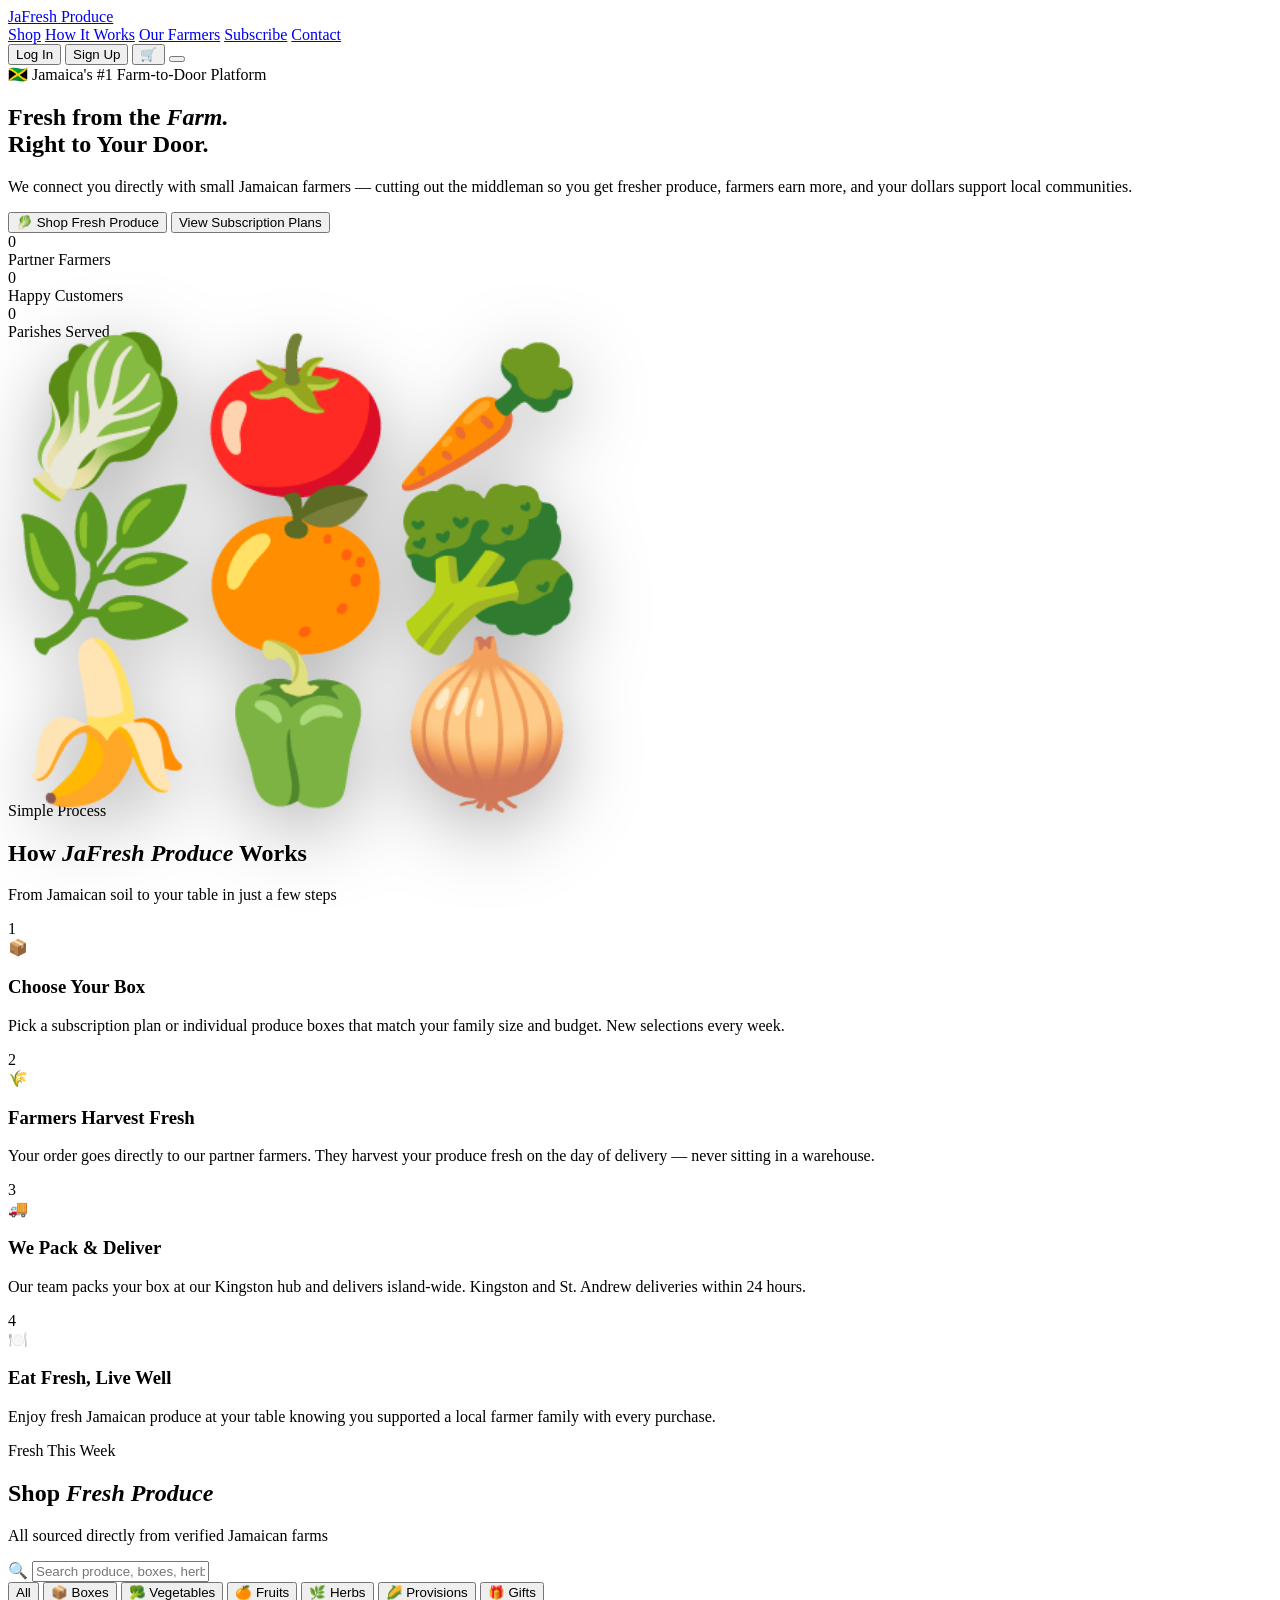
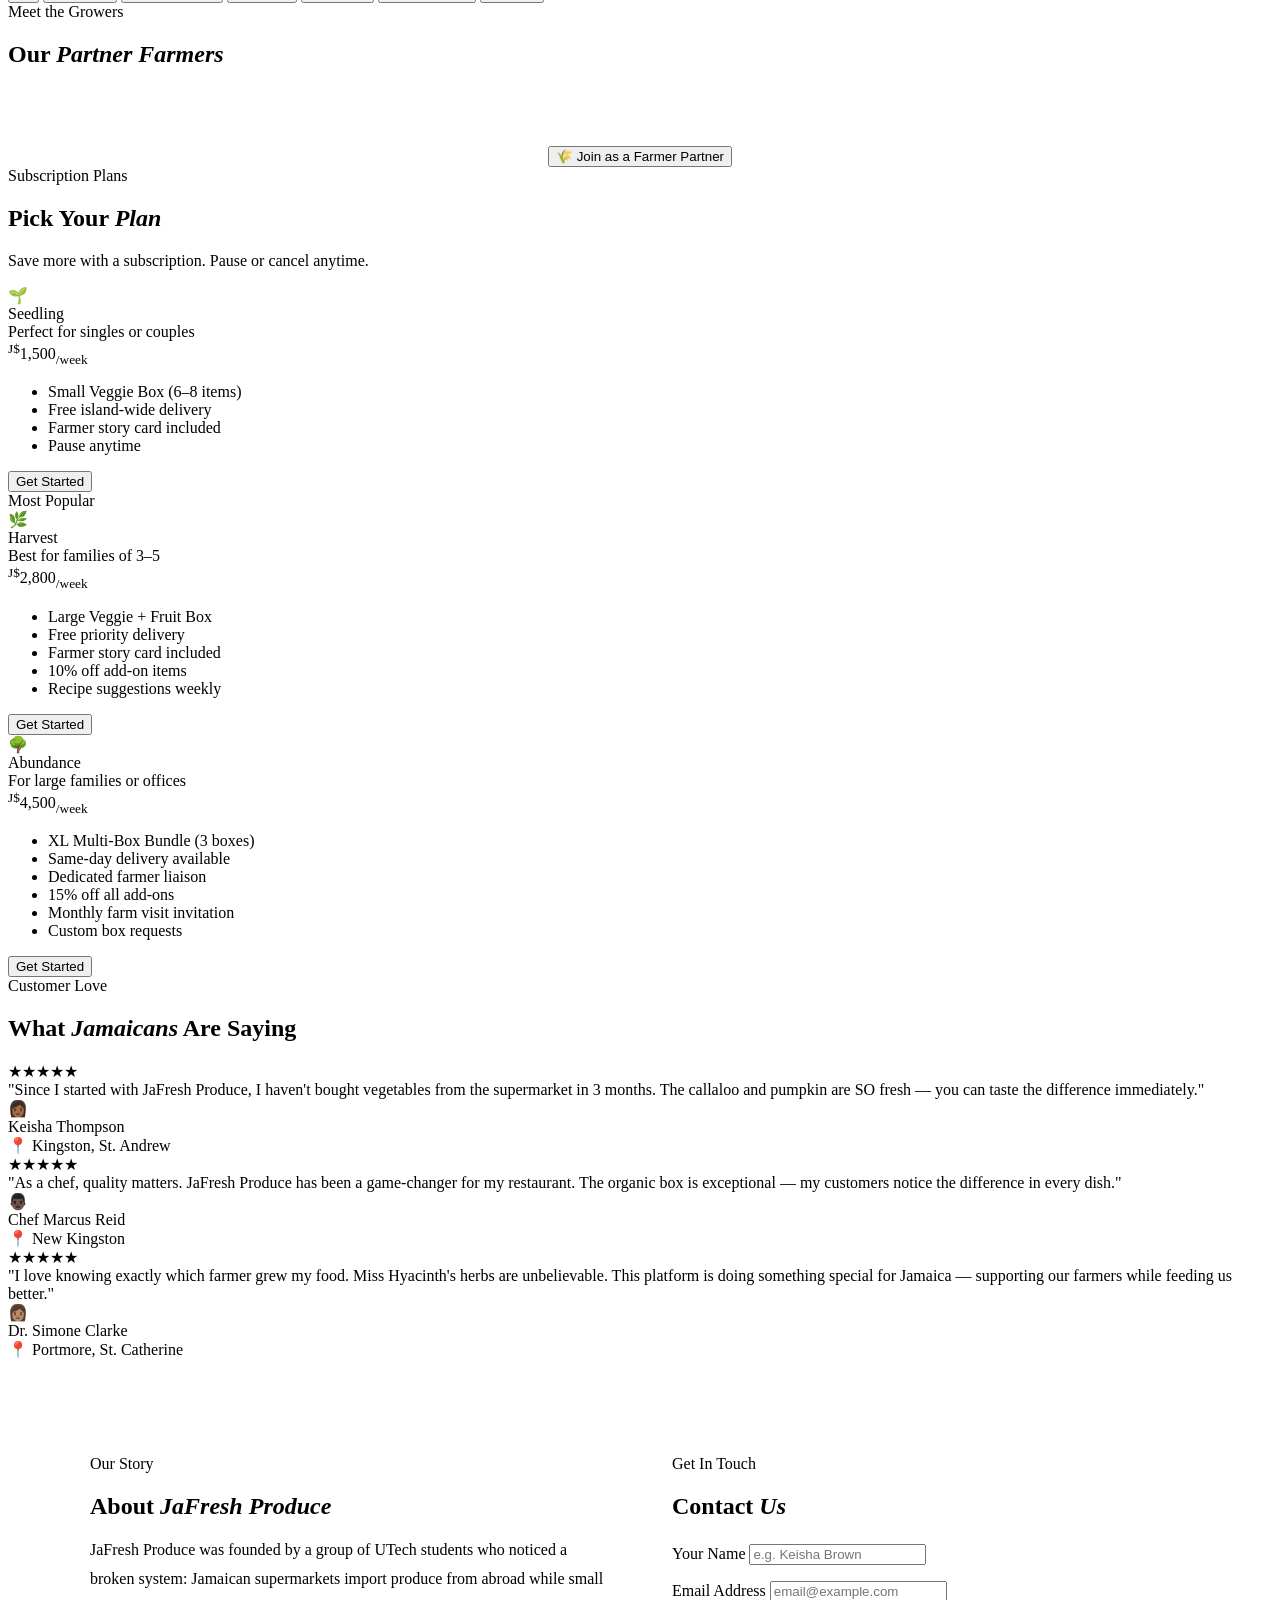
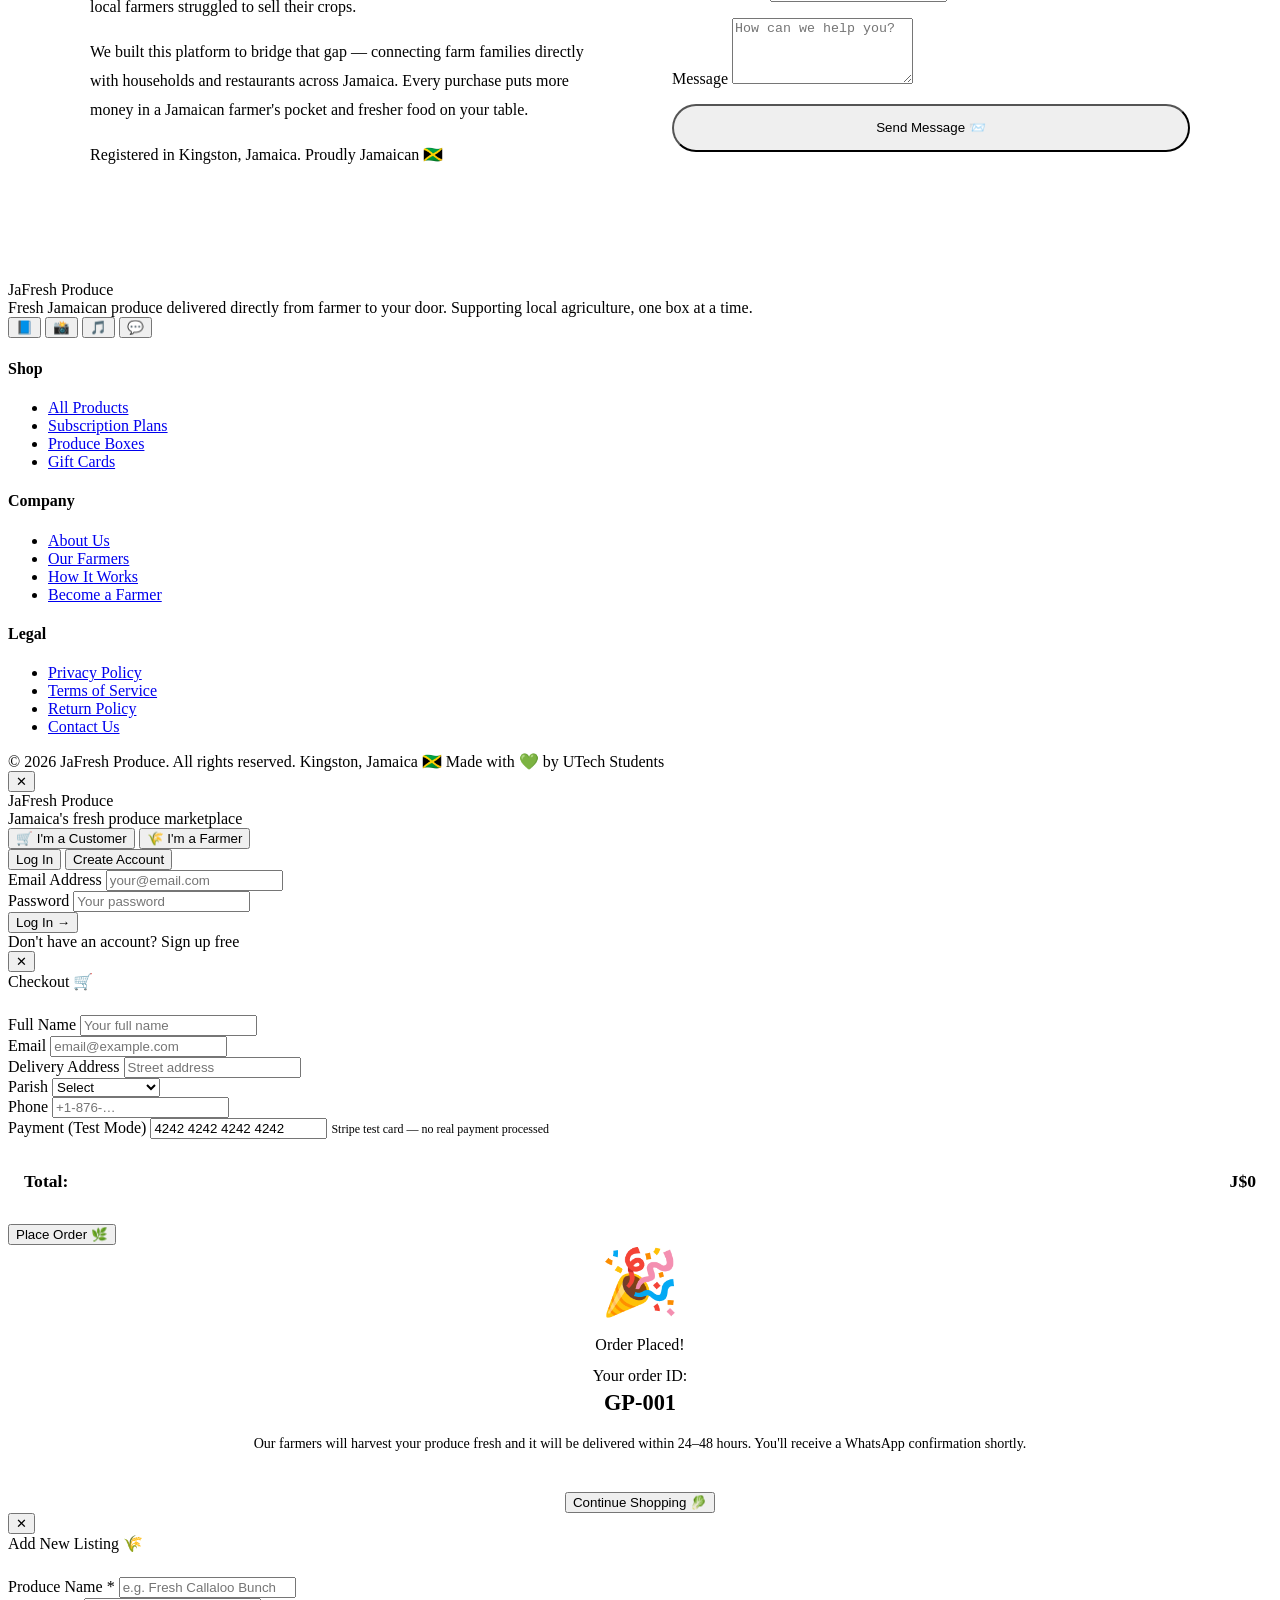
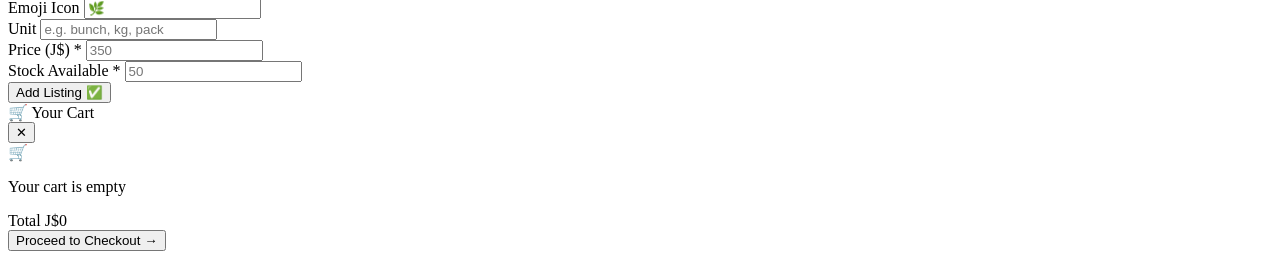
==== index.html @ 32be2655 "Add files via upload" ====
<!DOCTYPE html>
<html lang="en">
<head>
  <meta charset="UTF-8" />
  <meta name="viewport" content="width=device-width, initial-scale=1.0" />
  <title>JaFresh Produce — Fresh from the Farm. Right to Your Door.</title>
  <meta name="description" content="JaFresh Produce connects you directly to Jamaican farmers. Subscribe to fresh weekly produce boxes delivered to your door. Supporting local agriculture, one box at a time." />
  <meta name="keywords" content="Jamaica fresh produce, farm to door Jamaica, organic vegetables Jamaica, Jamaican farmers market, weekly produce box" />
  <!-- Open Graph -->
  <meta property="og:title" content="JaFresh Produce" />
  <meta property="og:description" content="Fresh from the Farm. Right to Your Door." />
  <meta property="og:type" content="website" />
  <!-- Favicon -->
  <link rel="icon" href="data:image/svg+xml,<svg xmlns=%22http://www.w3.org/2000/svg%22 viewBox=%220 0 100 100%22><text y=%22.9em%22 font-size=%2290%22>🌿</text></svg>" />
  <link rel="stylesheet" href="css/styles.css" />
  <!-- Google Analytics placeholder -->
  <script>window.dataLayer = window.dataLayer || [];</script>
</head>
<body>

<!-- ══ MAIN SITE ══════════════════════════════════ -->
<div id="main-site" class="main-site">

  <!-- NAVBAR -->
  <nav class="navbar">
    <a href="#" class="navbar-logo" onclick="App.hideDashboard()">JaFresh <span>Produce</span></a>
    <div class="navbar-links">
      <a href="#products">Shop</a>
      <a href="#how-it-works">How It Works</a>
      <a href="#farmers">Our Farmers</a>
      <a href="#subscriptions">Subscribe</a>
      <a href="#contact">Contact</a>
    </div>
    <div class="navbar-actions">
      <button class="btn-nav-outline" id="btn-login">Log In</button>
      <button class="btn-nav-solid" id="btn-register">Sign Up</button>
      <button class="btn-nav-outline" id="btn-dashboard" style="display:none">Dashboard</button>
      <button class="cart-icon" id="cart-btn" aria-label="Shopping Cart">
        🛒 <span class="cart-count" id="cart-count" style="display:none">0</span>
      </button>
      <button class="hamburger" id="hamburger" onclick="document.querySelector('.navbar-links').style.display = document.querySelector('.navbar-links').style.display === 'flex' ? 'none' : 'flex'">
        <span></span><span></span><span></span>
      </button>
    </div>
  </nav>

  <!-- HERO -->
  <section class="hero">
    <div class="hero-content">
      <div class="hero-badge">🇯🇲 Jamaica's #1 Farm-to-Door Platform</div>
      <h1>Fresh from the <em>Farm.</em><br>Right to Your Door.</h1>
      <p>We connect you directly with small Jamaican farmers — cutting out the middleman so you get fresher produce, farmers earn more, and your dollars support local communities.</p>
      <div class="hero-btns">
        <button class="btn-primary" onclick="document.getElementById('products').scrollIntoView({behavior:'smooth'})">
          🥬 Shop Fresh Produce
        </button>
        <button class="btn-secondary" onclick="document.getElementById('subscriptions').scrollIntoView({behavior:'smooth'})">
          View Subscription Plans
        </button>
      </div>
      <div class="hero-stats">
        <div class="stat-item">
          <div class="stat-num" id="stat-farmers">0</div>
          <div class="stat-label">Partner Farmers</div>
        </div>
        <div class="stat-item">
          <div class="stat-num" id="stat-customers">0</div>
          <div class="stat-label">Happy Customers</div>
        </div>
        <div class="stat-item">
          <div class="stat-num" id="stat-parishes">0</div>
          <div class="stat-label">Parishes Served</div>
        </div>
      </div>
    </div>
    <!-- decorative produce illustration -->
    <div class="hero-image" aria-hidden="true" style="font-size:clamp(6rem,12vw,10rem);filter:drop-shadow(0 20px 40px rgba(0,0,0,0.3));line-height:1">
      🥬🍅🥕<br>🌿🍊🥦<br>🍌🫑🧅
    </div>
  </section>

  <!-- HOW IT WORKS -->
  <section class="how-it-works" id="how-it-works">
    <div class="section-header">
      <div class="section-label">Simple Process</div>
      <h2 class="section-title">How <em>JaFresh Produce</em> Works</h2>
      <p class="section-sub">From Jamaican soil to your table in just a few steps</p>
    </div>
    <div class="steps-grid">
      <div class="step-card">
        <div class="step-num">1</div>
        <div class="step-icon">📦</div>
        <h3>Choose Your Box</h3>
        <p>Pick a subscription plan or individual produce boxes that match your family size and budget. New selections every week.</p>
      </div>
      <div class="step-card">
        <div class="step-num">2</div>
        <div class="step-icon">🌾</div>
        <h3>Farmers Harvest Fresh</h3>
        <p>Your order goes directly to our partner farmers. They harvest your produce fresh on the day of delivery — never sitting in a warehouse.</p>
      </div>
      <div class="step-card">
        <div class="step-num">3</div>
        <div class="step-icon">🚚</div>
        <h3>We Pack & Deliver</h3>
        <p>Our team packs your box at our Kingston hub and delivers island-wide. Kingston and St. Andrew deliveries within 24 hours.</p>
      </div>
      <div class="step-card">
        <div class="step-num">4</div>
        <div class="step-icon">🍽️</div>
        <h3>Eat Fresh, Live Well</h3>
        <p>Enjoy fresh Jamaican produce at your table knowing you supported a local farmer family with every purchase.</p>
      </div>
    </div>
  </section>

  <!-- SEARCH & PRODUCTS -->
  <section class="products-section" id="products">
    <div class="section-header">
      <div class="section-label">Fresh This Week</div>
      <h2 class="section-title">Shop <em>Fresh Produce</em></h2>
      <p class="section-sub">All sourced directly from verified Jamaican farms</p>
    </div>
    <div class="search-bar-wrap">
      <span class="search-icon">🔍</span>
      <input type="text" class="search-bar" id="search-input" placeholder="Search produce, boxes, herbs…" />
    </div>
    <div class="filter-tabs">
      <button class="filter-tab active" onclick="App.filterProducts('all', this)">All</button>
      <button class="filter-tab" onclick="App.filterProducts('boxes', this)">📦 Boxes</button>
      <button class="filter-tab" onclick="App.filterProducts('vegetables', this)">🥦 Vegetables</button>
      <button class="filter-tab" onclick="App.filterProducts('fruits', this)">🍊 Fruits</button>
      <button class="filter-tab" onclick="App.filterProducts('herbs', this)">🌿 Herbs</button>
      <button class="filter-tab" onclick="App.filterProducts('provisions', this)">🌽 Provisions</button>
      <button class="filter-tab" onclick="App.filterProducts('gifts', this)">🎁 Gifts</button>
    </div>
    <div class="products-grid" id="products-grid"></div>
  </section>

  <!-- OUR FARMERS -->
  <section class="farmers-section" id="farmers">
    <div class="section-header">
      <div class="section-label" style="color:var(--gold-light)">Meet the Growers</div>
      <h2 class="section-title">Our <em>Partner Farmers</em></h2>
      <p class="section-sub" style="color:rgba(255,255,255,0.6)">Real Jamaican farmers growing real food with love and care</p>
    </div>
    <div class="farmers-grid" id="farmers-grid"></div>
    <div style="text-align:center;margin-top:2.5rem">
      <button class="btn-secondary" onclick="App.openModal('register');App.switchRole('farmer')">
        🌾 Join as a Farmer Partner
      </button>
    </div>
  </section>

  <!-- SUBSCRIPTION PLANS -->
  <section class="subscription-section" id="subscriptions">
    <div class="section-header">
      <div class="section-label">Subscription Plans</div>
      <h2 class="section-title">Pick Your <em>Plan</em></h2>
      <p class="section-sub">Save more with a subscription. Pause or cancel anytime.</p>
    </div>
    <div class="plans-grid">
      <div class="plan-card">
        <div class="plan-icon">🌱</div>
        <div class="plan-name">Seedling</div>
        <div class="plan-desc">Perfect for singles or couples</div>
        <div class="plan-price"><sup>J$</sup>1,500<sub>/week</sub></div>
        <ul class="plan-features">
          <li>Small Veggie Box (6–8 items)</li>
          <li>Free island-wide delivery</li>
          <li>Farmer story card included</li>
          <li>Pause anytime</li>
        </ul>
        <button class="btn-plan" onclick="App.subscribePlan('Seedling Plan')">Get Started</button>
      </div>
      <div class="plan-card popular">
        <div class="plan-badge">Most Popular</div>
        <div class="plan-icon">🌿</div>
        <div class="plan-name">Harvest</div>
        <div class="plan-desc">Best for families of 3–5</div>
        <div class="plan-price"><sup>J$</sup>2,800<sub>/week</sub></div>
        <ul class="plan-features">
          <li>Large Veggie + Fruit Box</li>
          <li>Free priority delivery</li>
          <li>Farmer story card included</li>
          <li>10% off add-on items</li>
          <li>Recipe suggestions weekly</li>
        </ul>
        <button class="btn-plan" onclick="App.subscribePlan('Harvest Plan')">Get Started</button>
      </div>
      <div class="plan-card">
        <div class="plan-icon">🌳</div>
        <div class="plan-name">Abundance</div>
        <div class="plan-desc">For large families or offices</div>
        <div class="plan-price"><sup>J$</sup>4,500<sub>/week</sub></div>
        <ul class="plan-features">
          <li>XL Multi-Box Bundle (3 boxes)</li>
          <li>Same-day delivery available</li>
          <li>Dedicated farmer liaison</li>
          <li>15% off all add-ons</li>
          <li>Monthly farm visit invitation</li>
          <li>Custom box requests</li>
        </ul>
        <button class="btn-plan" onclick="App.subscribePlan('Abundance Plan')">Get Started</button>
      </div>
    </div>
  </section>

  <!-- TESTIMONIALS -->
  <section class="testimonials-section" id="testimonials">
    <div class="section-header">
      <div class="section-label">Customer Love</div>
      <h2 class="section-title">What <em>Jamaicans</em> Are Saying</h2>
    </div>
    <div class="testimonials-grid">
      <div class="testimonial-card">
        <div class="testimonial-stars">★★★★★</div>
        <div class="testimonial-text">"Since I started with JaFresh Produce, I haven't bought vegetables from the supermarket in 3 months. The callaloo and pumpkin are SO fresh — you can taste the difference immediately."</div>
        <div class="testimonial-author">
          <div class="author-avatar">👩🏾</div>
          <div>
            <div class="author-name">Keisha Thompson</div>
            <div class="author-loc">📍 Kingston, St. Andrew</div>
          </div>
        </div>
      </div>
      <div class="testimonial-card">
        <div class="testimonial-stars">★★★★★</div>
        <div class="testimonial-text">"As a chef, quality matters. JaFresh Produce has been a game-changer for my restaurant. The organic box is exceptional — my customers notice the difference in every dish."</div>
        <div class="testimonial-author">
          <div class="author-avatar">👨🏿</div>
          <div>
            <div class="author-name">Chef Marcus Reid</div>
            <div class="author-loc">📍 New Kingston</div>
          </div>
        </div>
      </div>
      <div class="testimonial-card">
        <div class="testimonial-stars">★★★★★</div>
        <div class="testimonial-text">"I love knowing exactly which farmer grew my food. Miss Hyacinth's herbs are unbelievable. This platform is doing something special for Jamaica — supporting our farmers while feeding us better."</div>
        <div class="testimonial-author">
          <div class="author-avatar">👩🏽</div>
          <div>
            <div class="author-name">Dr. Simone Clarke</div>
            <div class="author-loc">📍 Portmore, St. Catherine</div>
          </div>
        </div>
      </div>
    </div>
  </section>

  <!-- ABOUT / CONTACT -->
  <section id="contact" style="padding:6rem 5%;background:white;">
    <div style="display:grid;grid-template-columns:1fr 1fr;gap:4rem;max-width:1100px;margin:0 auto;align-items:start">
      <div>
        <div class="section-label">Our Story</div>
        <h2 class="section-title" style="margin-bottom:1rem">About <em>JaFresh Produce</em></h2>
        <p style="color:var(--text-mid);line-height:1.8;margin-bottom:1rem">JaFresh Produce was founded by a group of UTech students who noticed a broken system: Jamaican supermarkets import produce from abroad while small local farmers struggled to sell their crops.</p>
        <p style="color:var(--text-mid);line-height:1.8;margin-bottom:1rem">We built this platform to bridge that gap — connecting farm families directly with households and restaurants across Jamaica. Every purchase puts more money in a Jamaican farmer's pocket and fresher food on your table.</p>
        <p style="color:var(--text-mid);line-height:1.8">Registered in Kingston, Jamaica. Proudly Jamaican 🇯🇲</p>
      </div>
      <div>
        <div class="section-label">Get In Touch</div>
        <h2 class="section-title" style="margin-bottom:1.5rem">Contact <em>Us</em></h2>
        <form onsubmit="event.preventDefault();App.showToast('✅ Message sent! We\'ll reply within 24 hours.');" style="display:flex;flex-direction:column;gap:1rem">
          <div class="form-group">
            <label class="form-label">Your Name</label>
            <input type="text" class="form-input" placeholder="e.g. Keisha Brown" required />
          </div>
          <div class="form-group">
            <label class="form-label">Email Address</label>
            <input type="email" class="form-input" placeholder="email@example.com" required />
          </div>
          <div class="form-group">
            <label class="form-label">Message</label>
            <textarea class="form-input" rows="4" placeholder="How can we help you?" required style="resize:vertical"></textarea>
          </div>
          <button type="submit" class="btn-submit" style="width:auto;padding:0.9rem 2rem;border-radius:50px">Send Message 📨</button>
        </form>
      </div>
    </div>
  </section>

  <!-- FOOTER -->
  <footer>
    <div class="footer-grid">
      <div>
        <div class="footer-logo">JaFresh <span>Produce</span></div>
        <div class="footer-desc">Fresh Jamaican produce delivered directly from farmer to your door. Supporting local agriculture, one box at a time.</div>
        <div class="footer-social">
          <button class="social-btn" onclick="App.showToast('Follow us @JaFreshJA')">📘</button>
          <button class="social-btn" onclick="App.showToast('Follow us @JaFreshJA')">📸</button>
          <button class="social-btn" onclick="App.showToast('Follow us @JaFreshJA')">🎵</button>
          <button class="social-btn" onclick="App.showToast('WhatsApp: +1-876-555-0000')">💬</button>
        </div>
      </div>
      <div class="footer-col">
        <h4>Shop</h4>
        <ul>
          <li><a href="#products">All Products</a></li>
          <li><a href="#subscriptions">Subscription Plans</a></li>
          <li><a href="#" onclick="App.filterProducts('boxes',document.querySelector('.filter-tab'));return false">Produce Boxes</a></li>
          <li><a href="#" onclick="App.showToast('Gift cards coming soon!')">Gift Cards</a></li>
        </ul>
      </div>
      <div class="footer-col">
        <h4>Company</h4>
        <ul>
          <li><a href="#contact">About Us</a></li>
          <li><a href="#farmers">Our Farmers</a></li>
          <li><a href="#how-it-works">How It Works</a></li>
          <li><a href="#" onclick="App.openModal('register');App.switchRole('farmer');return false">Become a Farmer</a></li>
        </ul>
      </div>
      <div class="footer-col">
        <h4>Legal</h4>
        <ul>
          <li><a href="pages/privacy.html">Privacy Policy</a></li>
          <li><a href="pages/terms.html">Terms of Service</a></li>
          <li><a href="pages/returns.html">Return Policy</a></li>
          <li><a href="#contact">Contact Us</a></li>
        </ul>
      </div>
    </div>
    <div class="footer-bottom">
      <span>© 2026 JaFresh Produce. All rights reserved. Kingston, Jamaica 🇯🇲</span>
      <span>Made with 💚 by UTech Students</span>
    </div>
  </footer>

</div><!-- end main-site -->

<!-- ══ CUSTOMER DASHBOARD ══════════════════════════ -->
<div id="dashboard-customer" style="display:none">
  <div class="dashboard-header">
    <div>
      <h1>🛒 My Dashboard</h1>
      <p id="cust-email">customer@email.com</p>
    </div>
    <div style="display:flex;gap:1rem;align-items:center">
      <span style="color:white;font-weight:600" id="cust-name">Customer Name</span>
      <button class="btn-logout" onclick="App.handleLogout()">Log Out</button>
      <button class="btn-logout" onclick="App.hideDashboard()" style="background:rgba(201,168,76,0.2);border-color:var(--gold);color:var(--gold)">← Back to Shop</button>
    </div>
  </div>
  <div class="dashboard-body">
    <div class="dashboard-grid">
      <div class="dash-card">
        <div class="dash-card-icon">📦</div>
        <div class="dash-card-label">Total Orders</div>
        <div class="dash-card-value" id="cust-orders-count">0</div>
      </div>
      <div class="dash-card">
        <div class="dash-card-icon">💰</div>
        <div class="dash-card-label">Total Spent</div>
        <div class="dash-card-value" id="cust-total-spent">J$0</div>
      </div>
      <div class="dash-card">
        <div class="dash-card-icon">🌿</div>
        <div class="dash-card-label">Active Subscription</div>
        <div class="dash-card-value" style="font-size:1.1rem">Harvest Plan</div>
      </div>
      <div class="dash-card">
        <div class="dash-card-icon">🚚</div>
        <div class="dash-card-label">Next Delivery</div>
        <div class="dash-card-value" style="font-size:1.1rem">This Friday</div>
      </div>
    </div>
    <div class="dash-section-title">Order History</div>
    <table class="dash-table">
      <thead>
        <tr>
          <th>Order ID</th><th>Date</th><th>Items</th><th>Total</th><th>Status</th>
        </tr>
      </thead>
      <tbody id="orders-tbody"></tbody>
    </table>
    <div style="margin-top:2rem">
      <div class="dash-section-title">My Profile</div>
      <div class="dash-card" style="max-width:500px">
        <div class="form-group"><label class="form-label">Delivery Address</label><input class="form-input" placeholder="Enter your address" /></div>
        <div class="form-group"><label class="form-label">Parish</label>
          <select class="form-input">
            <option>Kingston</option><option>St. Andrew</option><option>St. Catherine</option>
            <option>St. James</option><option>Manchester</option><option>Clarendon</option>
            <option>St. Elizabeth</option><option>Westmoreland</option><option>Hanover</option>
            <option>St. Ann</option><option>St. Mary</option><option>Portland</option>
            <option>St. Thomas</option><option>Trelawny</option>
          </select>
        </div>
        <button class="btn-submit" style="width:auto;padding:0.7rem 1.5rem;border-radius:50px;margin-top:0.5rem" onclick="App.showToast('✅ Profile updated!')">Save Changes</button>
      </div>
    </div>
  </div>
</div>

<!-- ══ FARMER DASHBOARD ════════════════════════════ -->
<div id="dashboard-farmer" style="display:none">
  <div class="dashboard-header">
    <div>
      <h1>🌾 Farmer Dashboard</h1>
      <p id="farmer-parish">St. Elizabeth</p>
    </div>
    <div style="display:flex;gap:1rem;align-items:center">
      <span style="color:white;font-weight:600" id="farmer-name">Farmer Name</span>
      <button class="btn-logout" onclick="App.handleLogout()">Log Out</button>
      <button class="btn-logout" onclick="App.hideDashboard()" style="background:rgba(201,168,76,0.2);border-color:var(--gold);color:var(--gold)">← Back to Site</button>
    </div>
  </div>
  <div class="dashboard-body">
    <div class="dashboard-grid">
      <div class="dash-card">
        <div class="dash-card-icon">🌱</div>
        <div class="dash-card-label">Active Listings</div>
        <div class="dash-card-value" id="farmer-listings-count">0</div>
      </div>
      <div class="dash-card">
        <div class="dash-card-icon">💵</div>
        <div class="dash-card-label">This Month's Earnings</div>
        <div class="dash-card-value" id="farmer-earnings">J$0</div>
      </div>
      <div class="dash-card">
        <div class="dash-card-icon">📦</div>
        <div class="dash-card-label">Orders This Week</div>
        <div class="dash-card-value">12</div>
      </div>
      <div class="dash-card">
        <div class="dash-card-icon">⭐</div>
        <div class="dash-card-label">Rating</div>
        <div class="dash-card-value">4.9</div>
      </div>
    </div>
    <div style="display:flex;justify-content:space-between;align-items:center;margin-bottom:1rem">
      <div class="dash-section-title">My Produce Listings</div>
      <button class="btn-primary" style="padding:0.6rem 1.2rem;font-size:0.9rem" onclick="App.showAddListingModal()">+ Add New Listing</button>
    </div>
    <div id="farmer-listings"></div>

    <div style="margin-top:2.5rem">
      <div class="dash-section-title">Incoming Orders</div>
      <table class="dash-table">
        <thead><tr><th>Order ID</th><th>Customer</th><th>Items</th><th>Amount</th><th>Status</th></tr></thead>
        <tbody>
          <tr><td><strong>GP-2026-441</strong></td><td>Keisha T.</td><td>Herb Bundle x2</td><td>J$1,600</td><td><span class="status-badge status-processing">Processing</span></td></tr>
          <tr><td><strong>GP-2026-438</strong></td><td>Marcus R.</td><td>Weekly Veggie Box</td><td>J$1,500</td><td><span class="status-badge status-delivered">Delivered</span></td></tr>
          <tr><td><strong>GP-2026-435</strong></td><td>Simone C.</td><td>Callaloo Bundle</td><td>J$700</td><td><span class="status-badge status-delivered">Delivered</span></td></tr>
        </tbody>
      </table>
    </div>
  </div>
</div>

<!-- ══ MODALS ═══════════════════════════════════════ -->

<!-- AUTH MODAL -->
<div class="modal-overlay" id="auth-modal">
  <div class="modal">
    <button class="modal-close" onclick="App.closeModal('auth-modal')">✕</button>
    <div class="modal-logo">JaFresh <span>Produce</span></div>
    <div class="modal-subtitle">Jamaica's fresh produce marketplace</div>

    <!-- Role Selector -->
    <div class="role-tabs">
      <button class="role-tab active" data-role="customer">
        <span>🛒</span> I'm a Customer
      </button>
      <button class="role-tab" data-role="farmer">
        <span>🌾</span> I'm a Farmer
      </button>
    </div>

    <!-- Login / Register tabs -->
    <div class="auth-tabs">
      <button class="auth-tab active" data-tab="login">Log In</button>
      <button class="auth-tab" data-tab="register">Create Account</button>
    </div>

    <!-- LOGIN FORM -->
    <form id="login-form">
      <div class="form-group">
        <label class="form-label">Email Address</label>
        <input type="email" class="form-input" id="login-email" placeholder="your@email.com" required />
      </div>
      <div class="form-group">
        <label class="form-label">Password</label>
        <input type="password" class="form-input" id="login-password" placeholder="Your password" required />
      </div>
      <button type="submit" class="btn-submit">Log In →</button>
      <div class="form-footer">
        Don't have an account? <a class="form-link" onclick="App.switchAuthTab('register')">Sign up free</a>
      </div>
    </form>

    <!-- REGISTER FORM -->
    <form id="register-form" style="display:none">
      <div class="form-row">
        <div class="form-group">
          <label class="form-label">First Name *</label>
          <input type="text" class="form-input" id="reg-firstname" placeholder="Keisha" required />
        </div>
        <div class="form-group">
          <label class="form-label">Last Name *</label>
          <input type="text" class="form-input" id="reg-lastname" placeholder="Brown" required />
        </div>
      </div>
      <div class="form-group">
        <label class="form-label">Email Address *</label>
        <input type="email" class="form-input" id="reg-email" placeholder="your@email.com" required />
      </div>
      <div class="form-group">
        <label class="form-label">Phone Number</label>
        <input type="tel" class="form-input" id="reg-phone" placeholder="+1-876-555-0000" />
      </div>
      <div class="form-group">
        <label class="form-label">Password *</label>
        <input type="password" class="form-input" id="reg-password" placeholder="Create a password" required />
      </div>
      <!-- Farmer-only fields -->
      <div id="farmer-extra-fields" style="display:none">
        <div class="form-group">
          <label class="form-label">Parish (where your farm is located)</label>
          <select class="form-input" id="reg-parish">
            <option value="">Select Parish</option>
            <option>Kingston</option><option>St. Andrew</option><option>St. Catherine</option>
            <option>St. James</option><option>Manchester</option><option>Clarendon</option>
            <option>St. Elizabeth</option><option>Westmoreland</option><option>Hanover</option>
            <option>St. Ann</option><option>St. Mary</option><option>Portland</option>
            <option>St. Thomas</option><option>Trelawny</option>
          </select>
        </div>
        <div class="form-group">
          <label class="form-label">Tell us about your farm</label>
          <textarea class="form-input" id="reg-bio" rows="2" placeholder="What do you grow? How long have you been farming?"></textarea>
        </div>
      </div>
      <button type="submit" class="btn-submit">Create Account 🌿</button>
      <div class="form-footer">
        Already have an account? <a class="form-link" onclick="App.switchAuthTab('login')">Log in</a>
      </div>
    </form>
  </div>
</div>

<!-- CHECKOUT MODAL -->
<div class="modal-overlay" id="checkout-modal">
  <div class="modal">
    <button class="modal-close" onclick="App.closeModal('checkout-modal')">✕</button>
    <div class="modal-logo" style="margin-bottom:1.5rem">Checkout 🛒</div>
    <div class="form-group">
      <label class="form-label">Full Name</label>
      <input type="text" class="form-input" id="checkout-name" placeholder="Your full name" />
    </div>
    <div class="form-group">
      <label class="form-label">Email</label>
      <input type="email" class="form-input" id="checkout-email" placeholder="email@example.com" />
    </div>
    <div class="form-group">
      <label class="form-label">Delivery Address</label>
      <input type="text" class="form-input" id="checkout-address" placeholder="Street address" />
    </div>
    <div class="form-row">
      <div class="form-group">
        <label class="form-label">Parish</label>
        <select class="form-input" id="checkout-parish">
          <option value="">Select</option>
          <option>Kingston</option><option>St. Andrew</option><option>St. Catherine</option>
          <option>St. James</option><option>Manchester</option><option>Clarendon</option>
          <option>St. Elizabeth</option><option>Westmoreland</option><option>Hanover</option>
          <option>St. Ann</option><option>St. Mary</option><option>Portland</option>
          <option>St. Thomas</option><option>Trelawny</option>
        </select>
      </div>
      <div class="form-group">
        <label class="form-label">Phone</label>
        <input type="tel" class="form-input" id="checkout-phone" placeholder="+1-876-…" />
      </div>
    </div>
    <div class="form-group">
      <label class="form-label">Payment (Test Mode)</label>
      <input class="form-input" value="4242 4242 4242 4242" readonly style="color:var(--text-light)" />
      <small style="color:var(--text-light);font-size:0.75rem">Stripe test card — no real payment processed</small>
    </div>
    <div style="display:flex;justify-content:space-between;font-weight:700;font-size:1.1rem;margin:1rem 0;padding:1rem;background:var(--green-pale);border-radius:var(--radius-sm)">
      <span>Total:</span><span id="checkout-total" style="color:var(--green-mid)">J$0</span>
    </div>
    <button class="btn-submit" id="btn-place-order">Place Order 🌿</button>
  </div>
</div>

<!-- ORDER SUCCESS MODAL -->
<div class="modal-overlay" id="order-success-modal">
  <div class="modal" style="text-align:center">
    <div style="font-size:4rem;margin-bottom:1rem">🎉</div>
    <div class="modal-logo">Order Placed!</div>
    <p style="color:var(--text-mid);margin:0.8rem 0 0.3rem">Your order ID:</p>
    <div style="font-size:1.4rem;font-weight:800;color:var(--green-mid);margin-bottom:1rem" id="order-id-display">GP-001</div>
    <p style="color:var(--text-mid);font-size:0.88rem;line-height:1.6">Our farmers will harvest your produce fresh and it will be delivered within 24–48 hours. You'll receive a WhatsApp confirmation shortly.</p>
    <button class="btn-submit" id="btn-order-done" style="margin-top:1.5rem">Continue Shopping 🥬</button>
  </div>
</div>

<!-- ADD LISTING MODAL (Farmer) -->
<div class="modal-overlay" id="add-listing-modal">
  <div class="modal">
    <button class="modal-close" onclick="App.closeModal('add-listing-modal')">✕</button>
    <div class="modal-logo" style="margin-bottom:1.5rem">Add New Listing 🌾</div>
    <form id="add-listing-form">
      <div class="form-group">
        <label class="form-label">Produce Name *</label>
        <input type="text" class="form-input" id="listing-name" placeholder="e.g. Fresh Callaloo Bunch" required />
      </div>
      <div class="form-row">
        <div class="form-group">
          <label class="form-label">Emoji Icon</label>
          <input type="text" class="form-input" id="listing-emoji" placeholder="🌿" maxlength="2" />
        </div>
        <div class="form-group">
          <label class="form-label">Unit</label>
          <input type="text" class="form-input" id="listing-unit" placeholder="e.g. bunch, kg, pack" required />
        </div>
      </div>
      <div class="form-row">
        <div class="form-group">
          <label class="form-label">Price (J$) *</label>
          <input type="number" class="form-input" id="listing-price" placeholder="350" required />
        </div>
        <div class="form-group">
          <label class="form-label">Stock Available *</label>
          <input type="number" class="form-input" id="listing-stock" placeholder="50" required />
        </div>
      </div>
      <button type="submit" class="btn-submit">Add Listing ✅</button>
    </form>
  </div>
</div>

<!-- CART SIDEBAR -->
<div class="cart-overlay" id="cart-overlay"></div>
<div class="cart-sidebar" id="cart-sidebar">
  <div class="cart-header">
    <div class="cart-title">🛒 Your Cart</div>
    <button class="cart-close" onclick="App.closeCart()">✕</button>
  </div>
  <div class="cart-items" id="cart-items">
    <div class="cart-empty">
      <div class="cart-empty-icon">🛒</div>
      <p>Your cart is empty</p>
    </div>
  </div>
  <div class="cart-footer">
    <div class="cart-total">
      <span>Total</span>
      <span id="cart-total-amount">J$0</span>
    </div>
    <button class="btn-checkout" id="btn-checkout">Proceed to Checkout →</button>
  </div>
</div>

<!-- TOAST -->
<div class="toast" id="toast"></div>

<!-- SCRIPTS -->
<script src="js/db.js"></script>
<script src="js/app.js"></script>
</body>
</html>
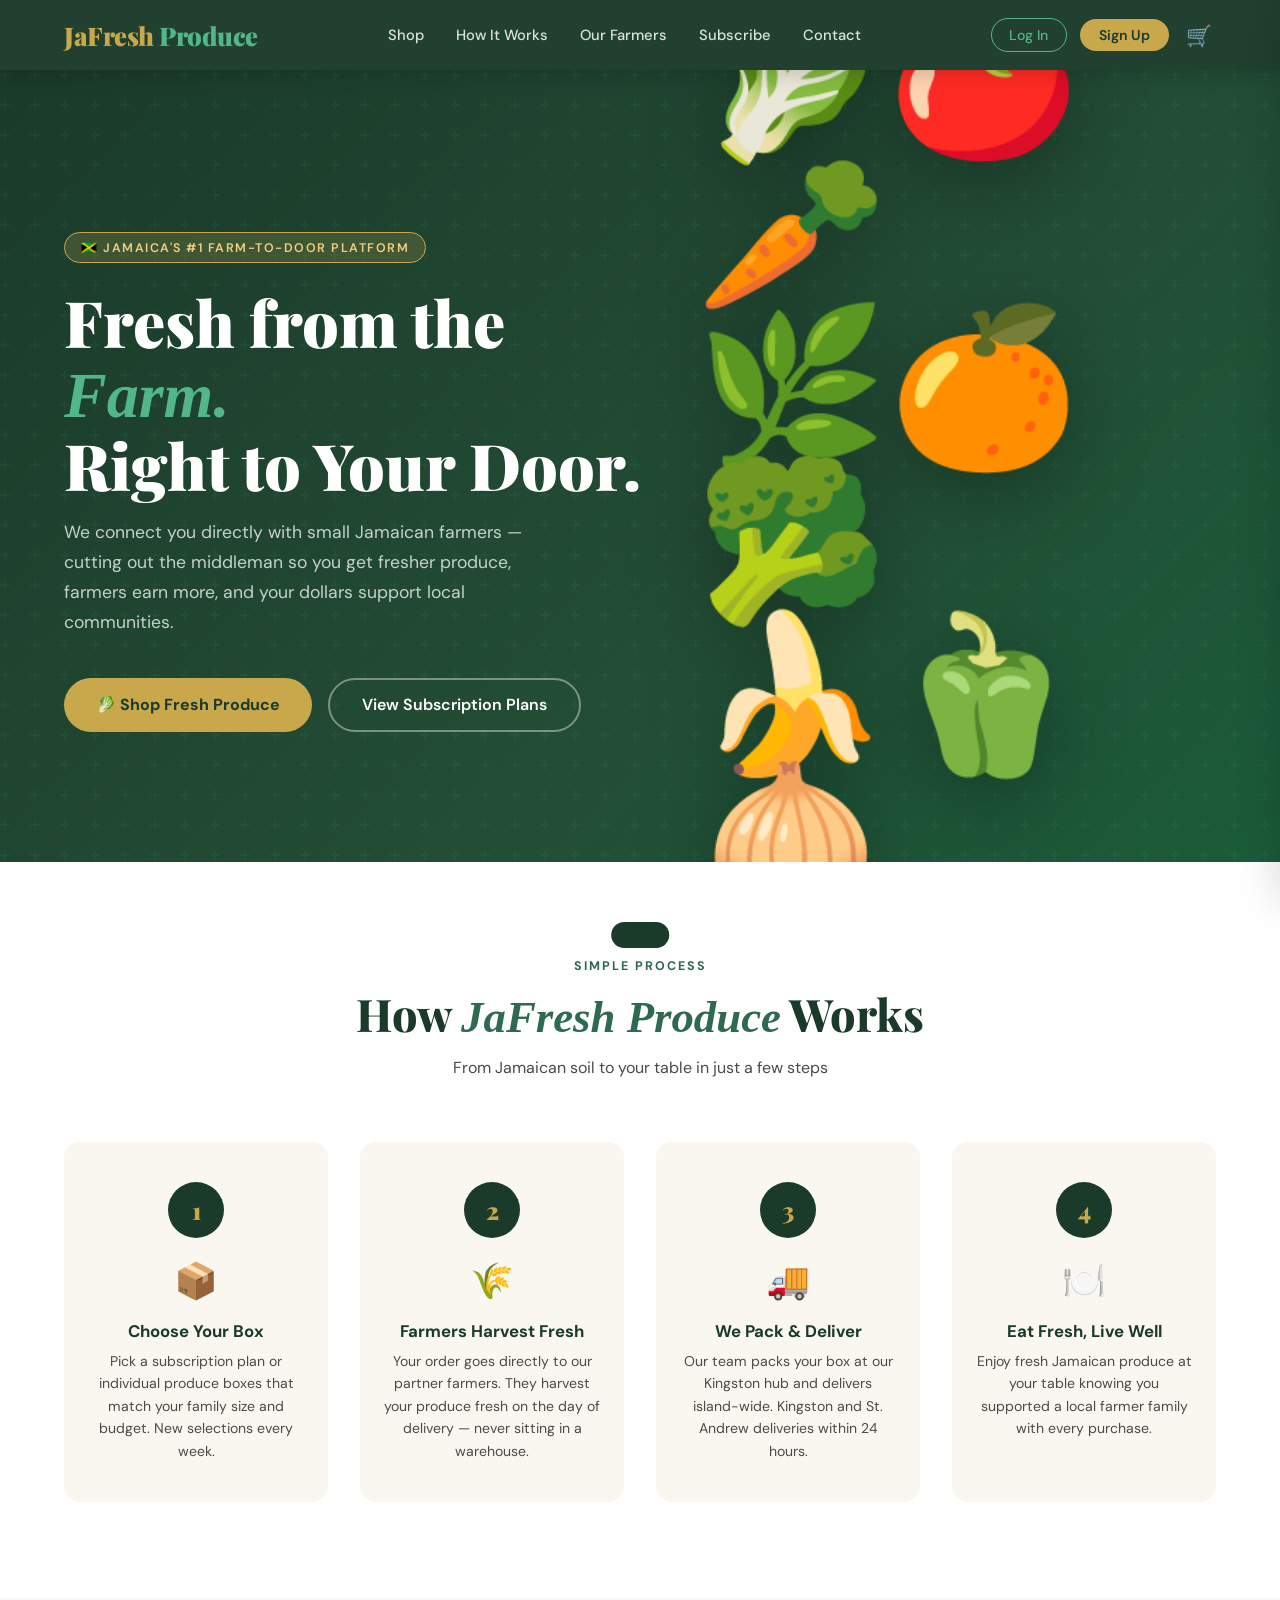
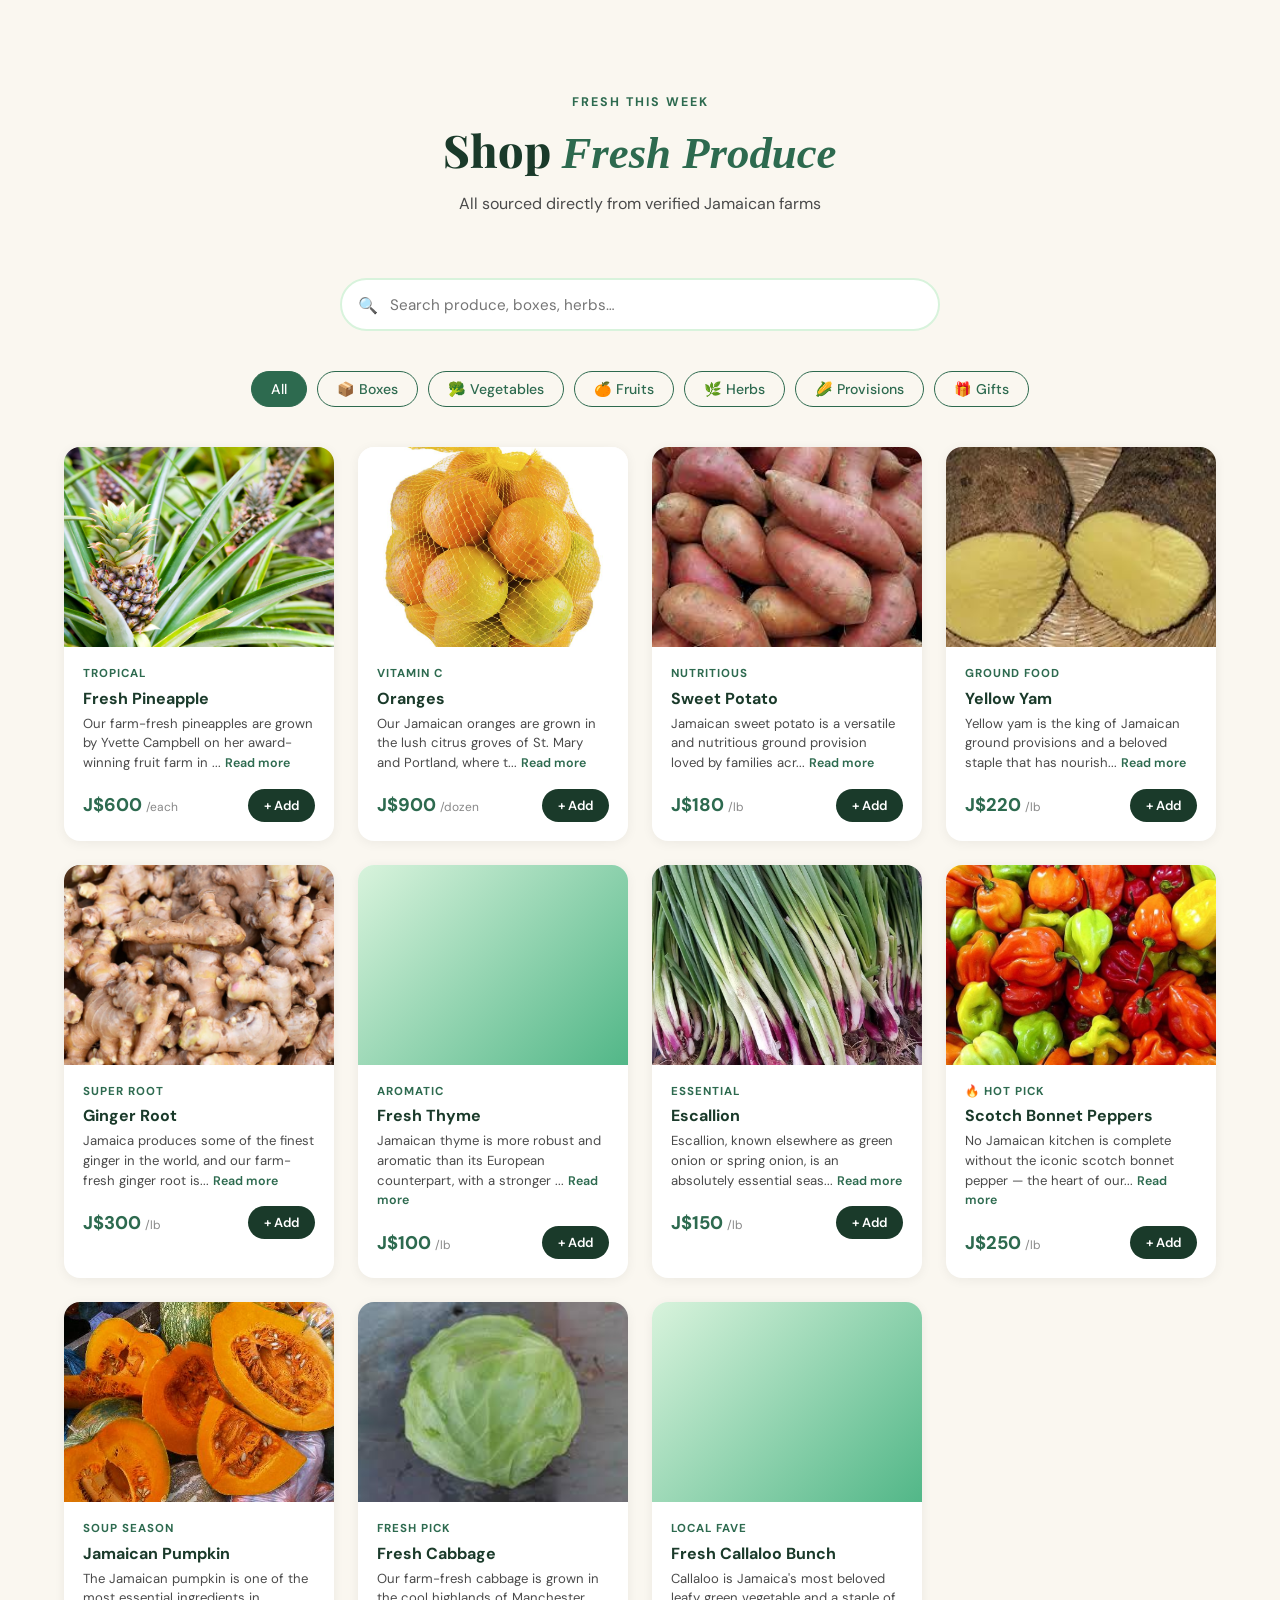
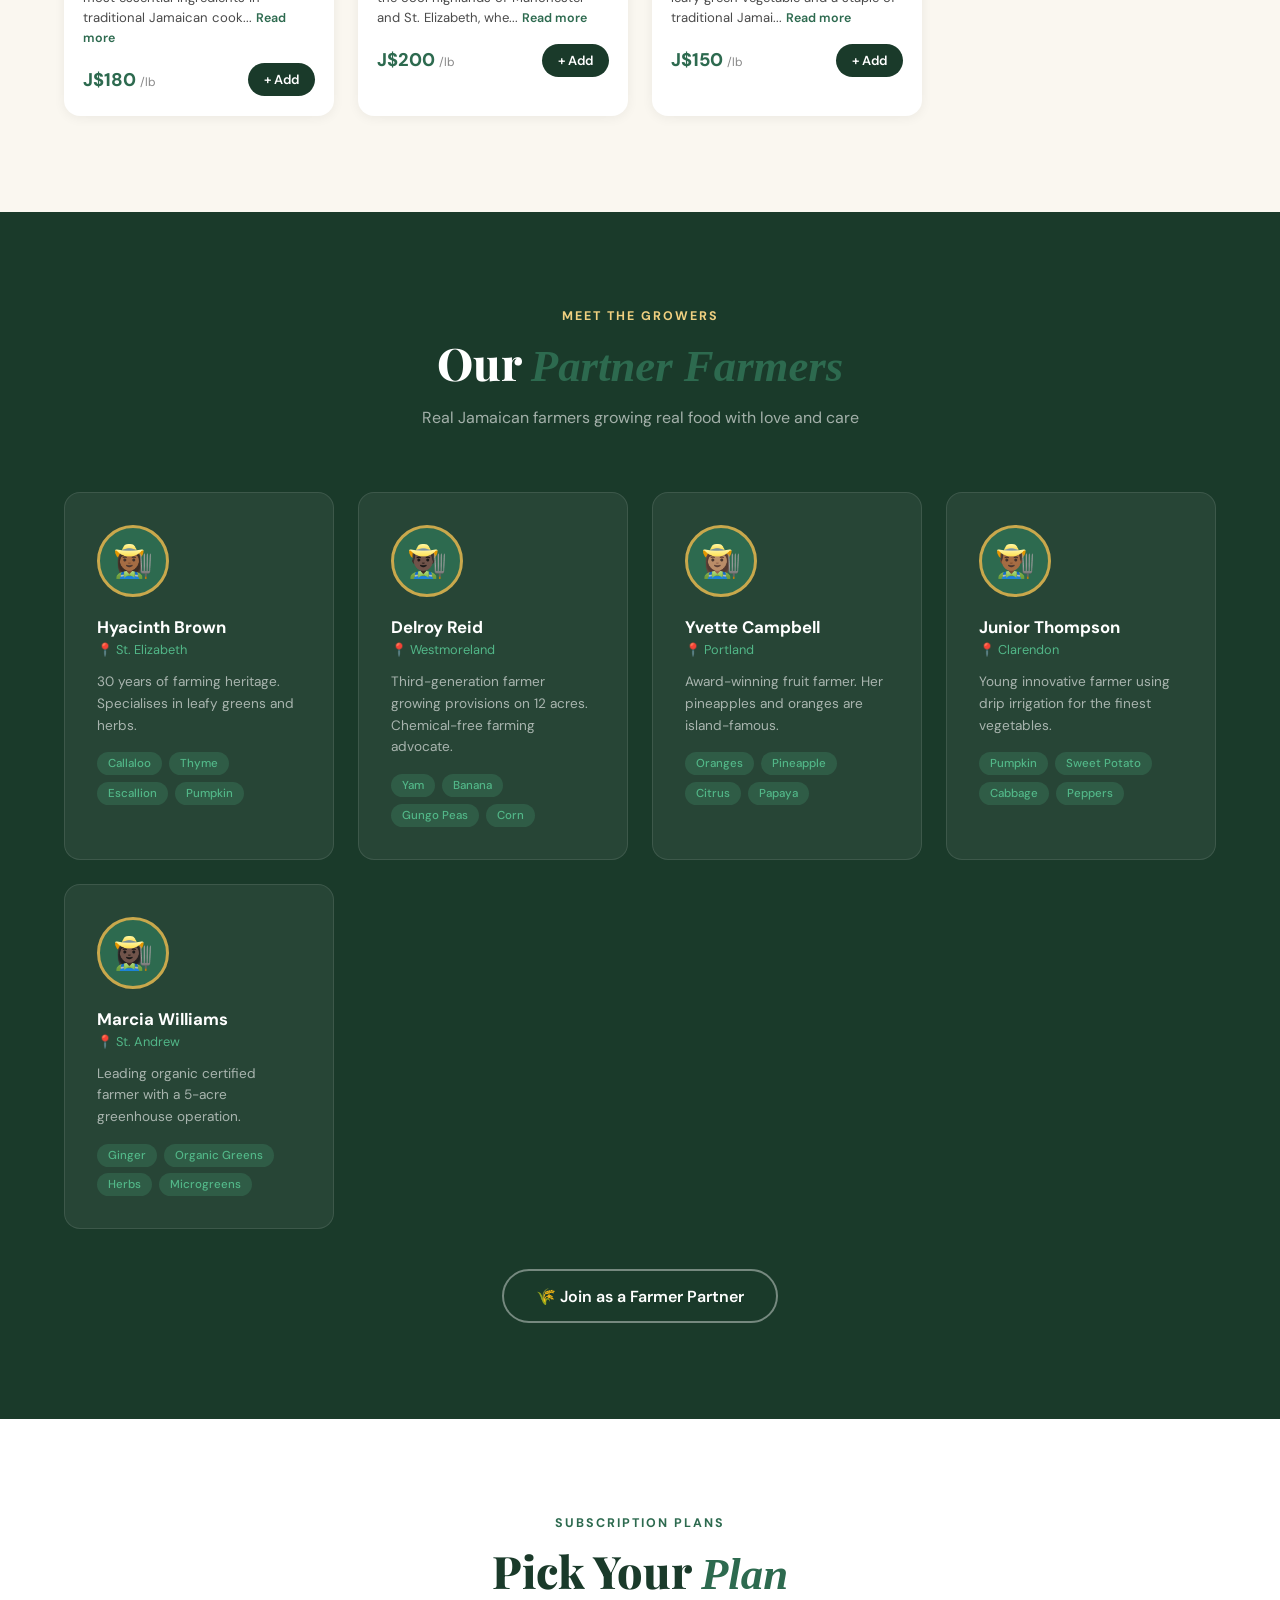
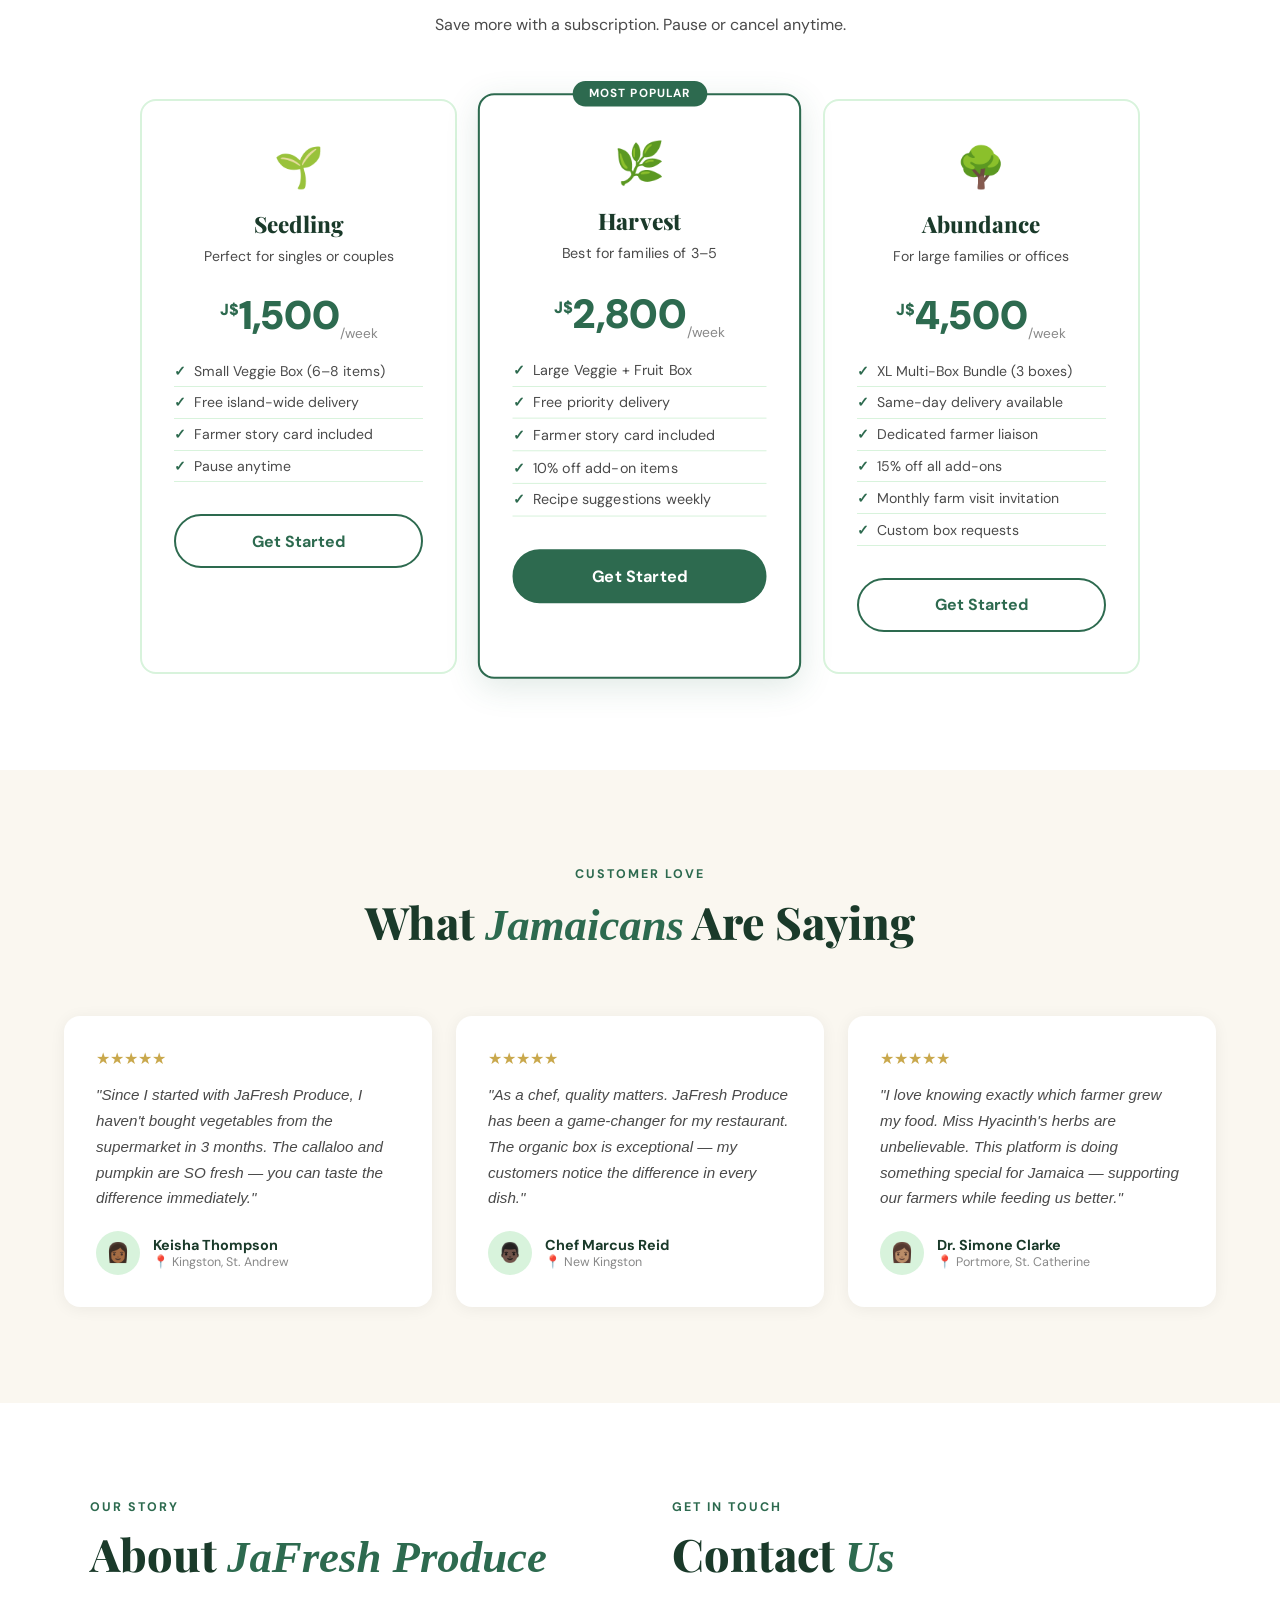
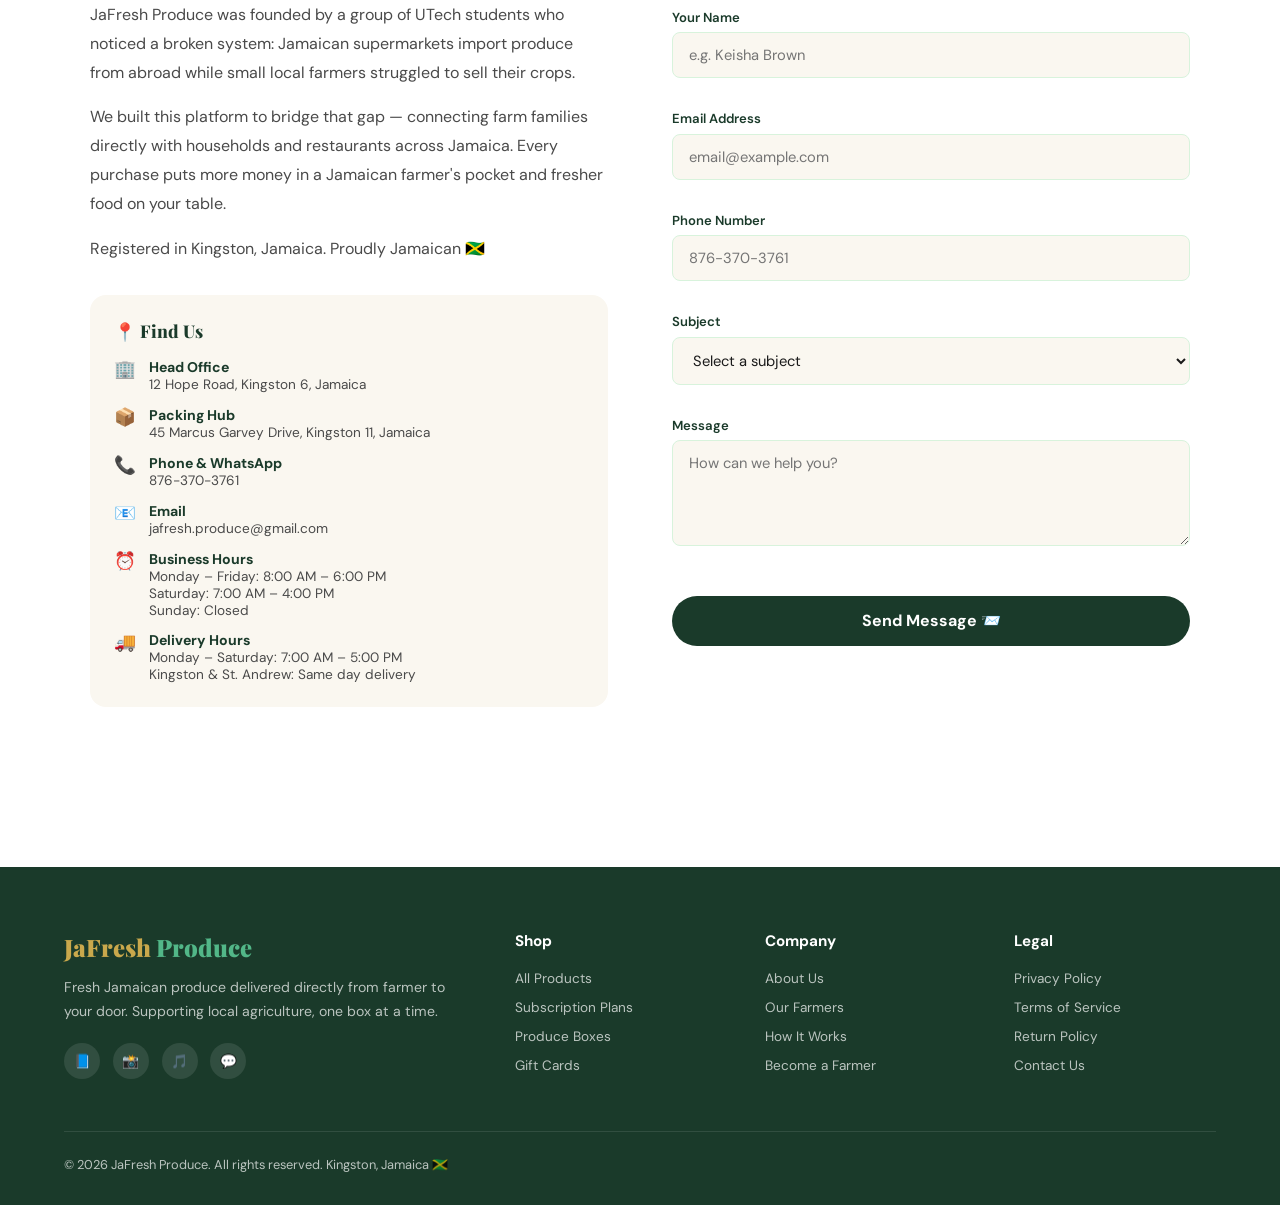
==== commit 80cc9bfb: "Final version" ====
--- a/index.html
+++ b/index.html
@@ -6,6 +6,10 @@
   <title>JaFresh Produce — Fresh from the Farm. Right to Your Door.</title>
   <meta name="description" content="JaFresh Produce connects you directly to Jamaican farmers. Subscribe to fresh weekly produce boxes delivered to your door. Supporting local agriculture, one box at a time." />
   <meta name="keywords" content="Jamaica fresh produce, farm to door Jamaica, organic vegetables Jamaica, Jamaican farmers market, weekly produce box" />
+  <meta name="author" content="JaFresh Produce" />
+  <meta name="robots" content="index, follow" />
+  <meta name="theme-color" content="#1a3a2a" />
+  <link rel="canonical" href="https://jafresh-produce.netlify.app/" />
   <!-- Open Graph -->
   <meta property="og:title" content="JaFresh Produce" />
   <meta property="og:description" content="Fresh from the Farm. Right to Your Door." />
@@ -32,9 +36,9 @@
       <a href="#contact">Contact</a>
     </div>
     <div class="navbar-actions">
-      <button class="btn-nav-outline" id="btn-login">Log In</button>
-      <button class="btn-nav-solid" id="btn-register">Sign Up</button>
-      <button class="btn-nav-outline" id="btn-dashboard" style="display:none">Dashboard</button>
+      <a href="login-customer.html" class="btn-nav-outline" id="btn-login">Log In</a>
+      <a href="login-customer.html" class="btn-nav-solid" id="btn-register">Sign Up</a>
+      <button class="btn-nav-outline" id="btn-dashboard" style="display:none" onclick="window.location.href = DB.getCurrentUser()?.role === 'farmer' ? 'dashboard-farmer.html' : 'dashboard-customer.html'">My Dashboard</button>
       <button class="cart-icon" id="cart-btn" aria-label="Shopping Cart">
         🛒 <span class="cart-count" id="cart-count" style="display:none">0</span>
       </button>
@@ -57,20 +61,6 @@
         <button class="btn-secondary" onclick="document.getElementById('subscriptions').scrollIntoView({behavior:'smooth'})">
           View Subscription Plans
         </button>
-      </div>
-      <div class="hero-stats">
-        <div class="stat-item">
-          <div class="stat-num" id="stat-farmers">0</div>
-          <div class="stat-label">Partner Farmers</div>
-        </div>
-        <div class="stat-item">
-          <div class="stat-num" id="stat-customers">0</div>
-          <div class="stat-label">Happy Customers</div>
-        </div>
-        <div class="stat-item">
-          <div class="stat-num" id="stat-parishes">0</div>
-          <div class="stat-label">Parishes Served</div>
-        </div>
       </div>
     </div>
     <!-- decorative produce illustration -->
@@ -251,33 +241,107 @@
 
   <!-- ABOUT / CONTACT -->
   <section id="contact" style="padding:6rem 5%;background:white;">
-    <div style="display:grid;grid-template-columns:1fr 1fr;gap:4rem;max-width:1100px;margin:0 auto;align-items:start">
-      <div>
-        <div class="section-label">Our Story</div>
-        <h2 class="section-title" style="margin-bottom:1rem">About <em>JaFresh Produce</em></h2>
-        <p style="color:var(--text-mid);line-height:1.8;margin-bottom:1rem">JaFresh Produce was founded by a group of UTech students who noticed a broken system: Jamaican supermarkets import produce from abroad while small local farmers struggled to sell their crops.</p>
-        <p style="color:var(--text-mid);line-height:1.8;margin-bottom:1rem">We built this platform to bridge that gap — connecting farm families directly with households and restaurants across Jamaica. Every purchase puts more money in a Jamaican farmer's pocket and fresher food on your table.</p>
-        <p style="color:var(--text-mid);line-height:1.8">Registered in Kingston, Jamaica. Proudly Jamaican 🇯🇲</p>
-      </div>
-      <div>
-        <div class="section-label">Get In Touch</div>
-        <h2 class="section-title" style="margin-bottom:1.5rem">Contact <em>Us</em></h2>
-        <form onsubmit="event.preventDefault();App.showToast('✅ Message sent! We\'ll reply within 24 hours.');" style="display:flex;flex-direction:column;gap:1rem">
-          <div class="form-group">
-            <label class="form-label">Your Name</label>
-            <input type="text" class="form-input" placeholder="e.g. Keisha Brown" required />
+    <div style="max-width:1100px;margin:0 auto">
+
+      <!-- About + Location row -->
+      <div style="display:grid;grid-template-columns:1fr 1fr;gap:4rem;margin-bottom:4rem;align-items:start">
+        <div>
+          <div class="section-label">Our Story</div>
+          <h2 class="section-title" style="margin-bottom:1rem">About <em>JaFresh Produce</em></h2>
+          <p style="color:var(--text-mid);line-height:1.8;margin-bottom:1rem">JaFresh Produce was founded by a group of UTech students who noticed a broken system: Jamaican supermarkets import produce from abroad while small local farmers struggled to sell their crops.</p>
+          <p style="color:var(--text-mid);line-height:1.8;margin-bottom:1rem">We built this platform to bridge that gap — connecting farm families directly with households and restaurants across Jamaica. Every purchase puts more money in a Jamaican farmer's pocket and fresher food on your table.</p>
+          <p style="color:var(--text-mid);line-height:1.8;margin-bottom:2rem">Registered in Kingston, Jamaica. Proudly Jamaican 🇯🇲</p>
+
+          <!-- Location & Hours -->
+          <div style="background:var(--cream);border-radius:var(--radius);padding:1.5rem">
+            <div style="font-family:'Playfair Display',serif;font-size:1.1rem;font-weight:800;color:var(--green-dark);margin-bottom:1rem">📍 Find Us</div>
+            <div style="display:flex;flex-direction:column;gap:0.8rem">
+              <div style="display:flex;gap:0.8rem;align-items:flex-start">
+                <span style="font-size:1.1rem;flex-shrink:0">🏢</span>
+                <div>
+                  <div style="font-weight:700;font-size:0.88rem;color:var(--green-dark)">Head Office</div>
+                  <div style="font-size:0.85rem;color:var(--text-mid)">12 Hope Road, Kingston 6, Jamaica</div>
+                </div>
+              </div>
+              <div style="display:flex;gap:0.8rem;align-items:flex-start">
+                <span style="font-size:1.1rem;flex-shrink:0">📦</span>
+                <div>
+                  <div style="font-weight:700;font-size:0.88rem;color:var(--green-dark)">Packing Hub</div>
+                  <div style="font-size:0.85rem;color:var(--text-mid)">45 Marcus Garvey Drive, Kingston 11, Jamaica</div>
+                </div>
+              </div>
+              <div style="display:flex;gap:0.8rem;align-items:flex-start">
+                <span style="font-size:1.1rem;flex-shrink:0">📞</span>
+                <div>
+                  <div style="font-weight:700;font-size:0.88rem;color:var(--green-dark)">Phone & WhatsApp</div>
+                  <div style="font-size:0.85rem;color:var(--text-mid)">876-370-3761</div>
+                </div>
+              </div>
+              <div style="display:flex;gap:0.8rem;align-items:flex-start">
+                <span style="font-size:1.1rem;flex-shrink:0">📧</span>
+                <div>
+                  <div style="font-weight:700;font-size:0.88rem;color:var(--green-dark)">Email</div>
+                  <div style="font-size:0.85rem;color:var(--text-mid)">jafresh.produce@gmail.com</div>
+                </div>
+              </div>
+              <div style="display:flex;gap:0.8rem;align-items:flex-start">
+                <span style="font-size:1.1rem;flex-shrink:0">⏰</span>
+                <div>
+                  <div style="font-weight:700;font-size:0.88rem;color:var(--green-dark)">Business Hours</div>
+                  <div style="font-size:0.85rem;color:var(--text-mid)">Monday – Friday: 8:00 AM – 6:00 PM</div>
+                  <div style="font-size:0.85rem;color:var(--text-mid)">Saturday: 7:00 AM – 4:00 PM</div>
+                  <div style="font-size:0.85rem;color:var(--text-mid)">Sunday: Closed</div>
+                </div>
+              </div>
+              <div style="display:flex;gap:0.8rem;align-items:flex-start">
+                <span style="font-size:1.1rem;flex-shrink:0">🚚</span>
+                <div>
+                  <div style="font-weight:700;font-size:0.88rem;color:var(--green-dark)">Delivery Hours</div>
+                  <div style="font-size:0.85rem;color:var(--text-mid)">Monday – Saturday: 7:00 AM – 5:00 PM</div>
+                  <div style="font-size:0.85rem;color:var(--text-mid)">Kingston & St. Andrew: Same day delivery</div>
+                </div>
+              </div>
+            </div>
           </div>
-          <div class="form-group">
-            <label class="form-label">Email Address</label>
-            <input type="email" class="form-input" placeholder="email@example.com" required />
-          </div>
-          <div class="form-group">
-            <label class="form-label">Message</label>
-            <textarea class="form-input" rows="4" placeholder="How can we help you?" required style="resize:vertical"></textarea>
-          </div>
-          <button type="submit" class="btn-submit" style="width:auto;padding:0.9rem 2rem;border-radius:50px">Send Message 📨</button>
-        </form>
-      </div>
+        </div>
+
+        <!-- Contact Form -->
+        <div>
+          <div class="section-label">Get In Touch</div>
+          <h2 class="section-title" style="margin-bottom:1.5rem">Contact <em>Us</em></h2>
+          <form onsubmit="event.preventDefault();App.showToast('✅ Message sent! We\'ll reply within 24 hours.');" style="display:flex;flex-direction:column;gap:1rem">
+            <div class="form-group">
+              <label class="form-label">Your Name</label>
+              <input type="text" class="form-input" placeholder="e.g. Keisha Brown" autocomplete="name" required />
+            </div>
+            <div class="form-group">
+              <label class="form-label">Email Address</label>
+              <input type="email" class="form-input" placeholder="email@example.com" autocomplete="email" required />
+            </div>
+            <div class="form-group">
+              <label class="form-label">Phone Number</label>
+              <input type="tel" class="form-input" placeholder="876-370-3761" autocomplete="tel" />
+            </div>
+            <div class="form-group">
+              <label class="form-label">Subject</label>
+              <select class="form-input">
+                <option value="">Select a subject</option>
+                <option>Order Enquiry</option>
+                <option>Subscription Question</option>
+                <option>Become a Farmer Partner</option>
+                <option>Delivery Question</option>
+                <option>General Enquiry</option>
+              </select>
+            </div>
+            <div class="form-group">
+              <label class="form-label">Message</label>
+              <textarea class="form-input" rows="4" placeholder="How can we help you?" required style="resize:vertical"></textarea>
+            </div>
+            <button type="submit" class="btn-submit" style="width:auto;padding:0.9rem 2rem;border-radius:50px">Send Message 📨</button>
+          </form>
+        </div>
+      </div>
+
     </div>
   </section>
 
@@ -291,7 +355,7 @@
           <button class="social-btn" onclick="App.showToast('Follow us @JaFreshJA')">📘</button>
           <button class="social-btn" onclick="App.showToast('Follow us @JaFreshJA')">📸</button>
           <button class="social-btn" onclick="App.showToast('Follow us @JaFreshJA')">🎵</button>
-          <button class="social-btn" onclick="App.showToast('WhatsApp: +1-876-555-0000')">💬</button>
+          <button class="social-btn" onclick="App.showToast('WhatsApp: 876-370-3761')">💬</button>
         </div>
       </div>
       <div class="footer-col">
@@ -324,7 +388,6 @@
     </div>
     <div class="footer-bottom">
       <span>© 2026 JaFresh Produce. All rights reserved. Kingston, Jamaica 🇯🇲</span>
-      <span>Made with 💚 by UTech Students</span>
     </div>
   </footer>
 
@@ -335,7 +398,7 @@
   <div class="dashboard-header">
     <div>
       <h1>🛒 My Dashboard</h1>
-      <p id="cust-email">customer@email.com</p>
+      <p id="cust-email"><a href="/cdn-cgi/l/email-protection" class="__cf_email__" data-cfemail="ed8e989e998280889fad88808c8481c38e8280">[email&#160;protected]</a></p>
     </div>
     <div style="display:flex;gap:1rem;align-items:center">
       <span style="color:white;font-weight:600" id="cust-name">Customer Name</span>
@@ -369,9 +432,9 @@
     <div class="dash-section-title">Order History</div>
     <table class="dash-table">
       <thead>
-        <tr>
-          <th>Order ID</th><th>Date</th><th>Items</th><th>Total</th><th>Status</th>
-        </tr>
+      <tr>
+        <th>Order ID</th><th>Date</th><th>Items</th><th>Total</th><th>Status</th>
+      </tr>
       </thead>
       <tbody id="orders-tbody"></tbody>
     </table>
@@ -441,9 +504,9 @@
       <table class="dash-table">
         <thead><tr><th>Order ID</th><th>Customer</th><th>Items</th><th>Amount</th><th>Status</th></tr></thead>
         <tbody>
-          <tr><td><strong>GP-2026-441</strong></td><td>Keisha T.</td><td>Herb Bundle x2</td><td>J$1,600</td><td><span class="status-badge status-processing">Processing</span></td></tr>
-          <tr><td><strong>GP-2026-438</strong></td><td>Marcus R.</td><td>Weekly Veggie Box</td><td>J$1,500</td><td><span class="status-badge status-delivered">Delivered</span></td></tr>
-          <tr><td><strong>GP-2026-435</strong></td><td>Simone C.</td><td>Callaloo Bundle</td><td>J$700</td><td><span class="status-badge status-delivered">Delivered</span></td></tr>
+        <tr><td><strong>GP-2026-441</strong></td><td>Keisha T.</td><td>Herb Bundle x2</td><td>J$1,600</td><td><span class="status-badge status-processing">Processing</span></td></tr>
+        <tr><td><strong>GP-2026-438</strong></td><td>Marcus R.</td><td>Weekly Veggie Box</td><td>J$1,500</td><td><span class="status-badge status-delivered">Delivered</span></td></tr>
+        <tr><td><strong>GP-2026-435</strong></td><td>Simone C.</td><td>Callaloo Bundle</td><td>J$700</td><td><span class="status-badge status-delivered">Delivered</span></td></tr>
         </tbody>
       </table>
     </div>
@@ -479,11 +542,11 @@
     <form id="login-form">
       <div class="form-group">
         <label class="form-label">Email Address</label>
-        <input type="email" class="form-input" id="login-email" placeholder="your@email.com" required />
+        <input type="email" class="form-input" id="login-email" placeholder="your@email.com" autocomplete="email" required />
       </div>
       <div class="form-group">
         <label class="form-label">Password</label>
-        <input type="password" class="form-input" id="login-password" placeholder="Your password" required />
+        <input type="password" class="form-input" id="login-password" placeholder="Your password" autocomplete="current-password" required />
       </div>
       <button type="submit" class="btn-submit">Log In →</button>
       <div class="form-footer">
@@ -496,24 +559,24 @@
       <div class="form-row">
         <div class="form-group">
           <label class="form-label">First Name *</label>
-          <input type="text" class="form-input" id="reg-firstname" placeholder="Keisha" required />
+          <input type="text" class="form-input" id="reg-firstname" placeholder="Keisha" autocomplete="given-name" required />
         </div>
         <div class="form-group">
           <label class="form-label">Last Name *</label>
-          <input type="text" class="form-input" id="reg-lastname" placeholder="Brown" required />
+          <input type="text" class="form-input" id="reg-lastname" placeholder="Brown" autocomplete="family-name" required />
         </div>
       </div>
       <div class="form-group">
         <label class="form-label">Email Address *</label>
-        <input type="email" class="form-input" id="reg-email" placeholder="your@email.com" required />
+        <input type="email" class="form-input" id="reg-email" placeholder="your@email.com" autocomplete="email" required />
       </div>
       <div class="form-group">
         <label class="form-label">Phone Number</label>
-        <input type="tel" class="form-input" id="reg-phone" placeholder="+1-876-555-0000" />
+        <input type="tel" class="form-input" id="reg-phone" placeholder="876-370-3761" autocomplete="tel" />
       </div>
       <div class="form-group">
         <label class="form-label">Password *</label>
-        <input type="password" class="form-input" id="reg-password" placeholder="Create a password" required />
+        <input type="password" class="form-input" id="reg-password" placeholder="Create a password" autocomplete="new-password" required />
       </div>
       <!-- Farmer-only fields -->
       <div id="farmer-extra-fields" style="display:none">
@@ -548,20 +611,20 @@
     <div class="modal-logo" style="margin-bottom:1.5rem">Checkout 🛒</div>
     <div class="form-group">
       <label class="form-label">Full Name</label>
-      <input type="text" class="form-input" id="checkout-name" placeholder="Your full name" />
+      <input type="text" class="form-input" id="checkout-name" placeholder="Your full name" autocomplete="name" />
     </div>
     <div class="form-group">
       <label class="form-label">Email</label>
-      <input type="email" class="form-input" id="checkout-email" placeholder="email@example.com" />
+      <input type="email" class="form-input" id="checkout-email" placeholder="email@example.com" autocomplete="email" />
     </div>
     <div class="form-group">
       <label class="form-label">Delivery Address</label>
-      <input type="text" class="form-input" id="checkout-address" placeholder="Street address" />
+      <input type="text" class="form-input" id="checkout-address" placeholder="Street address" autocomplete="street-address" />
     </div>
     <div class="form-row">
       <div class="form-group">
         <label class="form-label">Parish</label>
-        <select class="form-input" id="checkout-parish">
+        <select class="form-input" id="checkout-parish" autocomplete="address-level1">
           <option value="">Select</option>
           <option>Kingston</option><option>St. Andrew</option><option>St. Catherine</option>
           <option>St. James</option><option>Manchester</option><option>Clarendon</option>
@@ -572,7 +635,7 @@
       </div>
       <div class="form-group">
         <label class="form-label">Phone</label>
-        <input type="tel" class="form-input" id="checkout-phone" placeholder="+1-876-…" />
+        <input type="tel" class="form-input" id="checkout-phone" placeholder="+1-876-…" autocomplete="tel" />
       </div>
     </div>
     <div class="form-group">
@@ -656,6 +719,27 @@
   </div>
 </div>
 
+<!-- PRODUCT DETAIL MODAL -->
+<div class="modal-overlay" id="product-detail-modal" onclick="if(event.target===this)this.classList.remove('active')">
+  <div class="modal" style="max-width:520px;padding:0;overflow:hidden">
+    <div id="modal-product-img" style="width:100%;height:220px;overflow:hidden;position:relative;background:linear-gradient(135deg,var(--green-pale),var(--green-light));display:flex;align-items:center;justify-content:center;font-size:5rem"></div>
+    <div style="padding:1.8rem;position:relative">
+      <button class="modal-close" onclick="document.getElementById('product-detail-modal').classList.remove('active')">✕</button>
+      <div id="modal-product-tag" style="font-size:0.72rem;font-weight:700;letter-spacing:1px;text-transform:uppercase;color:var(--green-mid);margin-bottom:0.4rem"></div>
+      <div id="modal-product-name" style="font-family:'Playfair Display',serif;font-size:1.5rem;font-weight:800;color:var(--green-dark);margin-bottom:0.3rem"></div>
+      <div id="modal-product-farmer" style="font-size:0.82rem;color:var(--text-light);margin-bottom:1rem"></div>
+      <div id="modal-product-desc" style="font-size:0.9rem;color:var(--text-mid);line-height:1.8;margin-bottom:1.5rem;max-height:200px;overflow-y:auto"></div>
+      <div style="display:flex;align-items:center;justify-content:space-between;padding-top:1rem;border-top:1px solid var(--green-pale)">
+        <div>
+          <div id="modal-product-price" style="font-size:1.6rem;font-weight:900;color:var(--green-mid)"></div>
+          <div id="modal-product-stock" style="font-size:0.78rem;color:var(--text-light);margin-top:2px"></div>
+        </div>
+        <button id="modal-product-add" class="btn-primary" style="border-radius:50px">+ Add to Cart</button>
+      </div>
+    </div>
+  </div>
+</div>
+
 <!-- TOAST -->
 <div class="toast" id="toast"></div>
 
@@ -663,4 +747,4 @@
 <script src="js/db.js"></script>
 <script src="js/app.js"></script>
 </body>
-</html>
+</html>
--- a/css/styles.css
+++ b/css/styles.css
@@ -0,0 +1,622 @@
+@import url('https://fonts.googleapis.com/css2?family=Playfair+Display:ital,wght@0,400;0,700;0,900;1,400&family=DM+Sans:wght@300;400;500;600&display=swap');
+
+:root {
+  --green-dark: #1a3a2a;
+  --green-mid: #2d6a4f;
+  --green-light: #52b788;
+  --green-pale: #d8f3dc;
+  --gold: #c9a84c;
+  --gold-light: #f0d080;
+  --earth: #6b4c2a;
+  --cream: #faf7f0;
+  --white: #ffffff;
+  --text-dark: #1a1a1a;
+  --text-mid: #4a4a4a;
+  --text-light: #888;
+  --shadow: 0 4px 24px rgba(0,0,0,0.10);
+  --radius: 16px;
+  --radius-sm: 8px;
+}
+
+*, *::before, *::after { box-sizing: border-box; margin: 0; padding: 0; }
+
+body {
+  font-family: 'DM Sans', sans-serif;
+  background: var(--cream);
+  color: var(--text-dark);
+  min-height: 100vh;
+}
+
+a { text-decoration: none; color: inherit; }
+img { max-width: 100%; display: block; }
+button { cursor: pointer; font-family: inherit; }
+
+/* ── NAVBAR ── */
+.navbar {
+  position: sticky; top: 0; z-index: 1000;
+  background: rgba(26,58,42,0.97);
+  backdrop-filter: blur(12px);
+  display: flex; align-items: center; justify-content: space-between;
+  padding: 0 5%; height: 70px;
+  box-shadow: 0 2px 20px rgba(0,0,0,0.2);
+}
+.navbar-logo {
+  font-family: 'Playfair Display', serif;
+  font-size: 1.6rem; font-weight: 900;
+  color: var(--gold);
+  letter-spacing: -0.5px;
+}
+.navbar-logo span { color: var(--green-light); }
+.navbar-links { display: flex; gap: 2rem; align-items: center; }
+.navbar-links a {
+  color: rgba(255,255,255,0.85);
+  font-size: 0.92rem; font-weight: 500;
+  transition: color 0.2s;
+}
+.navbar-links a:hover { color: var(--gold-light); }
+.navbar-actions { display: flex; gap: 0.8rem; align-items: center; }
+.btn-nav-outline {
+  border: 1.5px solid var(--green-light);
+  color: var(--green-light);
+  background: transparent;
+  padding: 0.45rem 1.1rem;
+  border-radius: 50px; font-size: 0.88rem; font-weight: 500;
+  transition: all 0.2s;
+}
+.btn-nav-outline:hover { background: var(--green-light); color: var(--green-dark); }
+.btn-nav-solid {
+  background: var(--gold);
+  color: var(--green-dark);
+  border: none;
+  padding: 0.45rem 1.2rem;
+  border-radius: 50px; font-size: 0.88rem; font-weight: 600;
+  transition: all 0.2s;
+}
+.btn-nav-solid:hover { background: var(--gold-light); }
+.cart-icon {
+  position: relative; color: white; font-size: 1.3rem;
+  background: none; border: none; padding: 4px;
+}
+.cart-count {
+  position: absolute; top: -4px; right: -6px;
+  background: var(--gold); color: var(--green-dark);
+  font-size: 0.65rem; font-weight: 700;
+  width: 18px; height: 18px; border-radius: 50%;
+  display: flex; align-items: center; justify-content: center;
+}
+.hamburger { display: none; flex-direction: column; gap: 5px; background: none; border: none; }
+.hamburger span { width: 24px; height: 2px; background: white; border-radius: 2px; }
+
+/* ── HERO ── */
+.hero {
+  min-height: 88vh;
+  background: linear-gradient(135deg, var(--green-dark) 0%, #234d35 60%, #1a5c3a 100%);
+  display: flex; align-items: center;
+  position: relative; overflow: hidden;
+  padding: 6rem 5% 4rem;
+}
+.hero::before {
+  content: '';
+  position: absolute; inset: 0;
+  background: url("data:image/svg+xml,%3Csvg width='60' height='60' viewBox='0 0 60 60' xmlns='http://www.w3.org/2000/svg'%3E%3Cg fill='none' fill-rule='evenodd'%3E%3Cg fill='%2352b788' fill-opacity='0.06'%3E%3Cpath d='M36 34v-4h-2v4h-4v2h4v4h2v-4h4v-2h-4zm0-30V0h-2v4h-4v2h4v4h2V6h4V4h-4zM6 34v-4H4v4H0v2h4v4h2v-4h4v-2H6zM6 4V0H4v4H0v2h4v4h2V6h4V4H6z'/%3E%3C/g%3E%3C/g%3E%3C/svg%3E");
+}
+.hero-content { position: relative; z-index: 2; max-width: 600px; }
+.hero-badge {
+  display: inline-block;
+  background: rgba(201,168,76,0.2);
+  border: 1px solid var(--gold);
+  color: var(--gold-light);
+  font-size: 0.78rem; font-weight: 600; letter-spacing: 1.5px;
+  text-transform: uppercase;
+  padding: 0.4rem 1rem; border-radius: 50px;
+  margin-bottom: 1.5rem;
+}
+.hero h1 {
+  font-family: 'Playfair Display', serif;
+  font-size: clamp(2.8rem, 5vw, 4.5rem);
+  font-weight: 900; line-height: 1.08;
+  color: white;
+  margin-bottom: 1.2rem;
+}
+.hero h1 em { color: var(--green-light); font-style: italic; }
+.hero p {
+  color: rgba(255,255,255,0.75);
+  font-size: 1.1rem; line-height: 1.7;
+  margin-bottom: 2.5rem; max-width: 480px;
+}
+.hero-btns { display: flex; gap: 1rem; flex-wrap: wrap; }
+.btn-primary {
+  background: var(--gold);
+  color: var(--green-dark);
+  border: none; padding: 0.9rem 2rem;
+  border-radius: 50px; font-size: 1rem; font-weight: 700;
+  transition: all 0.25s; display: inline-flex; align-items: center; gap: 0.5rem;
+}
+.btn-primary:hover { background: var(--gold-light); transform: translateY(-2px); box-shadow: 0 8px 24px rgba(201,168,76,0.3); }
+.btn-secondary {
+  background: transparent;
+  color: white; border: 2px solid rgba(255,255,255,0.4);
+  padding: 0.9rem 2rem;
+  border-radius: 50px; font-size: 1rem; font-weight: 600;
+  transition: all 0.25s;
+}
+.btn-secondary:hover { border-color: white; background: rgba(255,255,255,0.08); }
+.hero-image {
+  position: absolute; right: 5%; top: 50%;
+  transform: translateY(-50%);
+  width: min(45%, 520px);
+  z-index: 1;
+}
+.hero-stats {
+  display: flex; gap: 2.5rem; margin-top: 3rem;
+  padding-top: 2rem; border-top: 1px solid rgba(255,255,255,0.1);
+}
+.stat-item { }
+.stat-num {
+  font-family: 'Playfair Display', serif;
+  font-size: 2rem; font-weight: 900; color: var(--gold);
+}
+.stat-label { font-size: 0.8rem; color: rgba(255,255,255,0.55); margin-top: 2px; }
+
+/* ── HOW IT WORKS ── */
+.how-it-works {
+  padding: 6rem 5%;
+  background: white;
+}
+.section-header { text-align: center; margin-bottom: 4rem; }
+.section-label {
+  font-size: 0.78rem; font-weight: 700; letter-spacing: 2px;
+  text-transform: uppercase; color: var(--green-mid);
+  margin-bottom: 0.8rem;
+}
+.section-title {
+  font-family: 'Playfair Display', serif;
+  font-size: clamp(2rem, 3.5vw, 2.8rem);
+  font-weight: 800; color: var(--green-dark);
+  line-height: 1.2;
+}
+.section-title em { color: var(--green-mid); font-style: italic; }
+.section-sub { color: var(--text-mid); font-size: 1rem; margin-top: 0.8rem; }
+
+.steps-grid { display: grid; grid-template-columns: repeat(auto-fit, minmax(220px, 1fr)); gap: 2rem; }
+.step-card {
+  text-align: center; padding: 2.5rem 1.5rem;
+  border-radius: var(--radius);
+  background: var(--cream);
+  position: relative;
+  transition: transform 0.2s, box-shadow 0.2s;
+}
+.step-card:hover { transform: translateY(-6px); box-shadow: var(--shadow); }
+.step-num {
+  width: 56px; height: 56px;
+  background: var(--green-dark); color: var(--gold);
+  font-family: 'Playfair Display', serif;
+  font-size: 1.5rem; font-weight: 900;
+  border-radius: 50%; display: flex; align-items: center; justify-content: center;
+  margin: 0 auto 1.2rem;
+}
+.step-icon { font-size: 2.2rem; margin-bottom: 1rem; }
+.step-card h3 { font-size: 1.05rem; font-weight: 700; color: var(--green-dark); margin-bottom: 0.5rem; }
+.step-card p { font-size: 0.88rem; color: var(--text-mid); line-height: 1.6; }
+
+/* ── PRODUCTS ── */
+.products-section { padding: 6rem 5%; background: var(--cream); }
+.filter-tabs {
+  display: flex; gap: 0.6rem; flex-wrap: wrap;
+  margin-bottom: 2.5rem; justify-content: center;
+}
+.filter-tab {
+  padding: 0.5rem 1.2rem; border-radius: 50px;
+  border: 1.5px solid var(--green-mid);
+  background: transparent; color: var(--green-mid);
+  font-size: 0.88rem; font-weight: 500;
+  transition: all 0.2s;
+}
+.filter-tab.active, .filter-tab:hover {
+  background: var(--green-mid); color: white;
+}
+.products-grid { display: grid; grid-template-columns: repeat(auto-fill, minmax(260px, 1fr)); gap: 1.5rem; }
+.product-card {
+  background: white; border-radius: var(--radius);
+  overflow: hidden; transition: transform 0.2s, box-shadow 0.2s;
+  box-shadow: 0 2px 12px rgba(0,0,0,0.06);
+}
+.product-card:hover { transform: translateY(-6px); box-shadow: var(--shadow); }
+.product-img {
+  width: 100%; height: 200px;
+  object-fit: cover;
+  background: linear-gradient(135deg, var(--green-pale), var(--green-light));
+  display: flex; align-items: center; justify-content: center;
+  font-size: 4rem;
+}
+.product-body { padding: 1.2rem; }
+.product-tag {
+  font-size: 0.72rem; font-weight: 700; letter-spacing: 1px;
+  text-transform: uppercase; color: var(--green-mid);
+  margin-bottom: 0.4rem;
+}
+.product-name { font-size: 1rem; font-weight: 700; color: var(--green-dark); margin-bottom: 0.3rem; }
+.product-desc { font-size: 0.82rem; color: var(--text-mid); line-height: 1.5; margin-bottom: 1rem; }
+.product-footer { display: flex; align-items: center; justify-content: space-between; }
+.product-price { font-size: 1.15rem; font-weight: 800; color: var(--green-mid); }
+.product-price span { font-size: 0.75rem; font-weight: 400; color: var(--text-light); }
+.btn-add-cart {
+  background: var(--green-dark); color: white;
+  border: none; padding: 0.5rem 1rem;
+  border-radius: 50px; font-size: 0.82rem; font-weight: 600;
+  transition: all 0.2s;
+}
+.btn-add-cart:hover { background: var(--green-mid); }
+
+/* ── FARMERS ── */
+.farmers-section { padding: 6rem 5%; background: var(--green-dark); }
+.farmers-section .section-title { color: white; }
+.farmers-section .section-label { color: var(--gold-light); }
+.farmers-section .section-sub { color: rgba(255,255,255,0.6); }
+.farmers-grid { display: grid; grid-template-columns: repeat(auto-fill, minmax(260px, 1fr)); gap: 1.5rem; }
+.farmer-card {
+  background: rgba(255,255,255,0.06);
+  border: 1px solid rgba(255,255,255,0.1);
+  border-radius: var(--radius); padding: 2rem;
+  transition: all 0.2s;
+}
+.farmer-card:hover { background: rgba(255,255,255,0.1); transform: translateY(-4px); }
+.farmer-avatar {
+  width: 72px; height: 72px; border-radius: 50%;
+  background: var(--green-mid);
+  display: flex; align-items: center; justify-content: center;
+  font-size: 2rem; margin-bottom: 1.2rem;
+  border: 3px solid var(--gold);
+}
+.farmer-name { font-size: 1.05rem; font-weight: 700; color: white; margin-bottom: 0.2rem; }
+.farmer-location { font-size: 0.8rem; color: var(--green-light); margin-bottom: 0.8rem; }
+.farmer-bio { font-size: 0.85rem; color: rgba(255,255,255,0.6); line-height: 1.6; }
+.farmer-products { display: flex; flex-wrap: wrap; gap: 0.4rem; margin-top: 1rem; }
+.farmer-tag {
+  background: rgba(82,183,136,0.2); color: var(--green-light);
+  font-size: 0.72rem; padding: 0.25rem 0.7rem; border-radius: 50px;
+  font-weight: 500;
+}
+
+/* ── SUBSCRIPTIONS ── */
+.subscription-section { padding: 6rem 5%; background: white; }
+.plans-grid { display: grid; grid-template-columns: repeat(auto-fit, minmax(280px, 1fr)); gap: 1.5rem; max-width: 1000px; margin: 0 auto; }
+.plan-card {
+  border: 2px solid var(--green-pale);
+  border-radius: var(--radius); padding: 2.5rem 2rem;
+  text-align: center; position: relative;
+  transition: all 0.25s;
+}
+.plan-card.popular {
+  border-color: var(--green-mid);
+  box-shadow: 0 8px 32px rgba(45,106,79,0.15);
+  transform: scale(1.02);
+}
+.plan-badge {
+  position: absolute; top: -14px; left: 50%; transform: translateX(-50%);
+  background: var(--green-mid); color: white;
+  font-size: 0.72rem; font-weight: 700; letter-spacing: 1px;
+  text-transform: uppercase; padding: 0.3rem 1rem; border-radius: 50px;
+}
+.plan-icon { font-size: 2.5rem; margin-bottom: 1rem; }
+.plan-name { font-family: 'Playfair Display', serif; font-size: 1.4rem; font-weight: 800; color: var(--green-dark); margin-bottom: 0.5rem; }
+.plan-price { font-size: 2.5rem; font-weight: 900; color: var(--green-mid); margin: 0.8rem 0; }
+.plan-price sup { font-size: 1rem; vertical-align: super; }
+.plan-price sub { font-size: 0.85rem; color: var(--text-light); font-weight: 400; }
+.plan-desc { font-size: 0.88rem; color: var(--text-mid); margin-bottom: 1.5rem; }
+.plan-features { list-style: none; text-align: left; margin-bottom: 2rem; }
+.plan-features li {
+  font-size: 0.88rem; color: var(--text-mid);
+  padding: 0.4rem 0; border-bottom: 1px solid var(--green-pale);
+  display: flex; align-items: center; gap: 0.5rem;
+}
+.plan-features li::before { content: '✓'; color: var(--green-mid); font-weight: 700; }
+.btn-plan {
+  width: 100%; padding: 0.9rem;
+  border-radius: 50px; font-weight: 700; font-size: 1rem;
+  border: 2px solid var(--green-mid);
+  background: transparent; color: var(--green-mid);
+  transition: all 0.2s;
+}
+.btn-plan:hover, .plan-card.popular .btn-plan {
+  background: var(--green-mid); color: white;
+}
+
+/* ── TESTIMONIALS ── */
+.testimonials-section { padding: 6rem 5%; background: var(--cream); }
+.testimonials-grid { display: grid; grid-template-columns: repeat(auto-fit, minmax(280px, 1fr)); gap: 1.5rem; }
+.testimonial-card {
+  background: white; border-radius: var(--radius);
+  padding: 2rem; box-shadow: 0 2px 16px rgba(0,0,0,0.06);
+}
+.testimonial-stars { color: var(--gold); font-size: 1rem; margin-bottom: 0.8rem; }
+.testimonial-text { font-size: 0.95rem; color: var(--text-mid); line-height: 1.7; font-style: italic; margin-bottom: 1.2rem; }
+.testimonial-author { display: flex; align-items: center; gap: 0.8rem; }
+.author-avatar {
+  width: 44px; height: 44px; border-radius: 50%;
+  background: var(--green-pale);
+  display: flex; align-items: center; justify-content: center; font-size: 1.2rem;
+}
+.author-name { font-weight: 700; font-size: 0.9rem; color: var(--green-dark); }
+.author-loc { font-size: 0.78rem; color: var(--text-light); }
+
+/* ── FOOTER ── */
+footer {
+  background: var(--green-dark); color: rgba(255,255,255,0.7);
+  padding: 4rem 5% 2rem;
+}
+.footer-grid { display: grid; grid-template-columns: 2fr 1fr 1fr 1fr; gap: 3rem; margin-bottom: 3rem; }
+.footer-logo {
+  font-family: 'Playfair Display', serif;
+  font-size: 1.5rem; font-weight: 900; color: var(--gold);
+  margin-bottom: 0.8rem;
+}
+.footer-logo span { color: var(--green-light); }
+.footer-desc { font-size: 0.88rem; line-height: 1.7; margin-bottom: 1.2rem; }
+.footer-social { display: flex; gap: 0.8rem; }
+.social-btn {
+  width: 36px; height: 36px; border-radius: 50%;
+  background: rgba(255,255,255,0.1); color: white;
+  display: flex; align-items: center; justify-content: center;
+  font-size: 0.85rem; transition: all 0.2s;
+  border: none;
+}
+.social-btn:hover { background: var(--gold); color: var(--green-dark); }
+.footer-col h4 { color: white; font-size: 0.95rem; font-weight: 700; margin-bottom: 1rem; }
+.footer-col ul { list-style: none; }
+.footer-col ul li { margin-bottom: 0.5rem; }
+.footer-col ul li a { font-size: 0.85rem; transition: color 0.2s; }
+.footer-col ul li a:hover { color: var(--gold-light); }
+.footer-bottom {
+  border-top: 1px solid rgba(255,255,255,0.1);
+  padding-top: 1.5rem; font-size: 0.8rem;
+  display: flex; justify-content: space-between; align-items: center;
+}
+
+/* ── MODAL / AUTH ── */
+.modal-overlay {
+  position: fixed; inset: 0; z-index: 2000;
+  background: rgba(0,0,0,0.6); backdrop-filter: blur(4px);
+  display: none; align-items: center; justify-content: center;
+  padding: 1rem;
+}
+.modal-overlay.active { display: flex; }
+.modal {
+  background: white; border-radius: 20px;
+  width: 100%; max-width: 460px;
+  padding: 2.5rem; position: relative;
+  max-height: 90vh; overflow-y: auto;
+  animation: modalIn 0.3s ease;
+}
+@keyframes modalIn {
+  from { opacity: 0; transform: translateY(20px) scale(0.97); }
+  to { opacity: 1; transform: translateY(0) scale(1); }
+}
+.modal-close {
+  position: absolute; top: 1.2rem; right: 1.2rem;
+  background: var(--cream); border: none; width: 32px; height: 32px;
+  border-radius: 50%; font-size: 1rem; color: var(--text-mid);
+  display: flex; align-items: center; justify-content: center;
+}
+.modal-logo {
+  font-family: 'Playfair Display', serif;
+  font-size: 1.5rem; font-weight: 900; color: var(--green-dark);
+  margin-bottom: 0.3rem;
+}
+.modal-logo span { color: var(--green-mid); }
+.modal-subtitle { font-size: 0.88rem; color: var(--text-light); margin-bottom: 2rem; }
+
+/* Role tabs */
+.role-tabs { display: flex; gap: 0; border-radius: 12px; overflow: hidden; border: 2px solid var(--green-pale); margin-bottom: 1.8rem; }
+.role-tab {
+  flex: 1; padding: 0.75rem; text-align: center;
+  background: transparent; border: none;
+  font-size: 0.9rem; font-weight: 600; color: var(--text-mid);
+  transition: all 0.2s;
+}
+.role-tab.active { background: var(--green-dark); color: white; }
+.role-tab span { display: block; font-size: 1.2rem; margin-bottom: 2px; }
+
+/* Auth tabs (login/register) */
+.auth-tabs { display: flex; border-bottom: 2px solid var(--green-pale); margin-bottom: 1.5rem; }
+.auth-tab {
+  flex: 1; padding: 0.6rem; text-align: center;
+  background: none; border: none;
+  font-size: 0.92rem; font-weight: 600; color: var(--text-light);
+  border-bottom: 3px solid transparent; margin-bottom: -2px;
+  transition: all 0.2s;
+}
+.auth-tab.active { color: var(--green-mid); border-bottom-color: var(--green-mid); }
+
+.form-group { margin-bottom: 1rem; }
+.form-label { display: block; font-size: 0.82rem; font-weight: 600; color: var(--green-dark); margin-bottom: 0.4rem; }
+.form-input {
+  width: 100%; padding: 0.75rem 1rem;
+  border: 1.5px solid var(--green-pale); border-radius: var(--radius-sm);
+  font-size: 0.92rem; font-family: inherit; color: var(--text-dark);
+  background: var(--cream); transition: border-color 0.2s;
+  outline: none;
+}
+.form-input:focus { border-color: var(--green-mid); background: white; }
+.form-row { display: grid; grid-template-columns: 1fr 1fr; gap: 0.8rem; }
+.btn-submit {
+  width: 100%; padding: 0.9rem;
+  background: var(--green-dark); color: white;
+  border: none; border-radius: 50px;
+  font-size: 1rem; font-weight: 700;
+  margin-top: 0.8rem; transition: all 0.2s;
+}
+.btn-submit:hover { background: var(--green-mid); }
+.form-footer { text-align: center; font-size: 0.82rem; color: var(--text-light); margin-top: 1rem; }
+.form-link { color: var(--green-mid); font-weight: 600; }
+
+/* ── CART SIDEBAR ── */
+.cart-sidebar {
+  position: fixed; top: 0; right: -420px; width: 420px; max-width: 100vw;
+  height: 100vh; background: white; z-index: 1500;
+  box-shadow: -4px 0 40px rgba(0,0,0,0.15);
+  transition: right 0.35s cubic-bezier(0.4,0,0.2,1);
+  display: flex; flex-direction: column;
+}
+.cart-sidebar.open { right: 0; }
+.cart-overlay {
+  position: fixed; inset: 0; background: rgba(0,0,0,0.4);
+  z-index: 1400; display: none;
+}
+.cart-overlay.active { display: block; }
+.cart-header {
+  padding: 1.5rem; border-bottom: 1px solid var(--green-pale);
+  display: flex; align-items: center; justify-content: space-between;
+}
+.cart-title { font-family: 'Playfair Display', serif; font-size: 1.3rem; font-weight: 800; color: var(--green-dark); }
+.cart-close { background: none; border: none; font-size: 1.3rem; color: var(--text-mid); }
+.cart-items { flex: 1; overflow-y: auto; padding: 1rem 1.5rem; }
+.cart-item {
+  display: flex; gap: 1rem; align-items: center;
+  padding: 1rem 0; border-bottom: 1px solid var(--green-pale);
+}
+.cart-item-emoji { font-size: 2.2rem; flex-shrink: 0; }
+.cart-item-info { flex: 1; }
+.cart-item-name { font-weight: 700; font-size: 0.9rem; color: var(--green-dark); }
+.cart-item-price { font-size: 0.85rem; color: var(--text-mid); margin-top: 2px; }
+.cart-item-qty {
+  display: flex; align-items: center; gap: 0.5rem; margin-top: 0.5rem;
+}
+.qty-btn {
+  width: 26px; height: 26px; border-radius: 50%;
+  border: 1.5px solid var(--green-mid); background: transparent;
+  color: var(--green-mid); font-size: 0.9rem; font-weight: 700;
+  display: flex; align-items: center; justify-content: center;
+}
+.qty-num { font-size: 0.9rem; font-weight: 700; min-width: 20px; text-align: center; }
+.cart-item-remove { background: none; border: none; color: #e55; font-size: 1rem; }
+.cart-footer { padding: 1.5rem; border-top: 1px solid var(--green-pale); }
+.cart-total { display: flex; justify-content: space-between; font-weight: 700; font-size: 1.1rem; margin-bottom: 1rem; color: var(--green-dark); }
+.btn-checkout {
+  width: 100%; padding: 1rem; background: var(--green-dark); color: white;
+  border: none; border-radius: 50px; font-size: 1rem; font-weight: 700;
+  transition: all 0.2s;
+}
+.btn-checkout:hover { background: var(--green-mid); }
+.cart-empty { text-align: center; padding: 3rem 1rem; color: var(--text-light); }
+.cart-empty-icon { font-size: 3rem; margin-bottom: 1rem; }
+
+/* ── TOAST ── */
+.toast {
+  position: fixed; bottom: 2rem; left: 50%; transform: translateX(-50%) translateY(80px);
+  background: var(--green-dark); color: white;
+  padding: 0.8rem 1.8rem; border-radius: 50px;
+  font-size: 0.9rem; font-weight: 600; z-index: 3000;
+  transition: transform 0.35s cubic-bezier(0.4,0,0.2,1);
+  white-space: nowrap;
+}
+.toast.show { transform: translateX(-50%) translateY(0); }
+
+/* ── DASHBOARD ── */
+.dashboard-page { display: none; min-height: 100vh; background: var(--cream); }
+.dashboard-page.active { display: block; }
+.dashboard-header {
+  background: var(--green-dark); padding: 2rem 5%;
+  display: flex; align-items: center; justify-content: space-between;
+}
+.dashboard-header h1 {
+  font-family: 'Playfair Display', serif;
+  font-size: 1.6rem; color: white;
+}
+.dashboard-header p { color: var(--green-light); font-size: 0.88rem; margin-top: 2px; }
+.btn-logout {
+  background: rgba(255,255,255,0.1); color: white;
+  border: 1px solid rgba(255,255,255,0.2);
+  padding: 0.5rem 1.2rem; border-radius: 50px; font-size: 0.88rem;
+}
+.dashboard-body { padding: 2.5rem 5%; }
+.dashboard-grid { display: grid; grid-template-columns: repeat(auto-fit, minmax(220px, 1fr)); gap: 1.5rem; margin-bottom: 2.5rem; }
+.dash-card {
+  background: white; border-radius: var(--radius);
+  padding: 1.5rem; box-shadow: 0 2px 12px rgba(0,0,0,0.06);
+}
+.dash-card-icon { font-size: 2rem; margin-bottom: 0.5rem; }
+.dash-card-label { font-size: 0.8rem; color: var(--text-light); margin-bottom: 0.3rem; }
+.dash-card-value { font-size: 1.8rem; font-weight: 800; color: var(--green-dark); }
+.dash-section-title {
+  font-family: 'Playfair Display', serif;
+  font-size: 1.3rem; font-weight: 800; color: var(--green-dark);
+  margin-bottom: 1rem;
+}
+.dash-table { width: 100%; border-collapse: collapse; background: white; border-radius: var(--radius); overflow: hidden; box-shadow: 0 2px 12px rgba(0,0,0,0.06); }
+.dash-table th { background: var(--green-dark); color: white; padding: 0.8rem 1rem; text-align: left; font-size: 0.85rem; }
+.dash-table td { padding: 0.8rem 1rem; border-bottom: 1px solid var(--green-pale); font-size: 0.88rem; }
+.status-badge {
+  display: inline-block; padding: 0.2rem 0.7rem; border-radius: 50px;
+  font-size: 0.75rem; font-weight: 700;
+}
+.status-delivered { background: #d8f3dc; color: #2d6a4f; }
+.status-processing { background: #fff3cd; color: #856404; }
+.status-pending { background: #fde2e2; color: #c0392b; }
+
+/* farmer dashboard specifics */
+.farmer-listing-card {
+  background: white; border-radius: var(--radius);
+  padding: 1.2rem; display: flex; gap: 1rem; align-items: center;
+  box-shadow: 0 2px 8px rgba(0,0,0,0.05); margin-bottom: 0.8rem;
+}
+.listing-emoji { font-size: 2rem; }
+.listing-info { flex: 1; }
+.listing-name { font-weight: 700; color: var(--green-dark); }
+.listing-stock { font-size: 0.82rem; color: var(--text-mid); }
+.listing-price { font-weight: 800; color: var(--green-mid); }
+.btn-edit { background: var(--cream); border: 1.5px solid var(--green-pale); color: var(--green-dark); padding: 0.4rem 0.9rem; border-radius: 50px; font-size: 0.8rem; }
+
+/* search bar */
+.search-bar-wrap { max-width: 600px; margin: 0 auto 2.5rem; position: relative; }
+.search-bar {
+  width: 100%; padding: 0.9rem 1.2rem 0.9rem 3rem;
+  border: 2px solid var(--green-pale); border-radius: 50px;
+  font-size: 0.95rem; font-family: inherit;
+  background: white; outline: none; transition: border-color 0.2s;
+}
+.search-bar:focus { border-color: var(--green-mid); }
+.search-icon { position: absolute; left: 1.1rem; top: 50%; transform: translateY(-50%); color: var(--text-light); }
+
+/* ── CHECKOUT MODAL ── */
+.checkout-steps { display: flex; gap: 0; margin-bottom: 2rem; }
+.checkout-step {
+  flex: 1; text-align: center; padding: 0.6rem;
+  font-size: 0.78rem; font-weight: 600; color: var(--text-light);
+  border-bottom: 3px solid var(--green-pale); position: relative;
+}
+.checkout-step.active { color: var(--green-mid); border-bottom-color: var(--green-mid); }
+.checkout-step.done { color: var(--green-light); border-bottom-color: var(--green-light); }
+
+/* ── RESPONSIVE ── */
+@media (max-width: 900px) {
+  .hero-image { display: none; }
+  .footer-grid { grid-template-columns: 1fr 1fr; }
+}
+@media (max-width: 768px) {
+  #contact > div > div:first-child { grid-template-columns: 1fr !important; }
+  .plans-grid { grid-template-columns: 1fr !important; }
+  .plan-card.popular { transform: scale(1) !important; }
+}
+@media (max-width: 640px) {
+  .navbar-links { display: none; }
+  .hamburger { display: flex; }
+  .hero { padding: 3rem 5% 2rem; }
+  .hero h1 { font-size: 2rem; }
+  .hero p { font-size: 0.95rem; }
+  .hero-btns { flex-direction: column; gap: 0.8rem; }
+  .hero-btns button, .hero-btns a { width: 100%; text-align: center; }
+  .footer-grid { grid-template-columns: 1fr; gap: 2rem; }
+  .form-row { grid-template-columns: 1fr; }
+  .cart-sidebar { width: 100vw; }
+  .steps-grid { grid-template-columns: 1fr 1fr; gap: 1rem; }
+  .products-grid { grid-template-columns: 1fr 1fr; gap: 0.8rem; }
+  .testimonials-grid { grid-template-columns: 1fr; }
+  .farmers-grid { grid-template-columns: 1fr; }
+  .section-title { font-size: 1.8rem; }
+  .how-it-works, section { padding: 3rem 5%; }
+}
+
+/* page transitions */
+.main-site { transition: opacity 0.2s; }
+.main-site.hidden { display: none; }
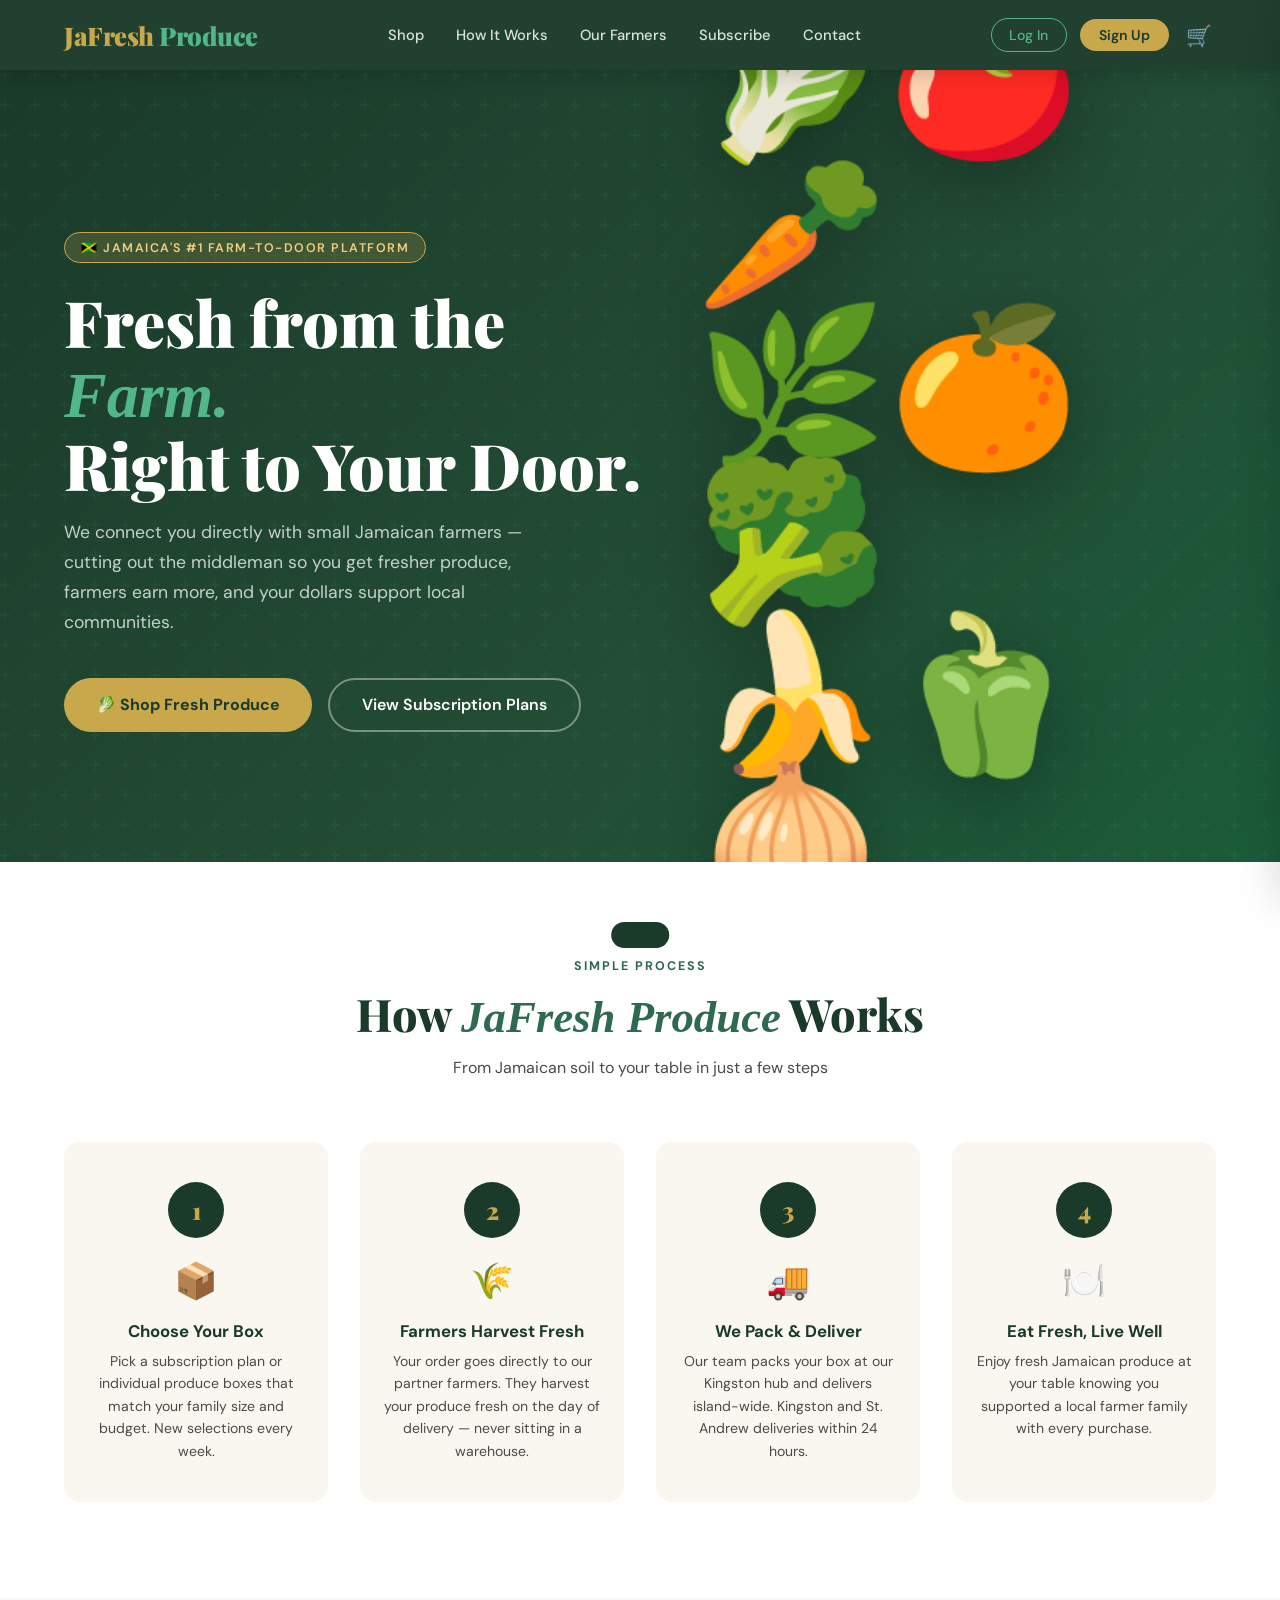
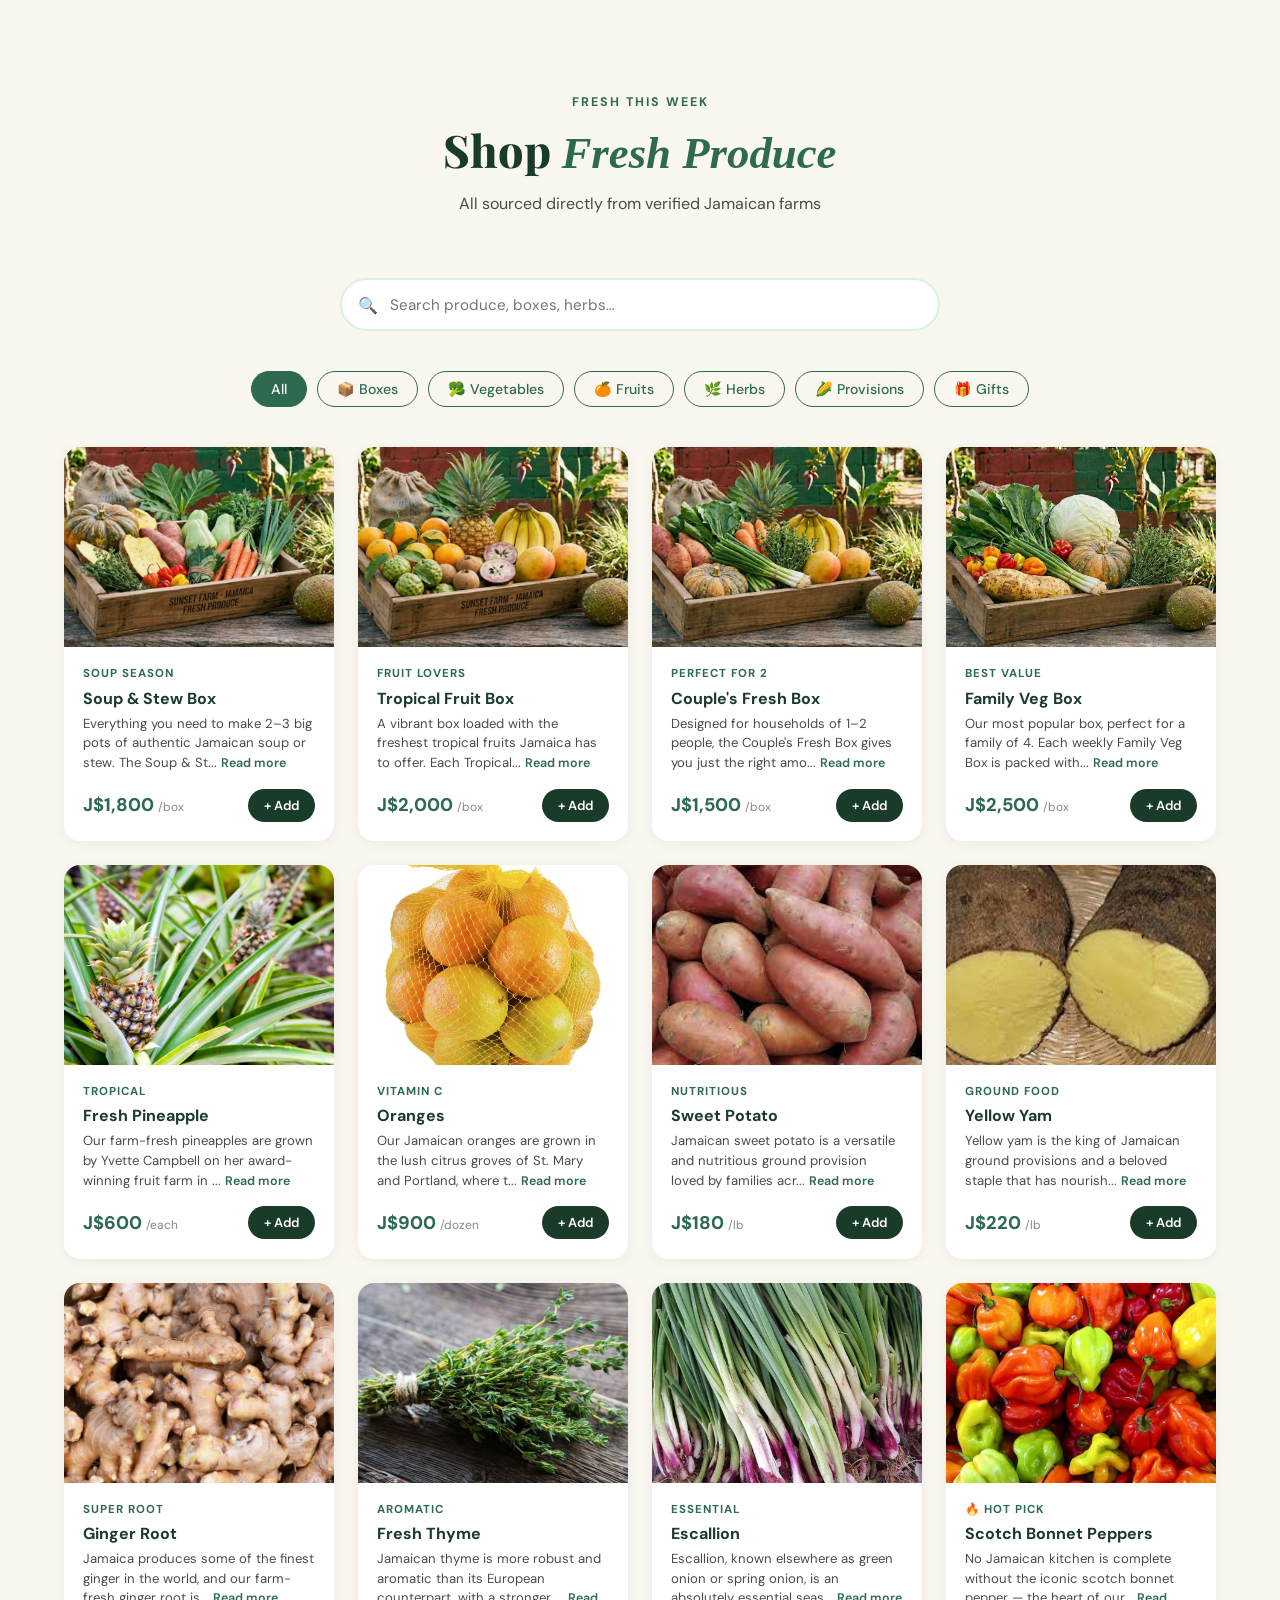
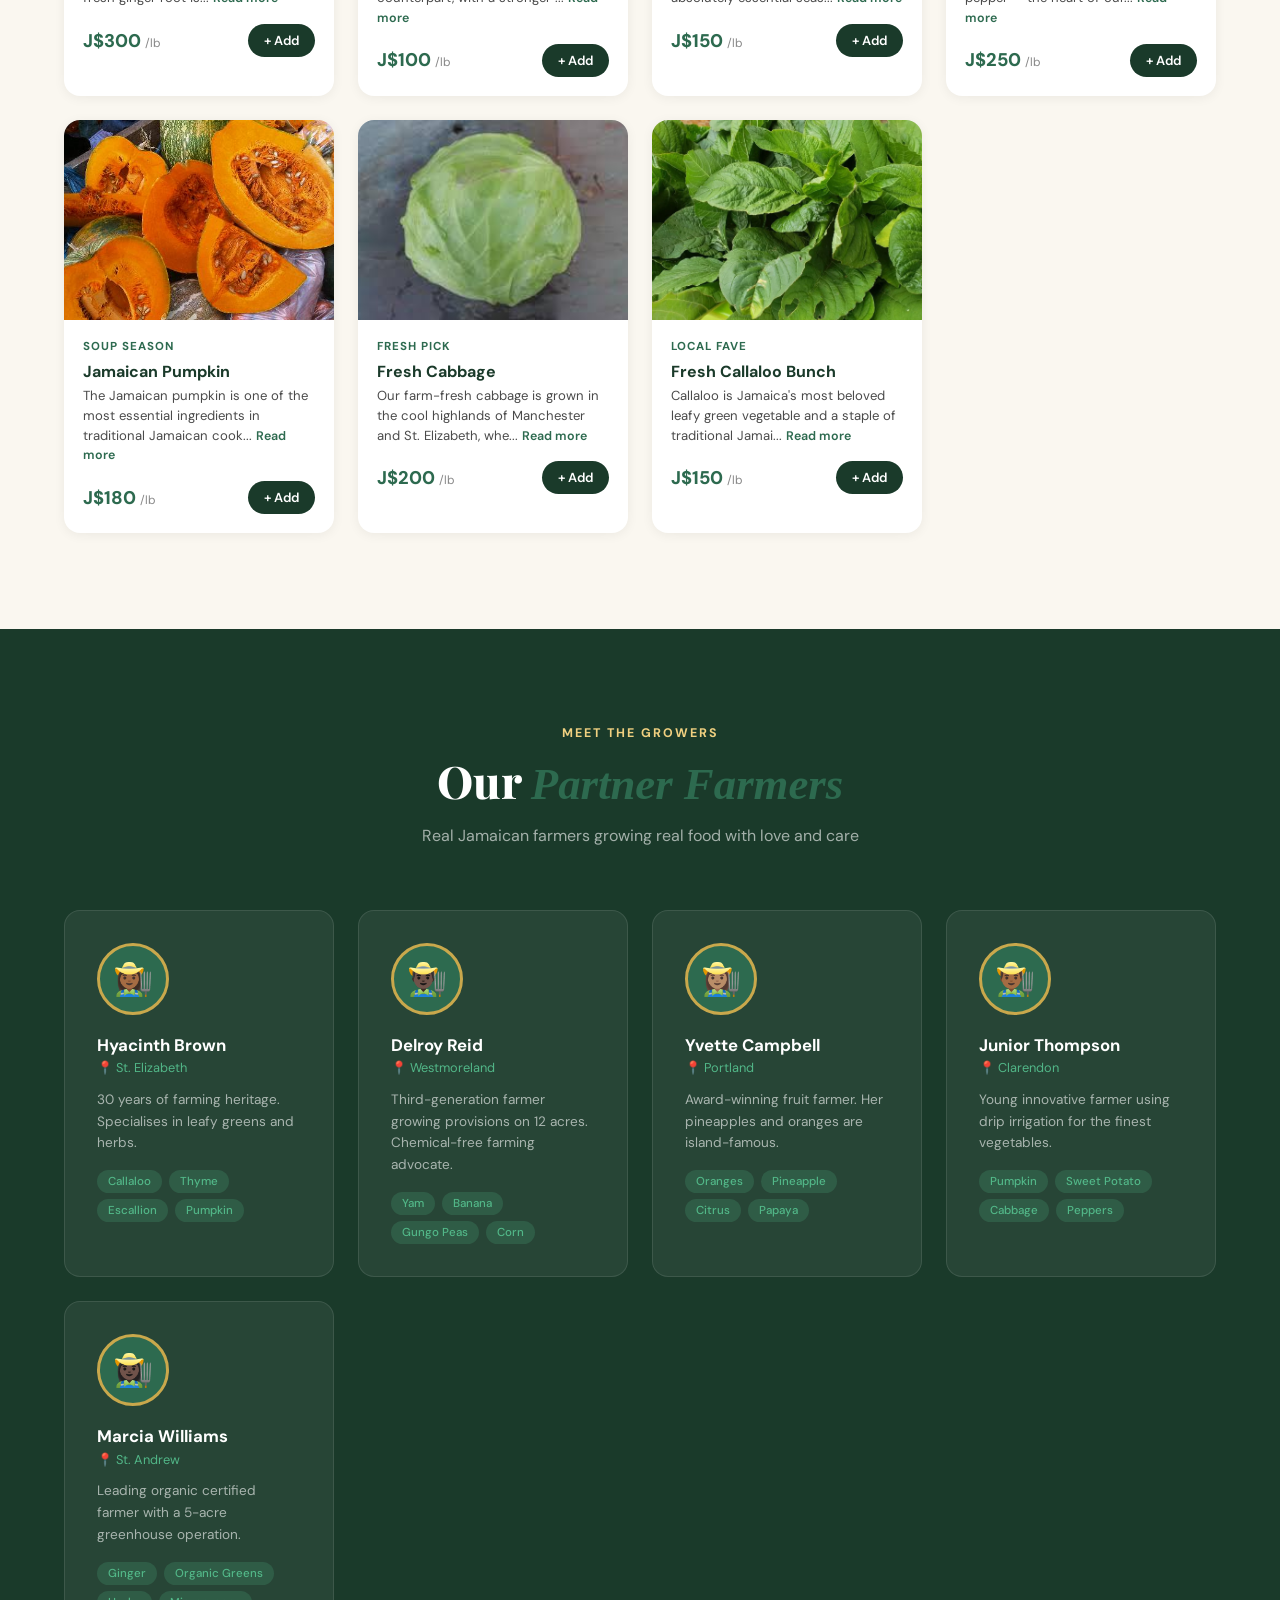
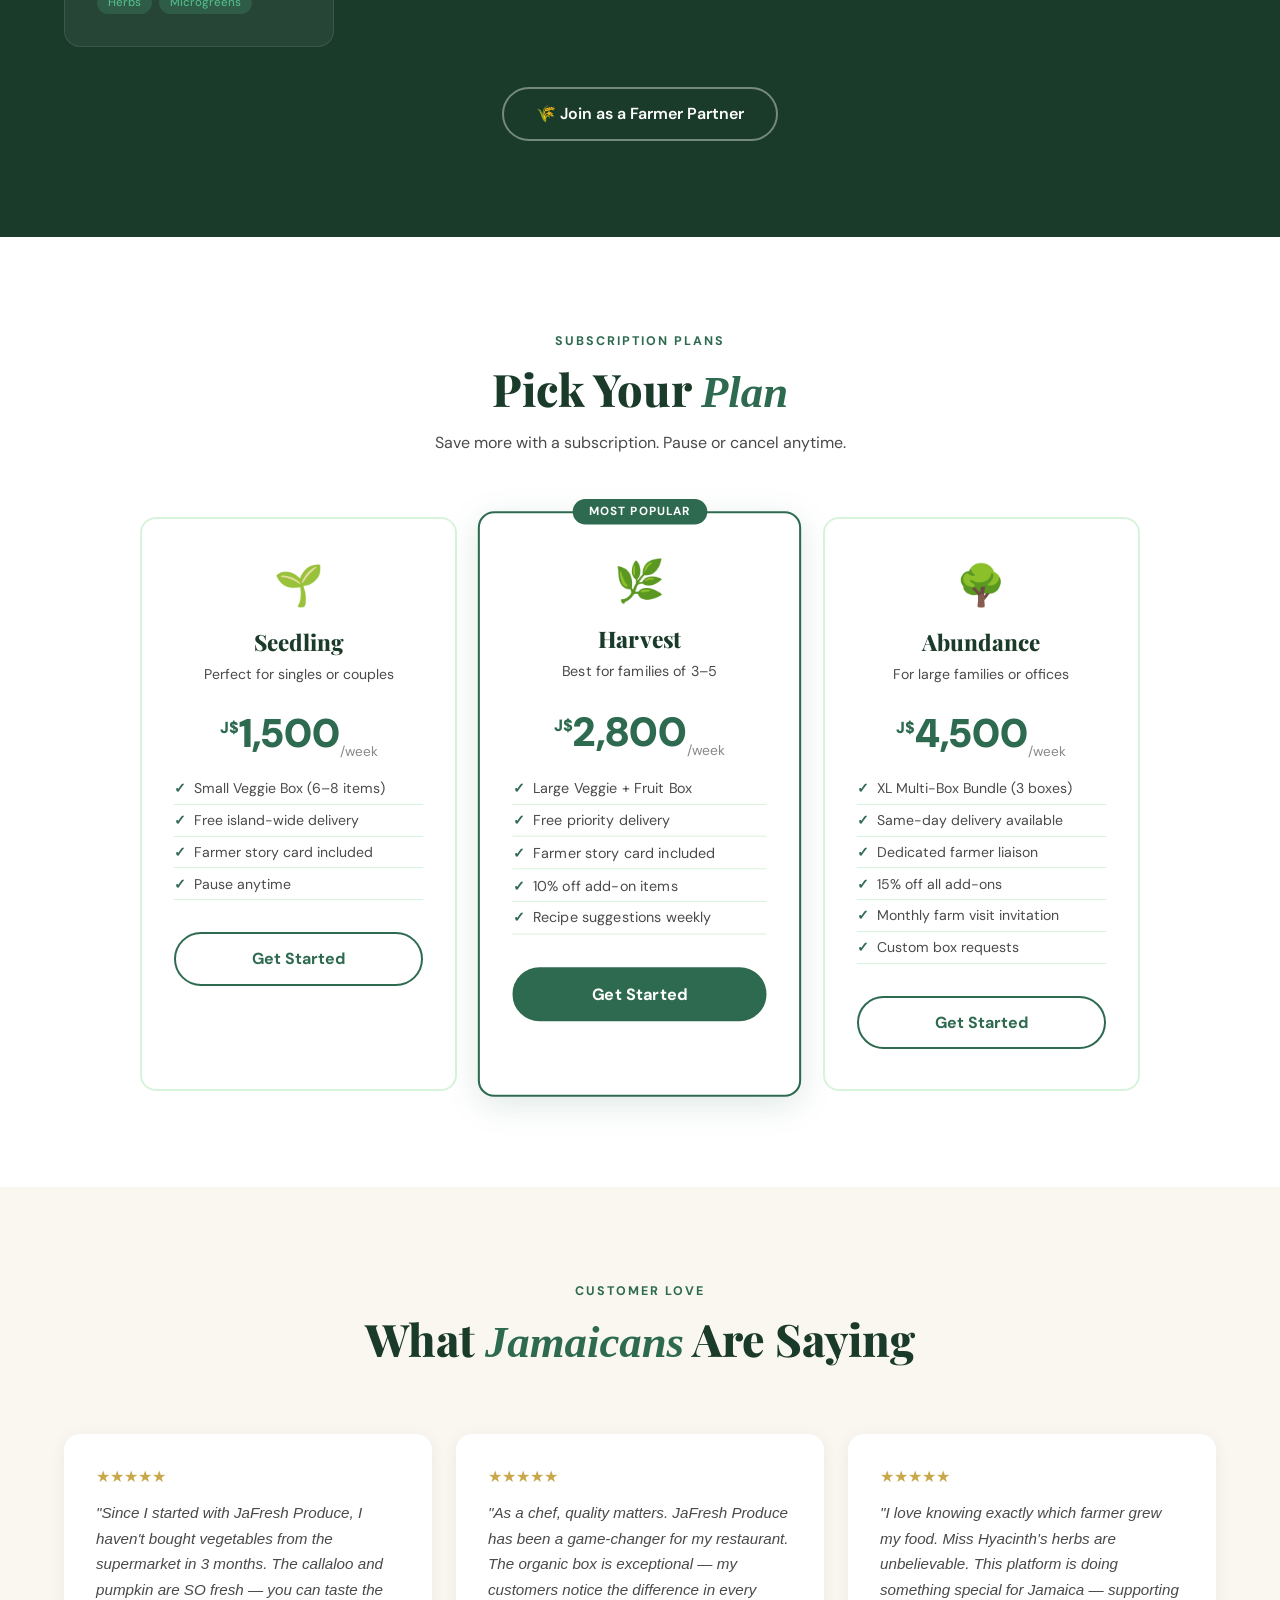
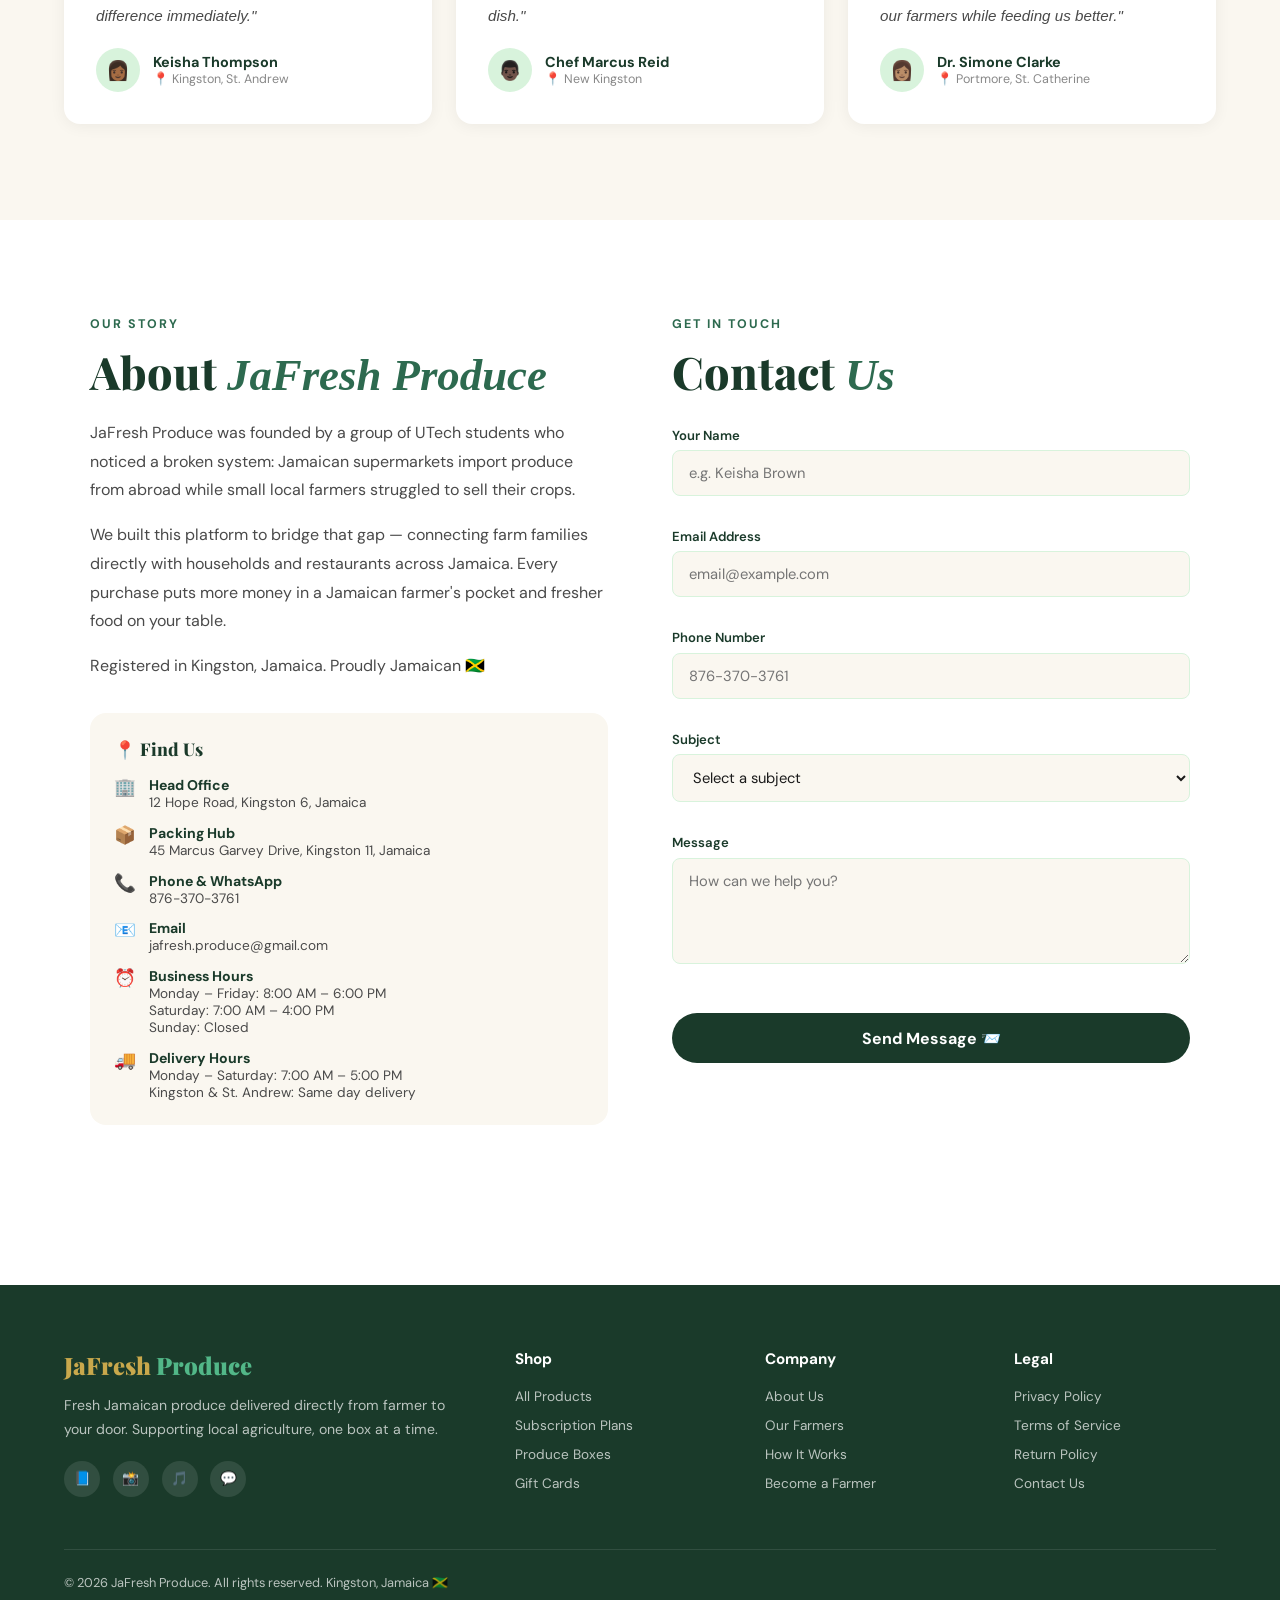
==== commit 88b76a6c: "Final Updates" ====
--- a/index.html
+++ b/index.html
@@ -1,750 +1,873 @@
 <!DOCTYPE html>
 <html lang="en">
+
 <head>
   <meta charset="UTF-8" />
+  <meta name="google-site-verification" content="fPjCUq27_Aku7WFauh1qSzv9KdC6ElZby1a2ZkPByyc" />
   <meta name="viewport" content="width=device-width, initial-scale=1.0" />
   <title>JaFresh Produce — Fresh from the Farm. Right to Your Door.</title>
-  <meta name="description" content="JaFresh Produce connects you directly to Jamaican farmers. Subscribe to fresh weekly produce boxes delivered to your door. Supporting local agriculture, one box at a time." />
-  <meta name="keywords" content="Jamaica fresh produce, farm to door Jamaica, organic vegetables Jamaica, Jamaican farmers market, weekly produce box" />
+  <meta name="description"
+    content="JaFresh Produce connects you directly to Jamaican farmers. Subscribe to fresh weekly produce boxes delivered to your door. Supporting local agriculture, one box at a time." />
+  <meta name="keywords"
+    content="Jamaica fresh produce, farm to door Jamaica, organic vegetables Jamaica, Jamaican farmers market, weekly produce box" />
   <meta name="author" content="JaFresh Produce" />
   <meta name="robots" content="index, follow" />
   <meta name="theme-color" content="#1a3a2a" />
-  <link rel="canonical" href="https://jafresh-produce.netlify.app/" />
+  <link rel="canonical" href="https://belljay495.github.io/JaFresh-Produce/" />
   <!-- Open Graph -->
   <meta property="og:title" content="JaFresh Produce" />
   <meta property="og:description" content="Fresh from the Farm. Right to Your Door." />
   <meta property="og:type" content="website" />
   <!-- Favicon -->
-  <link rel="icon" href="data:image/svg+xml,<svg xmlns=%22http://www.w3.org/2000/svg%22 viewBox=%220 0 100 100%22><text y=%22.9em%22 font-size=%2290%22>🌿</text></svg>" />
+  <link rel="icon"
+    href="data:image/svg+xml,<svg xmlns=%22http://www.w3.org/2000/svg%22 viewBox=%220 0 100 100%22><text y=%22.9em%22 font-size=%2290%22>🌿</text></svg>" />
   <link rel="stylesheet" href="css/styles.css" />
   <!-- Google Analytics placeholder -->
   <script>window.dataLayer = window.dataLayer || [];</script>
 </head>
+
 <body>
 
-<!-- ══ MAIN SITE ══════════════════════════════════ -->
-<div id="main-site" class="main-site">
-
-  <!-- NAVBAR -->
-  <nav class="navbar">
-    <a href="#" class="navbar-logo" onclick="App.hideDashboard()">JaFresh <span>Produce</span></a>
-    <div class="navbar-links">
-      <a href="#products">Shop</a>
-      <a href="#how-it-works">How It Works</a>
-      <a href="#farmers">Our Farmers</a>
-      <a href="#subscriptions">Subscribe</a>
-      <a href="#contact">Contact</a>
-    </div>
-    <div class="navbar-actions">
-      <a href="login-customer.html" class="btn-nav-outline" id="btn-login">Log In</a>
-      <a href="login-customer.html" class="btn-nav-solid" id="btn-register">Sign Up</a>
-      <button class="btn-nav-outline" id="btn-dashboard" style="display:none" onclick="window.location.href = DB.getCurrentUser()?.role === 'farmer' ? 'dashboard-farmer.html' : 'dashboard-customer.html'">My Dashboard</button>
-      <button class="cart-icon" id="cart-btn" aria-label="Shopping Cart">
-        🛒 <span class="cart-count" id="cart-count" style="display:none">0</span>
-      </button>
-      <button class="hamburger" id="hamburger" onclick="document.querySelector('.navbar-links').style.display = document.querySelector('.navbar-links').style.display === 'flex' ? 'none' : 'flex'">
-        <span></span><span></span><span></span>
-      </button>
-    </div>
-  </nav>
-
-  <!-- HERO -->
-  <section class="hero">
-    <div class="hero-content">
-      <div class="hero-badge">🇯🇲 Jamaica's #1 Farm-to-Door Platform</div>
-      <h1>Fresh from the <em>Farm.</em><br>Right to Your Door.</h1>
-      <p>We connect you directly with small Jamaican farmers — cutting out the middleman so you get fresher produce, farmers earn more, and your dollars support local communities.</p>
-      <div class="hero-btns">
-        <button class="btn-primary" onclick="document.getElementById('products').scrollIntoView({behavior:'smooth'})">
-          🥬 Shop Fresh Produce
+  <!-- ══ MAIN SITE ══════════════════════════════════ -->
+  <div id="main-site" class="main-site">
+
+    <!-- NAVBAR -->
+    <nav class="navbar">
+      <a href="#" class="navbar-logo" onclick="App.hideDashboard()">JaFresh <span>Produce</span></a>
+      <div class="navbar-links">
+        <a href="#products">Shop</a>
+        <a href="#how-it-works">How It Works</a>
+        <a href="#farmers">Our Farmers</a>
+        <a href="#subscriptions">Subscribe</a>
+        <a href="#contact">Contact</a>
+      </div>
+      <div class="navbar-actions">
+        <a href="login-customer.html" class="btn-nav-outline" id="btn-login">Log In</a>
+        <a href="login-customer.html" class="btn-nav-solid" id="btn-register">Sign Up</a>
+        <button class="btn-nav-outline" id="btn-dashboard" style="display:none"
+          onclick="window.location.href = DB.getCurrentUser()?.role === 'farmer' ? 'dashboard-farmer.html' : 'dashboard-customer.html'">My
+          Dashboard</button>
+        <button class="cart-icon" id="cart-btn" aria-label="Shopping Cart">
+          🛒 <span class="cart-count" id="cart-count" style="display:none">0</span>
         </button>
-        <button class="btn-secondary" onclick="document.getElementById('subscriptions').scrollIntoView({behavior:'smooth'})">
-          View Subscription Plans
+        <button class="hamburger" id="hamburger"
+          onclick="document.querySelector('.navbar-links').style.display = document.querySelector('.navbar-links').style.display === 'flex' ? 'none' : 'flex'">
+          <span></span><span></span><span></span>
         </button>
       </div>
-    </div>
-    <!-- decorative produce illustration -->
-    <div class="hero-image" aria-hidden="true" style="font-size:clamp(6rem,12vw,10rem);filter:drop-shadow(0 20px 40px rgba(0,0,0,0.3));line-height:1">
-      🥬🍅🥕<br>🌿🍊🥦<br>🍌🫑🧅
-    </div>
-  </section>
-
-  <!-- HOW IT WORKS -->
-  <section class="how-it-works" id="how-it-works">
-    <div class="section-header">
-      <div class="section-label">Simple Process</div>
-      <h2 class="section-title">How <em>JaFresh Produce</em> Works</h2>
-      <p class="section-sub">From Jamaican soil to your table in just a few steps</p>
-    </div>
-    <div class="steps-grid">
-      <div class="step-card">
-        <div class="step-num">1</div>
-        <div class="step-icon">📦</div>
-        <h3>Choose Your Box</h3>
-        <p>Pick a subscription plan or individual produce boxes that match your family size and budget. New selections every week.</p>
-      </div>
-      <div class="step-card">
-        <div class="step-num">2</div>
-        <div class="step-icon">🌾</div>
-        <h3>Farmers Harvest Fresh</h3>
-        <p>Your order goes directly to our partner farmers. They harvest your produce fresh on the day of delivery — never sitting in a warehouse.</p>
-      </div>
-      <div class="step-card">
-        <div class="step-num">3</div>
-        <div class="step-icon">🚚</div>
-        <h3>We Pack & Deliver</h3>
-        <p>Our team packs your box at our Kingston hub and delivers island-wide. Kingston and St. Andrew deliveries within 24 hours.</p>
-      </div>
-      <div class="step-card">
-        <div class="step-num">4</div>
-        <div class="step-icon">🍽️</div>
-        <h3>Eat Fresh, Live Well</h3>
-        <p>Enjoy fresh Jamaican produce at your table knowing you supported a local farmer family with every purchase.</p>
-      </div>
-    </div>
-  </section>
-
-  <!-- SEARCH & PRODUCTS -->
-  <section class="products-section" id="products">
-    <div class="section-header">
-      <div class="section-label">Fresh This Week</div>
-      <h2 class="section-title">Shop <em>Fresh Produce</em></h2>
-      <p class="section-sub">All sourced directly from verified Jamaican farms</p>
-    </div>
-    <div class="search-bar-wrap">
-      <span class="search-icon">🔍</span>
-      <input type="text" class="search-bar" id="search-input" placeholder="Search produce, boxes, herbs…" />
-    </div>
-    <div class="filter-tabs">
-      <button class="filter-tab active" onclick="App.filterProducts('all', this)">All</button>
-      <button class="filter-tab" onclick="App.filterProducts('boxes', this)">📦 Boxes</button>
-      <button class="filter-tab" onclick="App.filterProducts('vegetables', this)">🥦 Vegetables</button>
-      <button class="filter-tab" onclick="App.filterProducts('fruits', this)">🍊 Fruits</button>
-      <button class="filter-tab" onclick="App.filterProducts('herbs', this)">🌿 Herbs</button>
-      <button class="filter-tab" onclick="App.filterProducts('provisions', this)">🌽 Provisions</button>
-      <button class="filter-tab" onclick="App.filterProducts('gifts', this)">🎁 Gifts</button>
-    </div>
-    <div class="products-grid" id="products-grid"></div>
-  </section>
-
-  <!-- OUR FARMERS -->
-  <section class="farmers-section" id="farmers">
-    <div class="section-header">
-      <div class="section-label" style="color:var(--gold-light)">Meet the Growers</div>
-      <h2 class="section-title">Our <em>Partner Farmers</em></h2>
-      <p class="section-sub" style="color:rgba(255,255,255,0.6)">Real Jamaican farmers growing real food with love and care</p>
-    </div>
-    <div class="farmers-grid" id="farmers-grid"></div>
-    <div style="text-align:center;margin-top:2.5rem">
-      <button class="btn-secondary" onclick="App.openModal('register');App.switchRole('farmer')">
-        🌾 Join as a Farmer Partner
-      </button>
-    </div>
-  </section>
-
-  <!-- SUBSCRIPTION PLANS -->
-  <section class="subscription-section" id="subscriptions">
-    <div class="section-header">
-      <div class="section-label">Subscription Plans</div>
-      <h2 class="section-title">Pick Your <em>Plan</em></h2>
-      <p class="section-sub">Save more with a subscription. Pause or cancel anytime.</p>
-    </div>
-    <div class="plans-grid">
-      <div class="plan-card">
-        <div class="plan-icon">🌱</div>
-        <div class="plan-name">Seedling</div>
-        <div class="plan-desc">Perfect for singles or couples</div>
-        <div class="plan-price"><sup>J$</sup>1,500<sub>/week</sub></div>
-        <ul class="plan-features">
-          <li>Small Veggie Box (6–8 items)</li>
-          <li>Free island-wide delivery</li>
-          <li>Farmer story card included</li>
-          <li>Pause anytime</li>
-        </ul>
-        <button class="btn-plan" onclick="App.subscribePlan('Seedling Plan')">Get Started</button>
-      </div>
-      <div class="plan-card popular">
-        <div class="plan-badge">Most Popular</div>
-        <div class="plan-icon">🌿</div>
-        <div class="plan-name">Harvest</div>
-        <div class="plan-desc">Best for families of 3–5</div>
-        <div class="plan-price"><sup>J$</sup>2,800<sub>/week</sub></div>
-        <ul class="plan-features">
-          <li>Large Veggie + Fruit Box</li>
-          <li>Free priority delivery</li>
-          <li>Farmer story card included</li>
-          <li>10% off add-on items</li>
-          <li>Recipe suggestions weekly</li>
-        </ul>
-        <button class="btn-plan" onclick="App.subscribePlan('Harvest Plan')">Get Started</button>
-      </div>
-      <div class="plan-card">
-        <div class="plan-icon">🌳</div>
-        <div class="plan-name">Abundance</div>
-        <div class="plan-desc">For large families or offices</div>
-        <div class="plan-price"><sup>J$</sup>4,500<sub>/week</sub></div>
-        <ul class="plan-features">
-          <li>XL Multi-Box Bundle (3 boxes)</li>
-          <li>Same-day delivery available</li>
-          <li>Dedicated farmer liaison</li>
-          <li>15% off all add-ons</li>
-          <li>Monthly farm visit invitation</li>
-          <li>Custom box requests</li>
-        </ul>
-        <button class="btn-plan" onclick="App.subscribePlan('Abundance Plan')">Get Started</button>
-      </div>
-    </div>
-  </section>
-
-  <!-- TESTIMONIALS -->
-  <section class="testimonials-section" id="testimonials">
-    <div class="section-header">
-      <div class="section-label">Customer Love</div>
-      <h2 class="section-title">What <em>Jamaicans</em> Are Saying</h2>
-    </div>
-    <div class="testimonials-grid">
-      <div class="testimonial-card">
-        <div class="testimonial-stars">★★★★★</div>
-        <div class="testimonial-text">"Since I started with JaFresh Produce, I haven't bought vegetables from the supermarket in 3 months. The callaloo and pumpkin are SO fresh — you can taste the difference immediately."</div>
-        <div class="testimonial-author">
-          <div class="author-avatar">👩🏾</div>
+    </nav>
+
+    <!-- HERO -->
+    <section class="hero">
+      <div class="hero-content">
+        <div class="hero-badge">🇯🇲 Jamaica's #1 Farm-to-Door Platform</div>
+        <h1>Fresh from the <em>Farm.</em><br>Right to Your Door.</h1>
+        <p>We connect you directly with small Jamaican farmers — cutting out the middleman so you get fresher produce,
+          farmers earn more, and your dollars support local communities.</p>
+        <div class="hero-btns">
+          <button class="btn-primary" onclick="document.getElementById('products').scrollIntoView({behavior:'smooth'})">
+            🥬 Shop Fresh Produce
+          </button>
+          <button class="btn-secondary"
+            onclick="document.getElementById('subscriptions').scrollIntoView({behavior:'smooth'})">
+            View Subscription Plans
+          </button>
+        </div>
+      </div>
+      <!-- decorative produce illustration -->
+      <div class="hero-image" aria-hidden="true"
+        style="font-size:clamp(6rem,12vw,10rem);filter:drop-shadow(0 20px 40px rgba(0,0,0,0.3));line-height:1">
+        🥬🍅🥕<br>🌿🍊🥦<br>🍌🫑🧅
+      </div>
+    </section>
+
+    <!-- HOW IT WORKS -->
+    <section class="how-it-works" id="how-it-works">
+      <div class="section-header">
+        <div class="section-label">Simple Process</div>
+        <h2 class="section-title">How <em>JaFresh Produce</em> Works</h2>
+        <p class="section-sub">From Jamaican soil to your table in just a few steps</p>
+      </div>
+      <div class="steps-grid">
+        <div class="step-card">
+          <div class="step-num">1</div>
+          <div class="step-icon">📦</div>
+          <h3>Choose Your Box</h3>
+          <p>Pick a subscription plan or individual produce boxes that match your family size and budget. New selections
+            every week.</p>
+        </div>
+        <div class="step-card">
+          <div class="step-num">2</div>
+          <div class="step-icon">🌾</div>
+          <h3>Farmers Harvest Fresh</h3>
+          <p>Your order goes directly to our partner farmers. They harvest your produce fresh on the day of delivery —
+            never sitting in a warehouse.</p>
+        </div>
+        <div class="step-card">
+          <div class="step-num">3</div>
+          <div class="step-icon">🚚</div>
+          <h3>We Pack & Deliver</h3>
+          <p>Our team packs your box at our Kingston hub and delivers island-wide. Kingston and St. Andrew deliveries
+            within 24 hours.</p>
+        </div>
+        <div class="step-card">
+          <div class="step-num">4</div>
+          <div class="step-icon">🍽️</div>
+          <h3>Eat Fresh, Live Well</h3>
+          <p>Enjoy fresh Jamaican produce at your table knowing you supported a local farmer family with every purchase.
+          </p>
+        </div>
+      </div>
+    </section>
+
+    <!-- SEARCH & PRODUCTS -->
+    <section class="products-section" id="products">
+      <div class="section-header">
+        <div class="section-label">Fresh This Week</div>
+        <h2 class="section-title">Shop <em>Fresh Produce</em></h2>
+        <p class="section-sub">All sourced directly from verified Jamaican farms</p>
+      </div>
+      <div class="search-bar-wrap">
+        <span class="search-icon">🔍</span>
+        <input type="text" class="search-bar" id="search-input" placeholder="Search produce, boxes, herbs…" />
+      </div>
+      <div class="filter-tabs">
+        <button class="filter-tab active" onclick="App.filterProducts('all', this)">All</button>
+        <button class="filter-tab" onclick="App.filterProducts('boxes', this)">📦 Boxes</button>
+        <button class="filter-tab" onclick="App.filterProducts('vegetables', this)">🥦 Vegetables</button>
+        <button class="filter-tab" onclick="App.filterProducts('fruits', this)">🍊 Fruits</button>
+        <button class="filter-tab" onclick="App.filterProducts('herbs', this)">🌿 Herbs</button>
+        <button class="filter-tab" onclick="App.filterProducts('provisions', this)">🌽 Provisions</button>
+        <button class="filter-tab" onclick="App.filterProducts('gifts', this)">🎁 Gifts</button>
+      </div>
+      <div class="products-grid" id="products-grid"></div>
+    </section>
+
+    <!-- OUR FARMERS -->
+    <section class="farmers-section" id="farmers">
+      <div class="section-header">
+        <div class="section-label" style="color:var(--gold-light)">Meet the Growers</div>
+        <h2 class="section-title">Our <em>Partner Farmers</em></h2>
+        <p class="section-sub" style="color:rgba(255,255,255,0.6)">Real Jamaican farmers growing real food with love and
+          care</p>
+      </div>
+      <div class="farmers-grid" id="farmers-grid"></div>
+      <div style="text-align:center;margin-top:2.5rem">
+        <button class="btn-secondary" onclick="App.openModal('register');App.switchRole('farmer')">
+          🌾 Join as a Farmer Partner
+        </button>
+      </div>
+    </section>
+
+    <!-- SUBSCRIPTION PLANS -->
+    <section class="subscription-section" id="subscriptions">
+      <div class="section-header">
+        <div class="section-label">Subscription Plans</div>
+        <h2 class="section-title">Pick Your <em>Plan</em></h2>
+        <p class="section-sub">Save more with a subscription. Pause or cancel anytime.</p>
+      </div>
+      <div class="plans-grid">
+        <div class="plan-card">
+          <div class="plan-icon">🌱</div>
+          <div class="plan-name">Seedling</div>
+          <div class="plan-desc">Perfect for singles or couples</div>
+          <div class="plan-price"><sup>J$</sup>1,500<sub>/week</sub></div>
+          <ul class="plan-features">
+            <li>Small Veggie Box (6–8 items)</li>
+            <li>Free island-wide delivery</li>
+            <li>Farmer story card included</li>
+            <li>Pause anytime</li>
+          </ul>
+          <button class="btn-plan" onclick="App.subscribePlan('Seedling Plan')">Get Started</button>
+        </div>
+        <div class="plan-card popular">
+          <div class="plan-badge">Most Popular</div>
+          <div class="plan-icon">🌿</div>
+          <div class="plan-name">Harvest</div>
+          <div class="plan-desc">Best for families of 3–5</div>
+          <div class="plan-price"><sup>J$</sup>2,800<sub>/week</sub></div>
+          <ul class="plan-features">
+            <li>Large Veggie + Fruit Box</li>
+            <li>Free priority delivery</li>
+            <li>Farmer story card included</li>
+            <li>10% off add-on items</li>
+            <li>Recipe suggestions weekly</li>
+          </ul>
+          <button class="btn-plan" onclick="App.subscribePlan('Harvest Plan')">Get Started</button>
+        </div>
+        <div class="plan-card">
+          <div class="plan-icon">🌳</div>
+          <div class="plan-name">Abundance</div>
+          <div class="plan-desc">For large families or offices</div>
+          <div class="plan-price"><sup>J$</sup>4,500<sub>/week</sub></div>
+          <ul class="plan-features">
+            <li>XL Multi-Box Bundle (3 boxes)</li>
+            <li>Same-day delivery available</li>
+            <li>Dedicated farmer liaison</li>
+            <li>15% off all add-ons</li>
+            <li>Monthly farm visit invitation</li>
+            <li>Custom box requests</li>
+          </ul>
+          <button class="btn-plan" onclick="App.subscribePlan('Abundance Plan')">Get Started</button>
+        </div>
+      </div>
+    </section>
+
+    <!-- TESTIMONIALS -->
+    <section class="testimonials-section" id="testimonials">
+      <div class="section-header">
+        <div class="section-label">Customer Love</div>
+        <h2 class="section-title">What <em>Jamaicans</em> Are Saying</h2>
+      </div>
+      <div class="testimonials-grid">
+        <div class="testimonial-card">
+          <div class="testimonial-stars">★★★★★</div>
+          <div class="testimonial-text">"Since I started with JaFresh Produce, I haven't bought vegetables from the
+            supermarket in 3 months. The callaloo and pumpkin are SO fresh — you can taste the difference immediately."
+          </div>
+          <div class="testimonial-author">
+            <div class="author-avatar">👩🏾</div>
+            <div>
+              <div class="author-name">Keisha Thompson</div>
+              <div class="author-loc">📍 Kingston, St. Andrew</div>
+            </div>
+          </div>
+        </div>
+        <div class="testimonial-card">
+          <div class="testimonial-stars">★★★★★</div>
+          <div class="testimonial-text">"As a chef, quality matters. JaFresh Produce has been a game-changer for my
+            restaurant. The organic box is exceptional — my customers notice the difference in every dish."</div>
+          <div class="testimonial-author">
+            <div class="author-avatar">👨🏿</div>
+            <div>
+              <div class="author-name">Chef Marcus Reid</div>
+              <div class="author-loc">📍 New Kingston</div>
+            </div>
+          </div>
+        </div>
+        <div class="testimonial-card">
+          <div class="testimonial-stars">★★★★★</div>
+          <div class="testimonial-text">"I love knowing exactly which farmer grew my food. Miss Hyacinth's herbs are
+            unbelievable. This platform is doing something special for Jamaica — supporting our farmers while feeding us
+            better."</div>
+          <div class="testimonial-author">
+            <div class="author-avatar">👩🏽</div>
+            <div>
+              <div class="author-name">Dr. Simone Clarke</div>
+              <div class="author-loc">📍 Portmore, St. Catherine</div>
+            </div>
+          </div>
+        </div>
+      </div>
+    </section>
+
+    <!-- ABOUT / CONTACT -->
+    <section id="contact" style="padding:6rem 5%;background:white;">
+      <div style="max-width:1100px;margin:0 auto">
+
+        <!-- About + Location row -->
+        <div style="display:grid;grid-template-columns:1fr 1fr;gap:4rem;margin-bottom:4rem;align-items:start">
           <div>
-            <div class="author-name">Keisha Thompson</div>
-            <div class="author-loc">📍 Kingston, St. Andrew</div>
-          </div>
-        </div>
-      </div>
-      <div class="testimonial-card">
-        <div class="testimonial-stars">★★★★★</div>
-        <div class="testimonial-text">"As a chef, quality matters. JaFresh Produce has been a game-changer for my restaurant. The organic box is exceptional — my customers notice the difference in every dish."</div>
-        <div class="testimonial-author">
-          <div class="author-avatar">👨🏿</div>
-          <div>
-            <div class="author-name">Chef Marcus Reid</div>
-            <div class="author-loc">📍 New Kingston</div>
-          </div>
-        </div>
-      </div>
-      <div class="testimonial-card">
-        <div class="testimonial-stars">★★★★★</div>
-        <div class="testimonial-text">"I love knowing exactly which farmer grew my food. Miss Hyacinth's herbs are unbelievable. This platform is doing something special for Jamaica — supporting our farmers while feeding us better."</div>
-        <div class="testimonial-author">
-          <div class="author-avatar">👩🏽</div>
-          <div>
-            <div class="author-name">Dr. Simone Clarke</div>
-            <div class="author-loc">📍 Portmore, St. Catherine</div>
-          </div>
-        </div>
-      </div>
-    </div>
-  </section>
-
-  <!-- ABOUT / CONTACT -->
-  <section id="contact" style="padding:6rem 5%;background:white;">
-    <div style="max-width:1100px;margin:0 auto">
-
-      <!-- About + Location row -->
-      <div style="display:grid;grid-template-columns:1fr 1fr;gap:4rem;margin-bottom:4rem;align-items:start">
-        <div>
-          <div class="section-label">Our Story</div>
-          <h2 class="section-title" style="margin-bottom:1rem">About <em>JaFresh Produce</em></h2>
-          <p style="color:var(--text-mid);line-height:1.8;margin-bottom:1rem">JaFresh Produce was founded by a group of UTech students who noticed a broken system: Jamaican supermarkets import produce from abroad while small local farmers struggled to sell their crops.</p>
-          <p style="color:var(--text-mid);line-height:1.8;margin-bottom:1rem">We built this platform to bridge that gap — connecting farm families directly with households and restaurants across Jamaica. Every purchase puts more money in a Jamaican farmer's pocket and fresher food on your table.</p>
-          <p style="color:var(--text-mid);line-height:1.8;margin-bottom:2rem">Registered in Kingston, Jamaica. Proudly Jamaican 🇯🇲</p>
-
-          <!-- Location & Hours -->
-          <div style="background:var(--cream);border-radius:var(--radius);padding:1.5rem">
-            <div style="font-family:'Playfair Display',serif;font-size:1.1rem;font-weight:800;color:var(--green-dark);margin-bottom:1rem">📍 Find Us</div>
-            <div style="display:flex;flex-direction:column;gap:0.8rem">
-              <div style="display:flex;gap:0.8rem;align-items:flex-start">
-                <span style="font-size:1.1rem;flex-shrink:0">🏢</span>
-                <div>
-                  <div style="font-weight:700;font-size:0.88rem;color:var(--green-dark)">Head Office</div>
-                  <div style="font-size:0.85rem;color:var(--text-mid)">12 Hope Road, Kingston 6, Jamaica</div>
+            <div class="section-label">Our Story</div>
+            <h2 class="section-title" style="margin-bottom:1rem">About <em>JaFresh Produce</em></h2>
+            <p style="color:var(--text-mid);line-height:1.8;margin-bottom:1rem">JaFresh Produce was founded by a group
+              of UTech students who noticed a broken system: Jamaican supermarkets import produce from abroad while
+              small local farmers struggled to sell their crops.</p>
+            <p style="color:var(--text-mid);line-height:1.8;margin-bottom:1rem">We built this platform to bridge that
+              gap — connecting farm families directly with households and restaurants across Jamaica. Every purchase
+              puts more money in a Jamaican farmer's pocket and fresher food on your table.</p>
+            <p style="color:var(--text-mid);line-height:1.8;margin-bottom:2rem">Registered in Kingston, Jamaica. Proudly
+              Jamaican 🇯🇲</p>
+
+            <!-- Location & Hours -->
+            <div style="background:var(--cream);border-radius:var(--radius);padding:1.5rem">
+              <div
+                style="font-family:'Playfair Display',serif;font-size:1.1rem;font-weight:800;color:var(--green-dark);margin-bottom:1rem">
+                📍 Find Us</div>
+              <div style="display:flex;flex-direction:column;gap:0.8rem">
+                <div style="display:flex;gap:0.8rem;align-items:flex-start">
+                  <span style="font-size:1.1rem;flex-shrink:0">🏢</span>
+                  <div>
+                    <div style="font-weight:700;font-size:0.88rem;color:var(--green-dark)">Head Office</div>
+                    <div style="font-size:0.85rem;color:var(--text-mid)">12 Hope Road, Kingston 6, Jamaica</div>
+                  </div>
                 </div>
-              </div>
-              <div style="display:flex;gap:0.8rem;align-items:flex-start">
-                <span style="font-size:1.1rem;flex-shrink:0">📦</span>
-                <div>
-                  <div style="font-weight:700;font-size:0.88rem;color:var(--green-dark)">Packing Hub</div>
-                  <div style="font-size:0.85rem;color:var(--text-mid)">45 Marcus Garvey Drive, Kingston 11, Jamaica</div>
+                <div style="display:flex;gap:0.8rem;align-items:flex-start">
+                  <span style="font-size:1.1rem;flex-shrink:0">📦</span>
+                  <div>
+                    <div style="font-weight:700;font-size:0.88rem;color:var(--green-dark)">Packing Hub</div>
+                    <div style="font-size:0.85rem;color:var(--text-mid)">45 Marcus Garvey Drive, Kingston 11, Jamaica
+                    </div>
+                  </div>
                 </div>
-              </div>
-              <div style="display:flex;gap:0.8rem;align-items:flex-start">
-                <span style="font-size:1.1rem;flex-shrink:0">📞</span>
-                <div>
-                  <div style="font-weight:700;font-size:0.88rem;color:var(--green-dark)">Phone & WhatsApp</div>
-                  <div style="font-size:0.85rem;color:var(--text-mid)">876-370-3761</div>
+                <div style="display:flex;gap:0.8rem;align-items:flex-start">
+                  <span style="font-size:1.1rem;flex-shrink:0">📞</span>
+                  <div>
+                    <div style="font-weight:700;font-size:0.88rem;color:var(--green-dark)">Phone & WhatsApp</div>
+                    <div style="font-size:0.85rem;color:var(--text-mid)">876-370-3761</div>
+                  </div>
                 </div>
-              </div>
-              <div style="display:flex;gap:0.8rem;align-items:flex-start">
-                <span style="font-size:1.1rem;flex-shrink:0">📧</span>
-                <div>
-                  <div style="font-weight:700;font-size:0.88rem;color:var(--green-dark)">Email</div>
-                  <div style="font-size:0.85rem;color:var(--text-mid)">jafresh.produce@gmail.com</div>
+                <div style="display:flex;gap:0.8rem;align-items:flex-start">
+                  <span style="font-size:1.1rem;flex-shrink:0">📧</span>
+                  <div>
+                    <div style="font-weight:700;font-size:0.88rem;color:var(--green-dark)">Email</div>
+                    <div style="font-size:0.85rem;color:var(--text-mid)">jafresh.produce@gmail.com</div>
+                  </div>
                 </div>
-              </div>
-              <div style="display:flex;gap:0.8rem;align-items:flex-start">
-                <span style="font-size:1.1rem;flex-shrink:0">⏰</span>
-                <div>
-                  <div style="font-weight:700;font-size:0.88rem;color:var(--green-dark)">Business Hours</div>
-                  <div style="font-size:0.85rem;color:var(--text-mid)">Monday – Friday: 8:00 AM – 6:00 PM</div>
-                  <div style="font-size:0.85rem;color:var(--text-mid)">Saturday: 7:00 AM – 4:00 PM</div>
-                  <div style="font-size:0.85rem;color:var(--text-mid)">Sunday: Closed</div>
+                <div style="display:flex;gap:0.8rem;align-items:flex-start">
+                  <span style="font-size:1.1rem;flex-shrink:0">⏰</span>
+                  <div>
+                    <div style="font-weight:700;font-size:0.88rem;color:var(--green-dark)">Business Hours</div>
+                    <div style="font-size:0.85rem;color:var(--text-mid)">Monday – Friday: 8:00 AM – 6:00 PM</div>
+                    <div style="font-size:0.85rem;color:var(--text-mid)">Saturday: 7:00 AM – 4:00 PM</div>
+                    <div style="font-size:0.85rem;color:var(--text-mid)">Sunday: Closed</div>
+                  </div>
                 </div>
-              </div>
-              <div style="display:flex;gap:0.8rem;align-items:flex-start">
-                <span style="font-size:1.1rem;flex-shrink:0">🚚</span>
-                <div>
-                  <div style="font-weight:700;font-size:0.88rem;color:var(--green-dark)">Delivery Hours</div>
-                  <div style="font-size:0.85rem;color:var(--text-mid)">Monday – Saturday: 7:00 AM – 5:00 PM</div>
-                  <div style="font-size:0.85rem;color:var(--text-mid)">Kingston & St. Andrew: Same day delivery</div>
+                <div style="display:flex;gap:0.8rem;align-items:flex-start">
+                  <span style="font-size:1.1rem;flex-shrink:0">🚚</span>
+                  <div>
+                    <div style="font-weight:700;font-size:0.88rem;color:var(--green-dark)">Delivery Hours</div>
+                    <div style="font-size:0.85rem;color:var(--text-mid)">Monday – Saturday: 7:00 AM – 5:00 PM</div>
+                    <div style="font-size:0.85rem;color:var(--text-mid)">Kingston & St. Andrew: Same day delivery</div>
+                  </div>
                 </div>
               </div>
             </div>
           </div>
-        </div>
-
-        <!-- Contact Form -->
+
+          <!-- Contact Form -->
+          <div>
+            <div class="section-label">Get In Touch</div>
+            <h2 class="section-title" style="margin-bottom:1.5rem">Contact <em>Us</em></h2>
+            <form onsubmit="event.preventDefault();App.showToast('✅ Message sent! We\'ll reply within 24 hours.');"
+              style="display:flex;flex-direction:column;gap:1rem">
+              <div class="form-group">
+                <label class="form-label">Your Name</label>
+                <input type="text" class="form-input" placeholder="e.g. Keisha Brown" autocomplete="name" required />
+              </div>
+              <div class="form-group">
+                <label class="form-label">Email Address</label>
+                <input type="email" class="form-input" placeholder="email@example.com" autocomplete="email" required />
+              </div>
+              <div class="form-group">
+                <label class="form-label">Phone Number</label>
+                <input type="tel" class="form-input" placeholder="876-370-3761" autocomplete="tel" />
+              </div>
+              <div class="form-group">
+                <label class="form-label">Subject</label>
+                <select class="form-input">
+                  <option value="">Select a subject</option>
+                  <option>Order Enquiry</option>
+                  <option>Subscription Question</option>
+                  <option>Become a Farmer Partner</option>
+                  <option>Delivery Question</option>
+                  <option>General Enquiry</option>
+                </select>
+              </div>
+              <div class="form-group">
+                <label class="form-label">Message</label>
+                <textarea class="form-input" rows="4" placeholder="How can we help you?" required
+                  style="resize:vertical"></textarea>
+              </div>
+              <button type="submit" class="btn-submit" style="width:auto;padding:0.9rem 2rem;border-radius:50px">Send
+                Message 📨</button>
+            </form>
+          </div>
+        </div>
+
+      </div>
+    </section>
+
+    <!-- FOOTER -->
+    <footer>
+      <div class="footer-grid">
         <div>
-          <div class="section-label">Get In Touch</div>
-          <h2 class="section-title" style="margin-bottom:1.5rem">Contact <em>Us</em></h2>
-          <form onsubmit="event.preventDefault();App.showToast('✅ Message sent! We\'ll reply within 24 hours.');" style="display:flex;flex-direction:column;gap:1rem">
-            <div class="form-group">
-              <label class="form-label">Your Name</label>
-              <input type="text" class="form-input" placeholder="e.g. Keisha Brown" autocomplete="name" required />
-            </div>
-            <div class="form-group">
-              <label class="form-label">Email Address</label>
-              <input type="email" class="form-input" placeholder="email@example.com" autocomplete="email" required />
-            </div>
-            <div class="form-group">
-              <label class="form-label">Phone Number</label>
-              <input type="tel" class="form-input" placeholder="876-370-3761" autocomplete="tel" />
-            </div>
-            <div class="form-group">
-              <label class="form-label">Subject</label>
-              <select class="form-input">
-                <option value="">Select a subject</option>
-                <option>Order Enquiry</option>
-                <option>Subscription Question</option>
-                <option>Become a Farmer Partner</option>
-                <option>Delivery Question</option>
-                <option>General Enquiry</option>
-              </select>
-            </div>
-            <div class="form-group">
-              <label class="form-label">Message</label>
-              <textarea class="form-input" rows="4" placeholder="How can we help you?" required style="resize:vertical"></textarea>
-            </div>
-            <button type="submit" class="btn-submit" style="width:auto;padding:0.9rem 2rem;border-radius:50px">Send Message 📨</button>
-          </form>
-        </div>
-      </div>
-
-    </div>
-  </section>
-
-  <!-- FOOTER -->
-  <footer>
-    <div class="footer-grid">
+          <div class="footer-logo">JaFresh <span>Produce</span></div>
+          <div class="footer-desc">Fresh Jamaican produce delivered directly from farmer to your door. Supporting local
+            agriculture, one box at a time.</div>
+          <div class="footer-social">
+            <button class="social-btn" onclick="App.showToast('Follow us @JaFreshJA')">📘</button>
+            <button class="social-btn" onclick="App.showToast('Follow us @JaFreshJA')">📸</button>
+            <button class="social-btn" onclick="App.showToast('Follow us @JaFreshJA')">🎵</button>
+            <button class="social-btn" onclick="App.showToast('WhatsApp: 876-370-3761')">💬</button>
+          </div>
+        </div>
+        <div class="footer-col">
+          <h4>Shop</h4>
+          <ul>
+            <li><a href="#products">All Products</a></li>
+            <li><a href="#subscriptions">Subscription Plans</a></li>
+            <li><a href="#"
+                onclick="App.filterProducts('boxes',document.querySelector('.filter-tab'));return false">Produce
+                Boxes</a></li>
+            <li><a href="#" onclick="App.showToast('Gift cards coming soon!')">Gift Cards</a></li>
+          </ul>
+        </div>
+        <div class="footer-col">
+          <h4>Company</h4>
+          <ul>
+            <li><a href="#contact">About Us</a></li>
+            <li><a href="#farmers">Our Farmers</a></li>
+            <li><a href="#how-it-works">How It Works</a></li>
+            <li><a href="#" onclick="App.openModal('register');App.switchRole('farmer');return false">Become a
+                Farmer</a></li>
+          </ul>
+        </div>
+        <div class="footer-col">
+          <h4>Legal</h4>
+          <ul>
+            <li><a href="pages/privacy.html">Privacy Policy</a></li>
+            <li><a href="pages/terms.html">Terms of Service</a></li>
+            <li><a href="pages/returns.html">Return Policy</a></li>
+            <li><a href="#contact">Contact Us</a></li>
+          </ul>
+        </div>
+      </div>
+      <div class="footer-bottom">
+        <span>© 2026 JaFresh Produce. All rights reserved. Kingston, Jamaica 🇯🇲</span>
+      </div>
+    </footer>
+
+  </div><!-- end main-site -->
+
+  <!-- ══ CUSTOMER DASHBOARD ══════════════════════════ -->
+  <div id="dashboard-customer" style="display:none">
+    <div class="dashboard-header">
       <div>
-        <div class="footer-logo">JaFresh <span>Produce</span></div>
-        <div class="footer-desc">Fresh Jamaican produce delivered directly from farmer to your door. Supporting local agriculture, one box at a time.</div>
-        <div class="footer-social">
-          <button class="social-btn" onclick="App.showToast('Follow us @JaFreshJA')">📘</button>
-          <button class="social-btn" onclick="App.showToast('Follow us @JaFreshJA')">📸</button>
-          <button class="social-btn" onclick="App.showToast('Follow us @JaFreshJA')">🎵</button>
-          <button class="social-btn" onclick="App.showToast('WhatsApp: 876-370-3761')">💬</button>
-        </div>
-      </div>
-      <div class="footer-col">
-        <h4>Shop</h4>
-        <ul>
-          <li><a href="#products">All Products</a></li>
-          <li><a href="#subscriptions">Subscription Plans</a></li>
-          <li><a href="#" onclick="App.filterProducts('boxes',document.querySelector('.filter-tab'));return false">Produce Boxes</a></li>
-          <li><a href="#" onclick="App.showToast('Gift cards coming soon!')">Gift Cards</a></li>
-        </ul>
-      </div>
-      <div class="footer-col">
-        <h4>Company</h4>
-        <ul>
-          <li><a href="#contact">About Us</a></li>
-          <li><a href="#farmers">Our Farmers</a></li>
-          <li><a href="#how-it-works">How It Works</a></li>
-          <li><a href="#" onclick="App.openModal('register');App.switchRole('farmer');return false">Become a Farmer</a></li>
-        </ul>
-      </div>
-      <div class="footer-col">
-        <h4>Legal</h4>
-        <ul>
-          <li><a href="pages/privacy.html">Privacy Policy</a></li>
-          <li><a href="pages/terms.html">Terms of Service</a></li>
-          <li><a href="pages/returns.html">Return Policy</a></li>
-          <li><a href="#contact">Contact Us</a></li>
-        </ul>
-      </div>
-    </div>
-    <div class="footer-bottom">
-      <span>© 2026 JaFresh Produce. All rights reserved. Kingston, Jamaica 🇯🇲</span>
-    </div>
-  </footer>
-
-</div><!-- end main-site -->
-
-<!-- ══ CUSTOMER DASHBOARD ══════════════════════════ -->
-<div id="dashboard-customer" style="display:none">
-  <div class="dashboard-header">
-    <div>
-      <h1>🛒 My Dashboard</h1>
-      <p id="cust-email"><a href="/cdn-cgi/l/email-protection" class="__cf_email__" data-cfemail="ed8e989e998280889fad88808c8481c38e8280">[email&#160;protected]</a></p>
-    </div>
-    <div style="display:flex;gap:1rem;align-items:center">
-      <span style="color:white;font-weight:600" id="cust-name">Customer Name</span>
-      <button class="btn-logout" onclick="App.handleLogout()">Log Out</button>
-      <button class="btn-logout" onclick="App.hideDashboard()" style="background:rgba(201,168,76,0.2);border-color:var(--gold);color:var(--gold)">← Back to Shop</button>
+        <h1>🛒 My Dashboard</h1>
+        <p id="cust-email"><a href="/cdn-cgi/l/email-protection" class="__cf_email__"
+            data-cfemail="ed8e989e998280889fad88808c8481c38e8280">[email&#160;protected]</a></p>
+      </div>
+      <div style="display:flex;gap:1rem;align-items:center">
+        <span style="color:white;font-weight:600" id="cust-name">Customer Name</span>
+        <button class="btn-logout" onclick="App.handleLogout()">Log Out</button>
+        <button class="btn-logout" onclick="App.hideDashboard()"
+          style="background:rgba(201,168,76,0.2);border-color:var(--gold);color:var(--gold)">← Back to Shop</button>
+      </div>
+    </div>
+    <div class="dashboard-body">
+      <div class="dashboard-grid">
+        <div class="dash-card">
+          <div class="dash-card-icon">📦</div>
+          <div class="dash-card-label">Total Orders</div>
+          <div class="dash-card-value" id="cust-orders-count">0</div>
+        </div>
+        <div class="dash-card">
+          <div class="dash-card-icon">💰</div>
+          <div class="dash-card-label">Total Spent</div>
+          <div class="dash-card-value" id="cust-total-spent">J$0</div>
+        </div>
+        <div class="dash-card">
+          <div class="dash-card-icon">🌿</div>
+          <div class="dash-card-label">Active Subscription</div>
+          <div class="dash-card-value" style="font-size:1.1rem">Harvest Plan</div>
+        </div>
+        <div class="dash-card">
+          <div class="dash-card-icon">🚚</div>
+          <div class="dash-card-label">Next Delivery</div>
+          <div class="dash-card-value" style="font-size:1.1rem">This Friday</div>
+        </div>
+      </div>
+      <div class="dash-section-title">Order History</div>
+      <table class="dash-table">
+        <thead>
+          <tr>
+            <th>Order ID</th>
+            <th>Date</th>
+            <th>Items</th>
+            <th>Total</th>
+            <th>Status</th>
+          </tr>
+        </thead>
+        <tbody id="orders-tbody"></tbody>
+      </table>
+      <div style="margin-top:2rem">
+        <div class="dash-section-title">My Profile</div>
+        <div class="dash-card" style="max-width:500px">
+          <div class="form-group"><label class="form-label">Delivery Address</label><input class="form-input"
+              placeholder="Enter your address" /></div>
+          <div class="form-group"><label class="form-label">Parish</label>
+            <select class="form-input">
+              <option>Kingston</option>
+              <option>St. Andrew</option>
+              <option>St. Catherine</option>
+              <option>St. James</option>
+              <option>Manchester</option>
+              <option>Clarendon</option>
+              <option>St. Elizabeth</option>
+              <option>Westmoreland</option>
+              <option>Hanover</option>
+              <option>St. Ann</option>
+              <option>St. Mary</option>
+              <option>Portland</option>
+              <option>St. Thomas</option>
+              <option>Trelawny</option>
+            </select>
+          </div>
+          <button class="btn-submit" style="width:auto;padding:0.7rem 1.5rem;border-radius:50px;margin-top:0.5rem"
+            onclick="App.showToast('✅ Profile updated!')">Save Changes</button>
+        </div>
+      </div>
     </div>
   </div>
-  <div class="dashboard-body">
-    <div class="dashboard-grid">
-      <div class="dash-card">
-        <div class="dash-card-icon">📦</div>
-        <div class="dash-card-label">Total Orders</div>
-        <div class="dash-card-value" id="cust-orders-count">0</div>
-      </div>
-      <div class="dash-card">
-        <div class="dash-card-icon">💰</div>
-        <div class="dash-card-label">Total Spent</div>
-        <div class="dash-card-value" id="cust-total-spent">J$0</div>
-      </div>
-      <div class="dash-card">
-        <div class="dash-card-icon">🌿</div>
-        <div class="dash-card-label">Active Subscription</div>
-        <div class="dash-card-value" style="font-size:1.1rem">Harvest Plan</div>
-      </div>
-      <div class="dash-card">
-        <div class="dash-card-icon">🚚</div>
-        <div class="dash-card-label">Next Delivery</div>
-        <div class="dash-card-value" style="font-size:1.1rem">This Friday</div>
-      </div>
-    </div>
-    <div class="dash-section-title">Order History</div>
-    <table class="dash-table">
-      <thead>
-      <tr>
-        <th>Order ID</th><th>Date</th><th>Items</th><th>Total</th><th>Status</th>
-      </tr>
-      </thead>
-      <tbody id="orders-tbody"></tbody>
-    </table>
-    <div style="margin-top:2rem">
-      <div class="dash-section-title">My Profile</div>
-      <div class="dash-card" style="max-width:500px">
-        <div class="form-group"><label class="form-label">Delivery Address</label><input class="form-input" placeholder="Enter your address" /></div>
-        <div class="form-group"><label class="form-label">Parish</label>
-          <select class="form-input">
-            <option>Kingston</option><option>St. Andrew</option><option>St. Catherine</option>
-            <option>St. James</option><option>Manchester</option><option>Clarendon</option>
-            <option>St. Elizabeth</option><option>Westmoreland</option><option>Hanover</option>
-            <option>St. Ann</option><option>St. Mary</option><option>Portland</option>
-            <option>St. Thomas</option><option>Trelawny</option>
-          </select>
-        </div>
-        <button class="btn-submit" style="width:auto;padding:0.7rem 1.5rem;border-radius:50px;margin-top:0.5rem" onclick="App.showToast('✅ Profile updated!')">Save Changes</button>
+
+  <!-- ══ FARMER DASHBOARD ════════════════════════════ -->
+  <div id="dashboard-farmer" style="display:none">
+    <div class="dashboard-header">
+      <div>
+        <h1>🌾 Farmer Dashboard</h1>
+        <p id="farmer-parish">St. Elizabeth</p>
+      </div>
+      <div style="display:flex;gap:1rem;align-items:center">
+        <span style="color:white;font-weight:600" id="farmer-name">Farmer Name</span>
+        <button class="btn-logout" onclick="App.handleLogout()">Log Out</button>
+        <button class="btn-logout" onclick="App.hideDashboard()"
+          style="background:rgba(201,168,76,0.2);border-color:var(--gold);color:var(--gold)">← Back to Site</button>
+      </div>
+    </div>
+    <div class="dashboard-body">
+      <div class="dashboard-grid">
+        <div class="dash-card">
+          <div class="dash-card-icon">🌱</div>
+          <div class="dash-card-label">Active Listings</div>
+          <div class="dash-card-value" id="farmer-listings-count">0</div>
+        </div>
+        <div class="dash-card">
+          <div class="dash-card-icon">💵</div>
+          <div class="dash-card-label">This Month's Earnings</div>
+          <div class="dash-card-value" id="farmer-earnings">J$0</div>
+        </div>
+        <div class="dash-card">
+          <div class="dash-card-icon">📦</div>
+          <div class="dash-card-label">Orders This Week</div>
+          <div class="dash-card-value">12</div>
+        </div>
+        <div class="dash-card">
+          <div class="dash-card-icon">⭐</div>
+          <div class="dash-card-label">Rating</div>
+          <div class="dash-card-value">4.9</div>
+        </div>
+      </div>
+      <div style="display:flex;justify-content:space-between;align-items:center;margin-bottom:1rem">
+        <div class="dash-section-title">My Produce Listings</div>
+        <button class="btn-primary" style="padding:0.6rem 1.2rem;font-size:0.9rem" onclick="App.showAddListingModal()">+
+          Add New Listing</button>
+      </div>
+      <div id="farmer-listings"></div>
+
+      <div style="margin-top:2.5rem">
+        <div class="dash-section-title">Incoming Orders</div>
+        <table class="dash-table">
+          <thead>
+            <tr>
+              <th>Order ID</th>
+              <th>Customer</th>
+              <th>Items</th>
+              <th>Amount</th>
+              <th>Status</th>
+            </tr>
+          </thead>
+          <tbody>
+            <tr>
+              <td><strong>GP-2026-441</strong></td>
+              <td>Keisha T.</td>
+              <td>Herb Bundle x2</td>
+              <td>J$1,600</td>
+              <td><span class="status-badge status-processing">Processing</span></td>
+            </tr>
+            <tr>
+              <td><strong>GP-2026-438</strong></td>
+              <td>Marcus R.</td>
+              <td>Weekly Veggie Box</td>
+              <td>J$1,500</td>
+              <td><span class="status-badge status-delivered">Delivered</span></td>
+            </tr>
+            <tr>
+              <td><strong>GP-2026-435</strong></td>
+              <td>Simone C.</td>
+              <td>Callaloo Bundle</td>
+              <td>J$700</td>
+              <td><span class="status-badge status-delivered">Delivered</span></td>
+            </tr>
+          </tbody>
+        </table>
       </div>
     </div>
   </div>
-</div>
-
-<!-- ══ FARMER DASHBOARD ════════════════════════════ -->
-<div id="dashboard-farmer" style="display:none">
-  <div class="dashboard-header">
-    <div>
-      <h1>🌾 Farmer Dashboard</h1>
-      <p id="farmer-parish">St. Elizabeth</p>
-    </div>
-    <div style="display:flex;gap:1rem;align-items:center">
-      <span style="color:white;font-weight:600" id="farmer-name">Farmer Name</span>
-      <button class="btn-logout" onclick="App.handleLogout()">Log Out</button>
-      <button class="btn-logout" onclick="App.hideDashboard()" style="background:rgba(201,168,76,0.2);border-color:var(--gold);color:var(--gold)">← Back to Site</button>
+
+  <!-- ══ MODALS ═══════════════════════════════════════ -->
+
+  <!-- AUTH MODAL -->
+  <div class="modal-overlay" id="auth-modal">
+    <div class="modal">
+      <button class="modal-close" onclick="App.closeModal('auth-modal')">✕</button>
+      <div class="modal-logo">JaFresh <span>Produce</span></div>
+      <div class="modal-subtitle">Jamaica's fresh produce marketplace</div>
+
+      <!-- Role Selector -->
+      <div class="role-tabs">
+        <button class="role-tab active" data-role="customer">
+          <span>🛒</span> I'm a Customer
+        </button>
+        <button class="role-tab" data-role="farmer">
+          <span>🌾</span> I'm a Farmer
+        </button>
+      </div>
+
+      <!-- Login / Register tabs -->
+      <div class="auth-tabs">
+        <button class="auth-tab active" data-tab="login">Log In</button>
+        <button class="auth-tab" data-tab="register">Create Account</button>
+      </div>
+
+      <!-- LOGIN FORM -->
+      <form id="login-form">
+        <div class="form-group">
+          <label class="form-label">Email Address</label>
+          <input type="email" class="form-input" id="login-email" placeholder="your@email.com" autocomplete="email"
+            required />
+        </div>
+        <div class="form-group">
+          <label class="form-label">Password</label>
+          <input type="password" class="form-input" id="login-password" placeholder="Your password"
+            autocomplete="current-password" required />
+        </div>
+        <button type="submit" class="btn-submit">Log In →</button>
+        <div class="form-footer">
+          Don't have an account? <a class="form-link" onclick="App.switchAuthTab('register')">Sign up free</a>
+        </div>
+      </form>
+
+      <!-- REGISTER FORM -->
+      <form id="register-form" style="display:none">
+        <div class="form-row">
+          <div class="form-group">
+            <label class="form-label">First Name *</label>
+            <input type="text" class="form-input" id="reg-firstname" placeholder="Keisha" autocomplete="given-name"
+              required />
+          </div>
+          <div class="form-group">
+            <label class="form-label">Last Name *</label>
+            <input type="text" class="form-input" id="reg-lastname" placeholder="Brown" autocomplete="family-name"
+              required />
+          </div>
+        </div>
+        <div class="form-group">
+          <label class="form-label">Email Address *</label>
+          <input type="email" class="form-input" id="reg-email" placeholder="your@email.com" autocomplete="email"
+            required />
+        </div>
+        <div class="form-group">
+          <label class="form-label">Phone Number</label>
+          <input type="tel" class="form-input" id="reg-phone" placeholder="876-370-3761" autocomplete="tel" />
+        </div>
+        <div class="form-group">
+          <label class="form-label">Password *</label>
+          <input type="password" class="form-input" id="reg-password" placeholder="Create a password"
+            autocomplete="new-password" required />
+        </div>
+        <!-- Farmer-only fields -->
+        <div id="farmer-extra-fields" style="display:none">
+          <div class="form-group">
+            <label class="form-label">Parish (where your farm is located)</label>
+            <select class="form-input" id="reg-parish">
+              <option value="">Select Parish</option>
+              <option>Kingston</option>
+              <option>St. Andrew</option>
+              <option>St. Catherine</option>
+              <option>St. James</option>
+              <option>Manchester</option>
+              <option>Clarendon</option>
+              <option>St. Elizabeth</option>
+              <option>Westmoreland</option>
+              <option>Hanover</option>
+              <option>St. Ann</option>
+              <option>St. Mary</option>
+              <option>Portland</option>
+              <option>St. Thomas</option>
+              <option>Trelawny</option>
+            </select>
+          </div>
+          <div class="form-group">
+            <label class="form-label">Tell us about your farm</label>
+            <textarea class="form-input" id="reg-bio" rows="2"
+              placeholder="What do you grow? How long have you been farming?"></textarea>
+          </div>
+        </div>
+        <button type="submit" class="btn-submit">Create Account 🌿</button>
+        <div class="form-footer">
+          Already have an account? <a class="form-link" onclick="App.switchAuthTab('login')">Log in</a>
+        </div>
+      </form>
     </div>
   </div>
-  <div class="dashboard-body">
-    <div class="dashboard-grid">
-      <div class="dash-card">
-        <div class="dash-card-icon">🌱</div>
-        <div class="dash-card-label">Active Listings</div>
-        <div class="dash-card-value" id="farmer-listings-count">0</div>
-      </div>
-      <div class="dash-card">
-        <div class="dash-card-icon">💵</div>
-        <div class="dash-card-label">This Month's Earnings</div>
-        <div class="dash-card-value" id="farmer-earnings">J$0</div>
-      </div>
-      <div class="dash-card">
-        <div class="dash-card-icon">📦</div>
-        <div class="dash-card-label">Orders This Week</div>
-        <div class="dash-card-value">12</div>
-      </div>
-      <div class="dash-card">
-        <div class="dash-card-icon">⭐</div>
-        <div class="dash-card-label">Rating</div>
-        <div class="dash-card-value">4.9</div>
-      </div>
-    </div>
-    <div style="display:flex;justify-content:space-between;align-items:center;margin-bottom:1rem">
-      <div class="dash-section-title">My Produce Listings</div>
-      <button class="btn-primary" style="padding:0.6rem 1.2rem;font-size:0.9rem" onclick="App.showAddListingModal()">+ Add New Listing</button>
-    </div>
-    <div id="farmer-listings"></div>
-
-    <div style="margin-top:2.5rem">
-      <div class="dash-section-title">Incoming Orders</div>
-      <table class="dash-table">
-        <thead><tr><th>Order ID</th><th>Customer</th><th>Items</th><th>Amount</th><th>Status</th></tr></thead>
-        <tbody>
-        <tr><td><strong>GP-2026-441</strong></td><td>Keisha T.</td><td>Herb Bundle x2</td><td>J$1,600</td><td><span class="status-badge status-processing">Processing</span></td></tr>
-        <tr><td><strong>GP-2026-438</strong></td><td>Marcus R.</td><td>Weekly Veggie Box</td><td>J$1,500</td><td><span class="status-badge status-delivered">Delivered</span></td></tr>
-        <tr><td><strong>GP-2026-435</strong></td><td>Simone C.</td><td>Callaloo Bundle</td><td>J$700</td><td><span class="status-badge status-delivered">Delivered</span></td></tr>
-        </tbody>
-      </table>
-    </div>
-  </div>
-</div>
-
-<!-- ══ MODALS ═══════════════════════════════════════ -->
-
-<!-- AUTH MODAL -->
-<div class="modal-overlay" id="auth-modal">
-  <div class="modal">
-    <button class="modal-close" onclick="App.closeModal('auth-modal')">✕</button>
-    <div class="modal-logo">JaFresh <span>Produce</span></div>
-    <div class="modal-subtitle">Jamaica's fresh produce marketplace</div>
-
-    <!-- Role Selector -->
-    <div class="role-tabs">
-      <button class="role-tab active" data-role="customer">
-        <span>🛒</span> I'm a Customer
-      </button>
-      <button class="role-tab" data-role="farmer">
-        <span>🌾</span> I'm a Farmer
-      </button>
-    </div>
-
-    <!-- Login / Register tabs -->
-    <div class="auth-tabs">
-      <button class="auth-tab active" data-tab="login">Log In</button>
-      <button class="auth-tab" data-tab="register">Create Account</button>
-    </div>
-
-    <!-- LOGIN FORM -->
-    <form id="login-form">
+
+  <!-- CHECKOUT MODAL -->
+  <div class="modal-overlay" id="checkout-modal">
+    <div class="modal">
+      <button class="modal-close" onclick="App.closeModal('checkout-modal')">✕</button>
+      <div class="modal-logo" style="margin-bottom:1.5rem">Checkout 🛒</div>
       <div class="form-group">
-        <label class="form-label">Email Address</label>
-        <input type="email" class="form-input" id="login-email" placeholder="your@email.com" autocomplete="email" required />
+        <label class="form-label">Full Name</label>
+        <input type="text" class="form-input" id="checkout-name" placeholder="Your full name" autocomplete="name" />
       </div>
       <div class="form-group">
-        <label class="form-label">Password</label>
-        <input type="password" class="form-input" id="login-password" placeholder="Your password" autocomplete="current-password" required />
-      </div>
-      <button type="submit" class="btn-submit">Log In →</button>
-      <div class="form-footer">
-        Don't have an account? <a class="form-link" onclick="App.switchAuthTab('register')">Sign up free</a>
-      </div>
-    </form>
-
-    <!-- REGISTER FORM -->
-    <form id="register-form" style="display:none">
+        <label class="form-label">Email</label>
+        <input type="email" class="form-input" id="checkout-email" placeholder="email@example.com"
+          autocomplete="email" />
+      </div>
+      <div class="form-group">
+        <label class="form-label">Delivery Address</label>
+        <input type="text" class="form-input" id="checkout-address" placeholder="Street address"
+          autocomplete="street-address" />
+      </div>
       <div class="form-row">
         <div class="form-group">
-          <label class="form-label">First Name *</label>
-          <input type="text" class="form-input" id="reg-firstname" placeholder="Keisha" autocomplete="given-name" required />
+          <label class="form-label">Parish</label>
+          <select class="form-input" id="checkout-parish" autocomplete="address-level1">
+            <option value="">Select</option>
+            <option>Kingston</option>
+            <option>St. Andrew</option>
+            <option>St. Catherine</option>
+            <option>St. James</option>
+            <option>Manchester</option>
+            <option>Clarendon</option>
+            <option>St. Elizabeth</option>
+            <option>Westmoreland</option>
+            <option>Hanover</option>
+            <option>St. Ann</option>
+            <option>St. Mary</option>
+            <option>Portland</option>
+            <option>St. Thomas</option>
+            <option>Trelawny</option>
+          </select>
         </div>
         <div class="form-group">
-          <label class="form-label">Last Name *</label>
-          <input type="text" class="form-input" id="reg-lastname" placeholder="Brown" autocomplete="family-name" required />
+          <label class="form-label">Phone</label>
+          <input type="tel" class="form-input" id="checkout-phone" placeholder="+1-876-…" autocomplete="tel" />
         </div>
       </div>
       <div class="form-group">
-        <label class="form-label">Email Address *</label>
-        <input type="email" class="form-input" id="reg-email" placeholder="your@email.com" autocomplete="email" required />
-      </div>
-      <div class="form-group">
-        <label class="form-label">Phone Number</label>
-        <input type="tel" class="form-input" id="reg-phone" placeholder="876-370-3761" autocomplete="tel" />
-      </div>
-      <div class="form-group">
-        <label class="form-label">Password *</label>
-        <input type="password" class="form-input" id="reg-password" placeholder="Create a password" autocomplete="new-password" required />
-      </div>
-      <!-- Farmer-only fields -->
-      <div id="farmer-extra-fields" style="display:none">
+        <label class="form-label">Payment (Test Mode)</label>
+        <input class="form-input" value="4242 4242 4242 4242" readonly style="color:var(--text-light)" />
+        <small style="color:var(--text-light);font-size:0.75rem">Stripe test card — no real payment processed</small>
+      </div>
+      <div
+        style="display:flex;justify-content:space-between;font-weight:700;font-size:1.1rem;margin:1rem 0;padding:1rem;background:var(--green-pale);border-radius:var(--radius-sm)">
+        <span>Total:</span><span id="checkout-total" style="color:var(--green-mid)">J$0</span>
+      </div>
+      <button class="btn-submit" id="btn-place-order">Place Order 🌿</button>
+    </div>
+  </div>
+
+  <!-- ORDER SUCCESS MODAL -->
+  <div class="modal-overlay" id="order-success-modal">
+    <div class="modal" style="text-align:center">
+      <div style="font-size:4rem;margin-bottom:1rem">🎉</div>
+      <div class="modal-logo">Order Placed!</div>
+      <p style="color:var(--text-mid);margin:0.8rem 0 0.3rem">Your order ID:</p>
+      <div style="font-size:1.4rem;font-weight:800;color:var(--green-mid);margin-bottom:1rem" id="order-id-display">
+        GP-001</div>
+      <p style="color:var(--text-mid);font-size:0.88rem;line-height:1.6">Our farmers will harvest your produce fresh and
+        it will be delivered within 24–48 hours. You'll receive a WhatsApp confirmation shortly.</p>
+      <button class="btn-submit" id="btn-order-done" style="margin-top:1.5rem">Continue Shopping 🥬</button>
+    </div>
+  </div>
+
+  <!-- ADD LISTING MODAL (Farmer) -->
+  <div class="modal-overlay" id="add-listing-modal">
+    <div class="modal">
+      <button class="modal-close" onclick="App.closeModal('add-listing-modal')">✕</button>
+      <div class="modal-logo" style="margin-bottom:1.5rem">Add New Listing 🌾</div>
+      <form id="add-listing-form">
         <div class="form-group">
-          <label class="form-label">Parish (where your farm is located)</label>
-          <select class="form-input" id="reg-parish">
-            <option value="">Select Parish</option>
-            <option>Kingston</option><option>St. Andrew</option><option>St. Catherine</option>
-            <option>St. James</option><option>Manchester</option><option>Clarendon</option>
-            <option>St. Elizabeth</option><option>Westmoreland</option><option>Hanover</option>
-            <option>St. Ann</option><option>St. Mary</option><option>Portland</option>
-            <option>St. Thomas</option><option>Trelawny</option>
-          </select>
-        </div>
-        <div class="form-group">
-          <label class="form-label">Tell us about your farm</label>
-          <textarea class="form-input" id="reg-bio" rows="2" placeholder="What do you grow? How long have you been farming?"></textarea>
-        </div>
-      </div>
-      <button type="submit" class="btn-submit">Create Account 🌿</button>
-      <div class="form-footer">
-        Already have an account? <a class="form-link" onclick="App.switchAuthTab('login')">Log in</a>
-      </div>
-    </form>
+          <label class="form-label">Produce Name *</label>
+          <input type="text" class="form-input" id="listing-name" placeholder="e.g. Fresh Callaloo Bunch" required />
+        </div>
+        <div class="form-row">
+          <div class="form-group">
+            <label class="form-label">Emoji Icon</label>
+            <input type="text" class="form-input" id="listing-emoji" placeholder="🌿" maxlength="2" />
+          </div>
+          <div class="form-group">
+            <label class="form-label">Unit</label>
+            <input type="text" class="form-input" id="listing-unit" placeholder="e.g. bunch, kg, pack" required />
+          </div>
+        </div>
+        <div class="form-row">
+          <div class="form-group">
+            <label class="form-label">Price (J$) *</label>
+            <input type="number" class="form-input" id="listing-price" placeholder="350" required />
+          </div>
+          <div class="form-group">
+            <label class="form-label">Stock Available *</label>
+            <input type="number" class="form-input" id="listing-stock" placeholder="50" required />
+          </div>
+        </div>
+        <button type="submit" class="btn-submit">Add Listing ✅</button>
+      </form>
+    </div>
   </div>
-</div>
-
-<!-- CHECKOUT MODAL -->
-<div class="modal-overlay" id="checkout-modal">
-  <div class="modal">
-    <button class="modal-close" onclick="App.closeModal('checkout-modal')">✕</button>
-    <div class="modal-logo" style="margin-bottom:1.5rem">Checkout 🛒</div>
-    <div class="form-group">
-      <label class="form-label">Full Name</label>
-      <input type="text" class="form-input" id="checkout-name" placeholder="Your full name" autocomplete="name" />
-    </div>
-    <div class="form-group">
-      <label class="form-label">Email</label>
-      <input type="email" class="form-input" id="checkout-email" placeholder="email@example.com" autocomplete="email" />
-    </div>
-    <div class="form-group">
-      <label class="form-label">Delivery Address</label>
-      <input type="text" class="form-input" id="checkout-address" placeholder="Street address" autocomplete="street-address" />
-    </div>
-    <div class="form-row">
-      <div class="form-group">
-        <label class="form-label">Parish</label>
-        <select class="form-input" id="checkout-parish" autocomplete="address-level1">
-          <option value="">Select</option>
-          <option>Kingston</option><option>St. Andrew</option><option>St. Catherine</option>
-          <option>St. James</option><option>Manchester</option><option>Clarendon</option>
-          <option>St. Elizabeth</option><option>Westmoreland</option><option>Hanover</option>
-          <option>St. Ann</option><option>St. Mary</option><option>Portland</option>
-          <option>St. Thomas</option><option>Trelawny</option>
-        </select>
-      </div>
-      <div class="form-group">
-        <label class="form-label">Phone</label>
-        <input type="tel" class="form-input" id="checkout-phone" placeholder="+1-876-…" autocomplete="tel" />
-      </div>
-    </div>
-    <div class="form-group">
-      <label class="form-label">Payment (Test Mode)</label>
-      <input class="form-input" value="4242 4242 4242 4242" readonly style="color:var(--text-light)" />
-      <small style="color:var(--text-light);font-size:0.75rem">Stripe test card — no real payment processed</small>
-    </div>
-    <div style="display:flex;justify-content:space-between;font-weight:700;font-size:1.1rem;margin:1rem 0;padding:1rem;background:var(--green-pale);border-radius:var(--radius-sm)">
-      <span>Total:</span><span id="checkout-total" style="color:var(--green-mid)">J$0</span>
-    </div>
-    <button class="btn-submit" id="btn-place-order">Place Order 🌿</button>
+
+  <!-- CART SIDEBAR -->
+  <div class="cart-overlay" id="cart-overlay"></div>
+  <div class="cart-sidebar" id="cart-sidebar">
+    <div class="cart-header">
+      <div class="cart-title">🛒 Your Cart</div>
+      <button class="cart-close" onclick="App.closeCart()">✕</button>
+    </div>
+    <div class="cart-items" id="cart-items">
+      <div class="cart-empty">
+        <div class="cart-empty-icon">🛒</div>
+        <p>Your cart is empty</p>
+      </div>
+    </div>
+    <div class="cart-footer">
+      <div class="cart-total">
+        <span>Total</span>
+        <span id="cart-total-amount">J$0</span>
+      </div>
+      <button class="btn-checkout" id="btn-checkout">Proceed to Checkout →</button>
+    </div>
   </div>
-</div>
-
-<!-- ORDER SUCCESS MODAL -->
-<div class="modal-overlay" id="order-success-modal">
-  <div class="modal" style="text-align:center">
-    <div style="font-size:4rem;margin-bottom:1rem">🎉</div>
-    <div class="modal-logo">Order Placed!</div>
-    <p style="color:var(--text-mid);margin:0.8rem 0 0.3rem">Your order ID:</p>
-    <div style="font-size:1.4rem;font-weight:800;color:var(--green-mid);margin-bottom:1rem" id="order-id-display">GP-001</div>
-    <p style="color:var(--text-mid);font-size:0.88rem;line-height:1.6">Our farmers will harvest your produce fresh and it will be delivered within 24–48 hours. You'll receive a WhatsApp confirmation shortly.</p>
-    <button class="btn-submit" id="btn-order-done" style="margin-top:1.5rem">Continue Shopping 🥬</button>
+
+  <!-- PRODUCT DETAIL MODAL -->
+  <div class="modal-overlay" id="product-detail-modal" onclick="if(event.target===this)this.classList.remove('active')">
+    <div class="modal" style="max-width:520px;padding:0;overflow:hidden">
+      <div id="modal-product-img"
+        style="width:100%;height:220px;overflow:hidden;position:relative;background:linear-gradient(135deg,var(--green-pale),var(--green-light));display:flex;align-items:center;justify-content:center;font-size:5rem">
+      </div>
+      <div style="padding:1.8rem;position:relative">
+        <button class="modal-close"
+          onclick="document.getElementById('product-detail-modal').classList.remove('active')">✕</button>
+        <div id="modal-product-tag"
+          style="font-size:0.72rem;font-weight:700;letter-spacing:1px;text-transform:uppercase;color:var(--green-mid);margin-bottom:0.4rem">
+        </div>
+        <div id="modal-product-name"
+          style="font-family:'Playfair Display',serif;font-size:1.5rem;font-weight:800;color:var(--green-dark);margin-bottom:0.3rem">
+        </div>
+        <div id="modal-product-farmer" style="font-size:0.82rem;color:var(--text-light);margin-bottom:1rem"></div>
+        <div id="modal-product-desc"
+          style="font-size:0.9rem;color:var(--text-mid);line-height:1.8;margin-bottom:1.5rem;max-height:200px;overflow-y:auto">
+        </div>
+        <div
+          style="display:flex;align-items:center;justify-content:space-between;padding-top:1rem;border-top:1px solid var(--green-pale)">
+          <div>
+            <div id="modal-product-price" style="font-size:1.6rem;font-weight:900;color:var(--green-mid)"></div>
+            <div id="modal-product-stock" style="font-size:0.78rem;color:var(--text-light);margin-top:2px"></div>
+          </div>
+          <button id="modal-product-add" class="btn-primary" style="border-radius:50px">+ Add to Cart</button>
+        </div>
+      </div>
+    </div>
   </div>
-</div>
-
-<!-- ADD LISTING MODAL (Farmer) -->
-<div class="modal-overlay" id="add-listing-modal">
-  <div class="modal">
-    <button class="modal-close" onclick="App.closeModal('add-listing-modal')">✕</button>
-    <div class="modal-logo" style="margin-bottom:1.5rem">Add New Listing 🌾</div>
-    <form id="add-listing-form">
-      <div class="form-group">
-        <label class="form-label">Produce Name *</label>
-        <input type="text" class="form-input" id="listing-name" placeholder="e.g. Fresh Callaloo Bunch" required />
-      </div>
-      <div class="form-row">
-        <div class="form-group">
-          <label class="form-label">Emoji Icon</label>
-          <input type="text" class="form-input" id="listing-emoji" placeholder="🌿" maxlength="2" />
-        </div>
-        <div class="form-group">
-          <label class="form-label">Unit</label>
-          <input type="text" class="form-input" id="listing-unit" placeholder="e.g. bunch, kg, pack" required />
-        </div>
-      </div>
-      <div class="form-row">
-        <div class="form-group">
-          <label class="form-label">Price (J$) *</label>
-          <input type="number" class="form-input" id="listing-price" placeholder="350" required />
-        </div>
-        <div class="form-group">
-          <label class="form-label">Stock Available *</label>
-          <input type="number" class="form-input" id="listing-stock" placeholder="50" required />
-        </div>
-      </div>
-      <button type="submit" class="btn-submit">Add Listing ✅</button>
-    </form>
-  </div>
-</div>
-
-<!-- CART SIDEBAR -->
-<div class="cart-overlay" id="cart-overlay"></div>
-<div class="cart-sidebar" id="cart-sidebar">
-  <div class="cart-header">
-    <div class="cart-title">🛒 Your Cart</div>
-    <button class="cart-close" onclick="App.closeCart()">✕</button>
-  </div>
-  <div class="cart-items" id="cart-items">
-    <div class="cart-empty">
-      <div class="cart-empty-icon">🛒</div>
-      <p>Your cart is empty</p>
-    </div>
-  </div>
-  <div class="cart-footer">
-    <div class="cart-total">
-      <span>Total</span>
-      <span id="cart-total-amount">J$0</span>
-    </div>
-    <button class="btn-checkout" id="btn-checkout">Proceed to Checkout →</button>
-  </div>
-</div>
-
-<!-- PRODUCT DETAIL MODAL -->
-<div class="modal-overlay" id="product-detail-modal" onclick="if(event.target===this)this.classList.remove('active')">
-  <div class="modal" style="max-width:520px;padding:0;overflow:hidden">
-    <div id="modal-product-img" style="width:100%;height:220px;overflow:hidden;position:relative;background:linear-gradient(135deg,var(--green-pale),var(--green-light));display:flex;align-items:center;justify-content:center;font-size:5rem"></div>
-    <div style="padding:1.8rem;position:relative">
-      <button class="modal-close" onclick="document.getElementById('product-detail-modal').classList.remove('active')">✕</button>
-      <div id="modal-product-tag" style="font-size:0.72rem;font-weight:700;letter-spacing:1px;text-transform:uppercase;color:var(--green-mid);margin-bottom:0.4rem"></div>
-      <div id="modal-product-name" style="font-family:'Playfair Display',serif;font-size:1.5rem;font-weight:800;color:var(--green-dark);margin-bottom:0.3rem"></div>
-      <div id="modal-product-farmer" style="font-size:0.82rem;color:var(--text-light);margin-bottom:1rem"></div>
-      <div id="modal-product-desc" style="font-size:0.9rem;color:var(--text-mid);line-height:1.8;margin-bottom:1.5rem;max-height:200px;overflow-y:auto"></div>
-      <div style="display:flex;align-items:center;justify-content:space-between;padding-top:1rem;border-top:1px solid var(--green-pale)">
-        <div>
-          <div id="modal-product-price" style="font-size:1.6rem;font-weight:900;color:var(--green-mid)"></div>
-          <div id="modal-product-stock" style="font-size:0.78rem;color:var(--text-light);margin-top:2px"></div>
-        </div>
-        <button id="modal-product-add" class="btn-primary" style="border-radius:50px">+ Add to Cart</button>
-      </div>
-    </div>
-  </div>
-</div>
-
-<!-- TOAST -->
-<div class="toast" id="toast"></div>
-
-<!-- SCRIPTS -->
-<script src="js/db.js"></script>
-<script src="js/app.js"></script>
+
+  <!-- TOAST -->
+  <div class="toast" id="toast"></div>
+
+  <!-- SCRIPTS -->
+  <script src="js/db.js"></script>
+  <script src="js/app.js"></script>
 </body>
+
 </html>
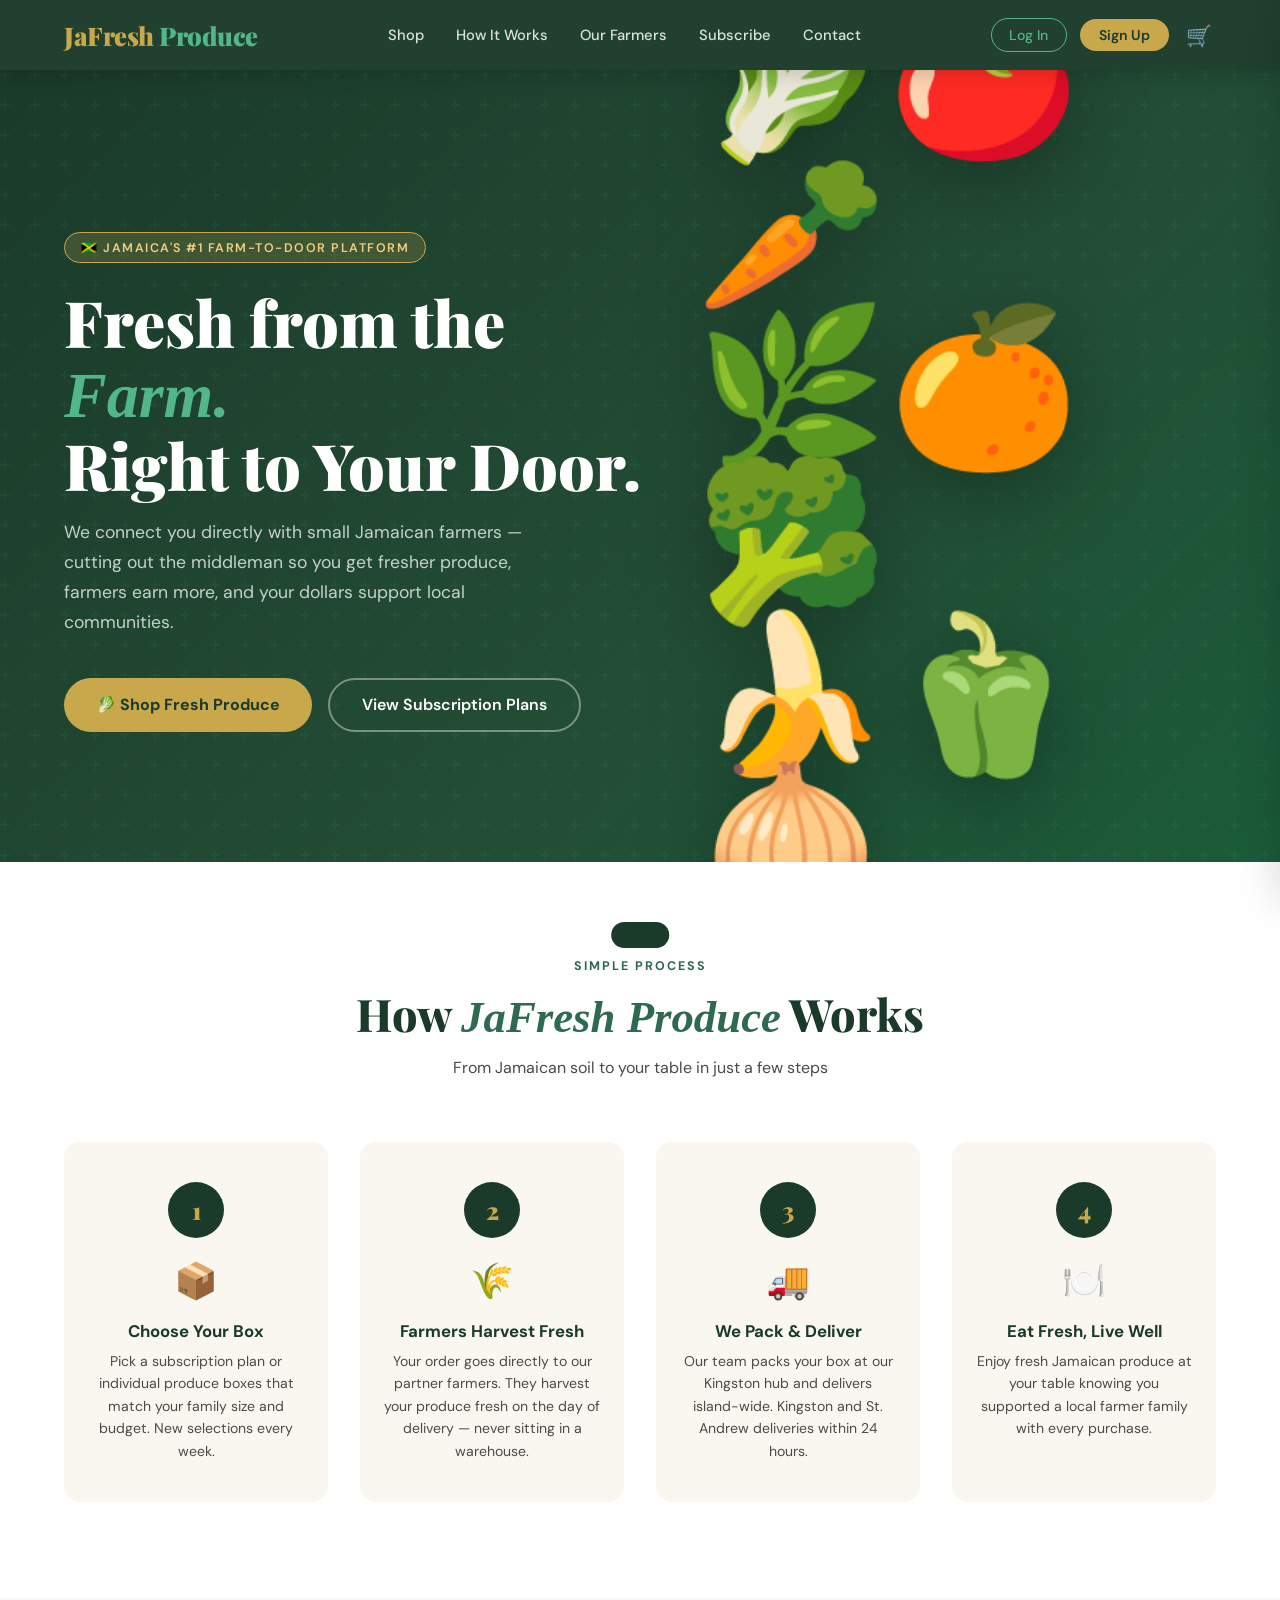
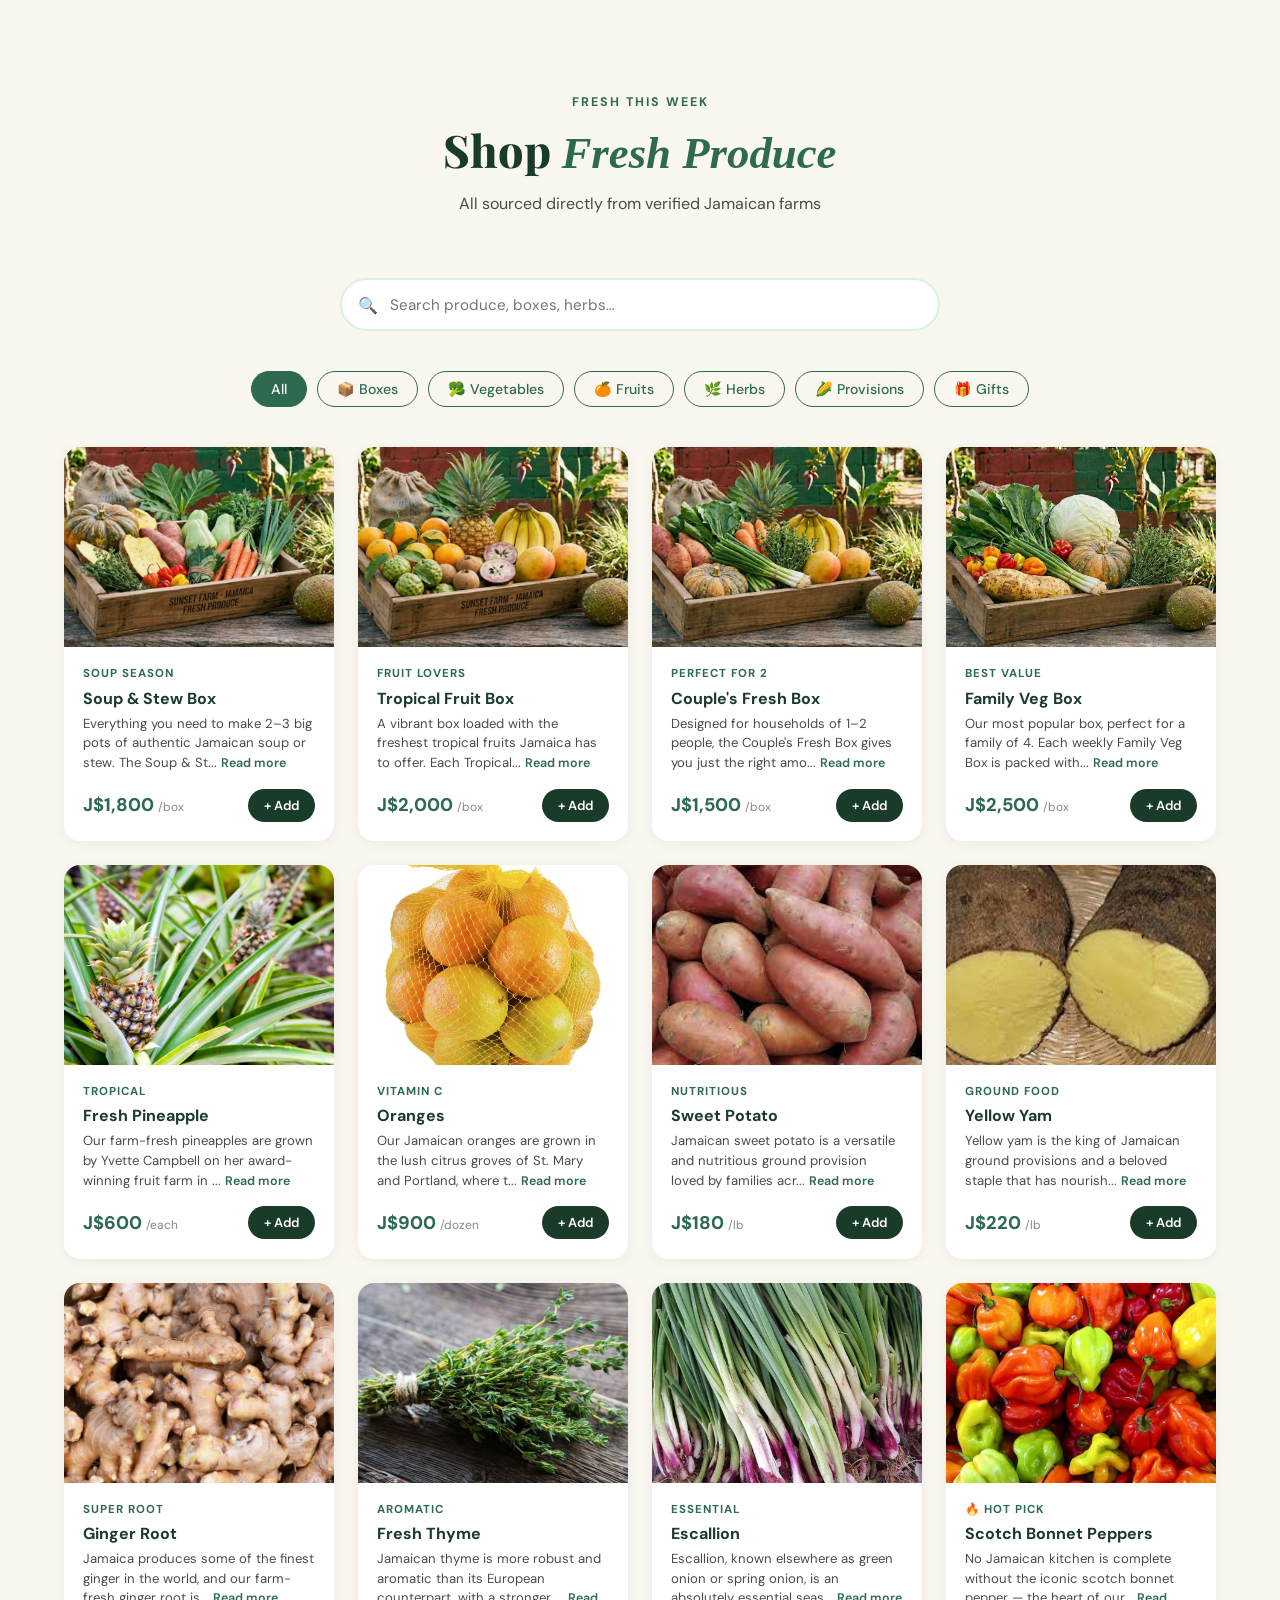
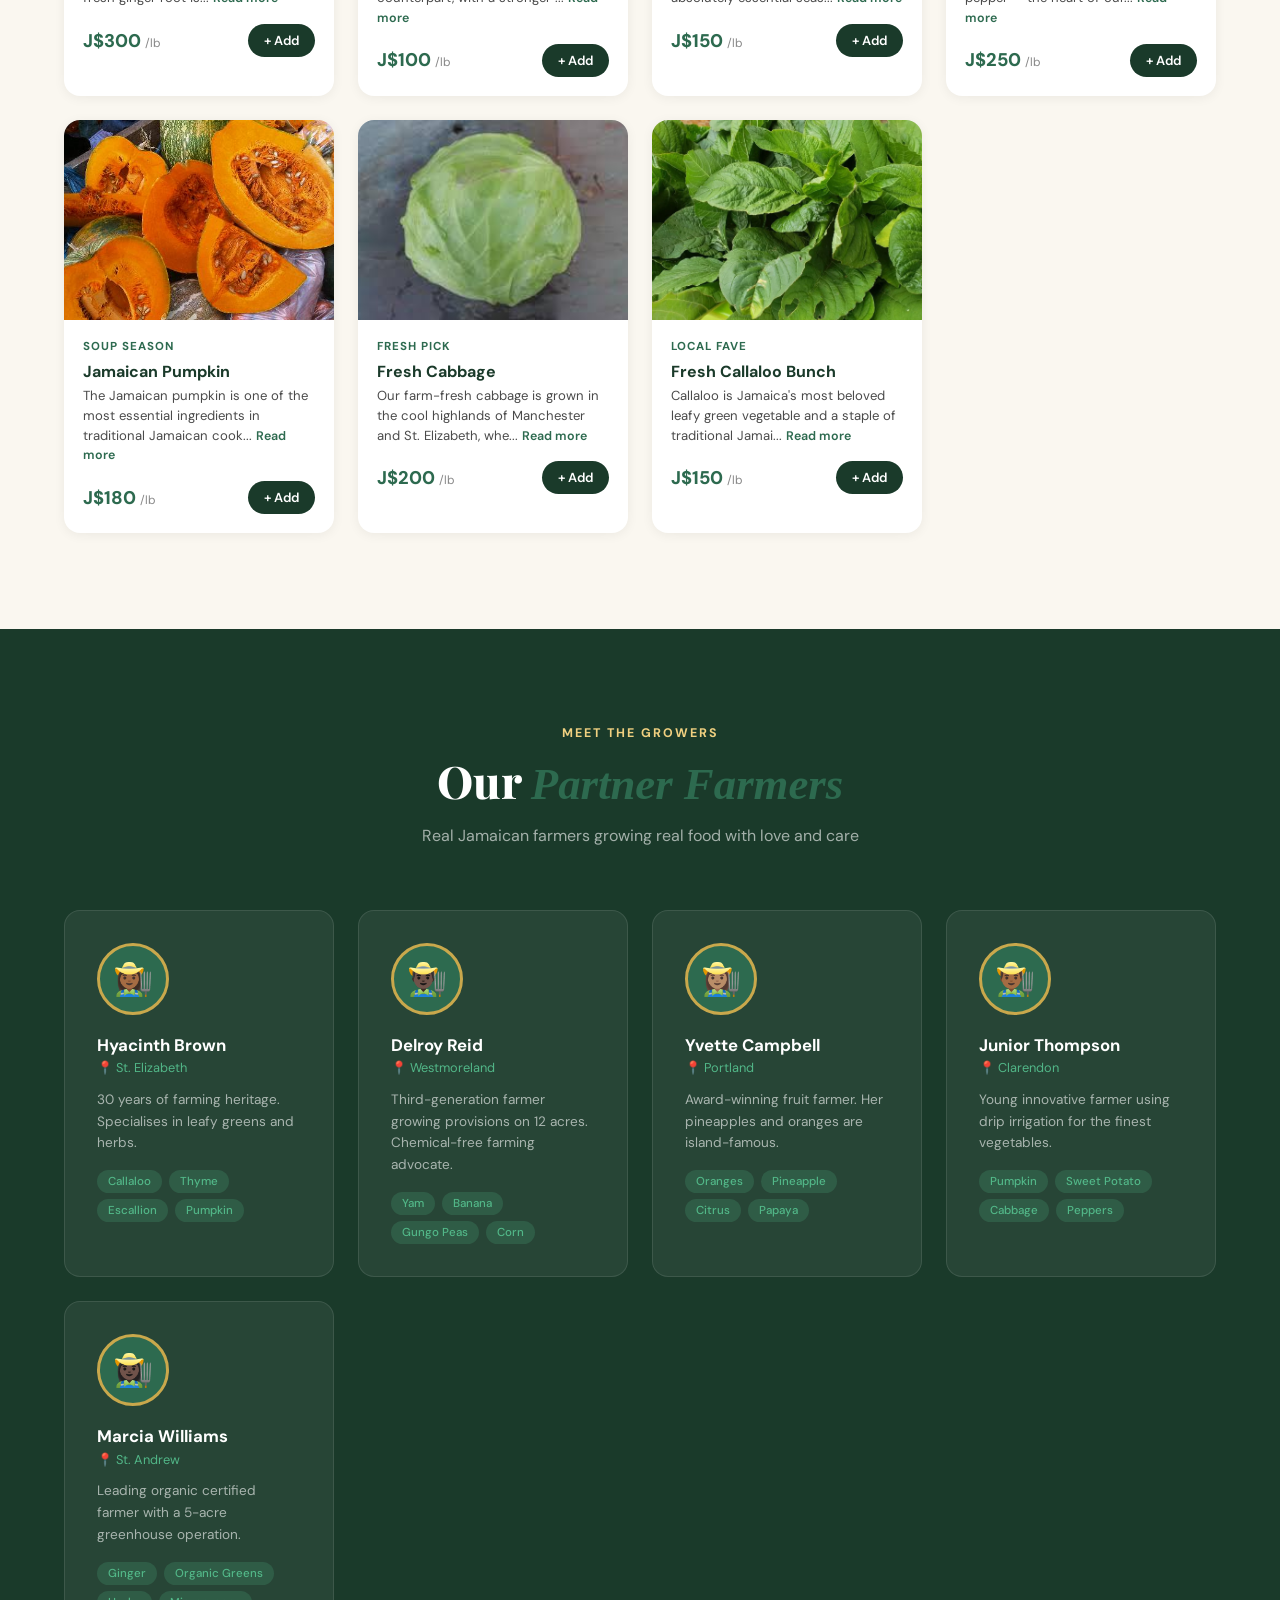
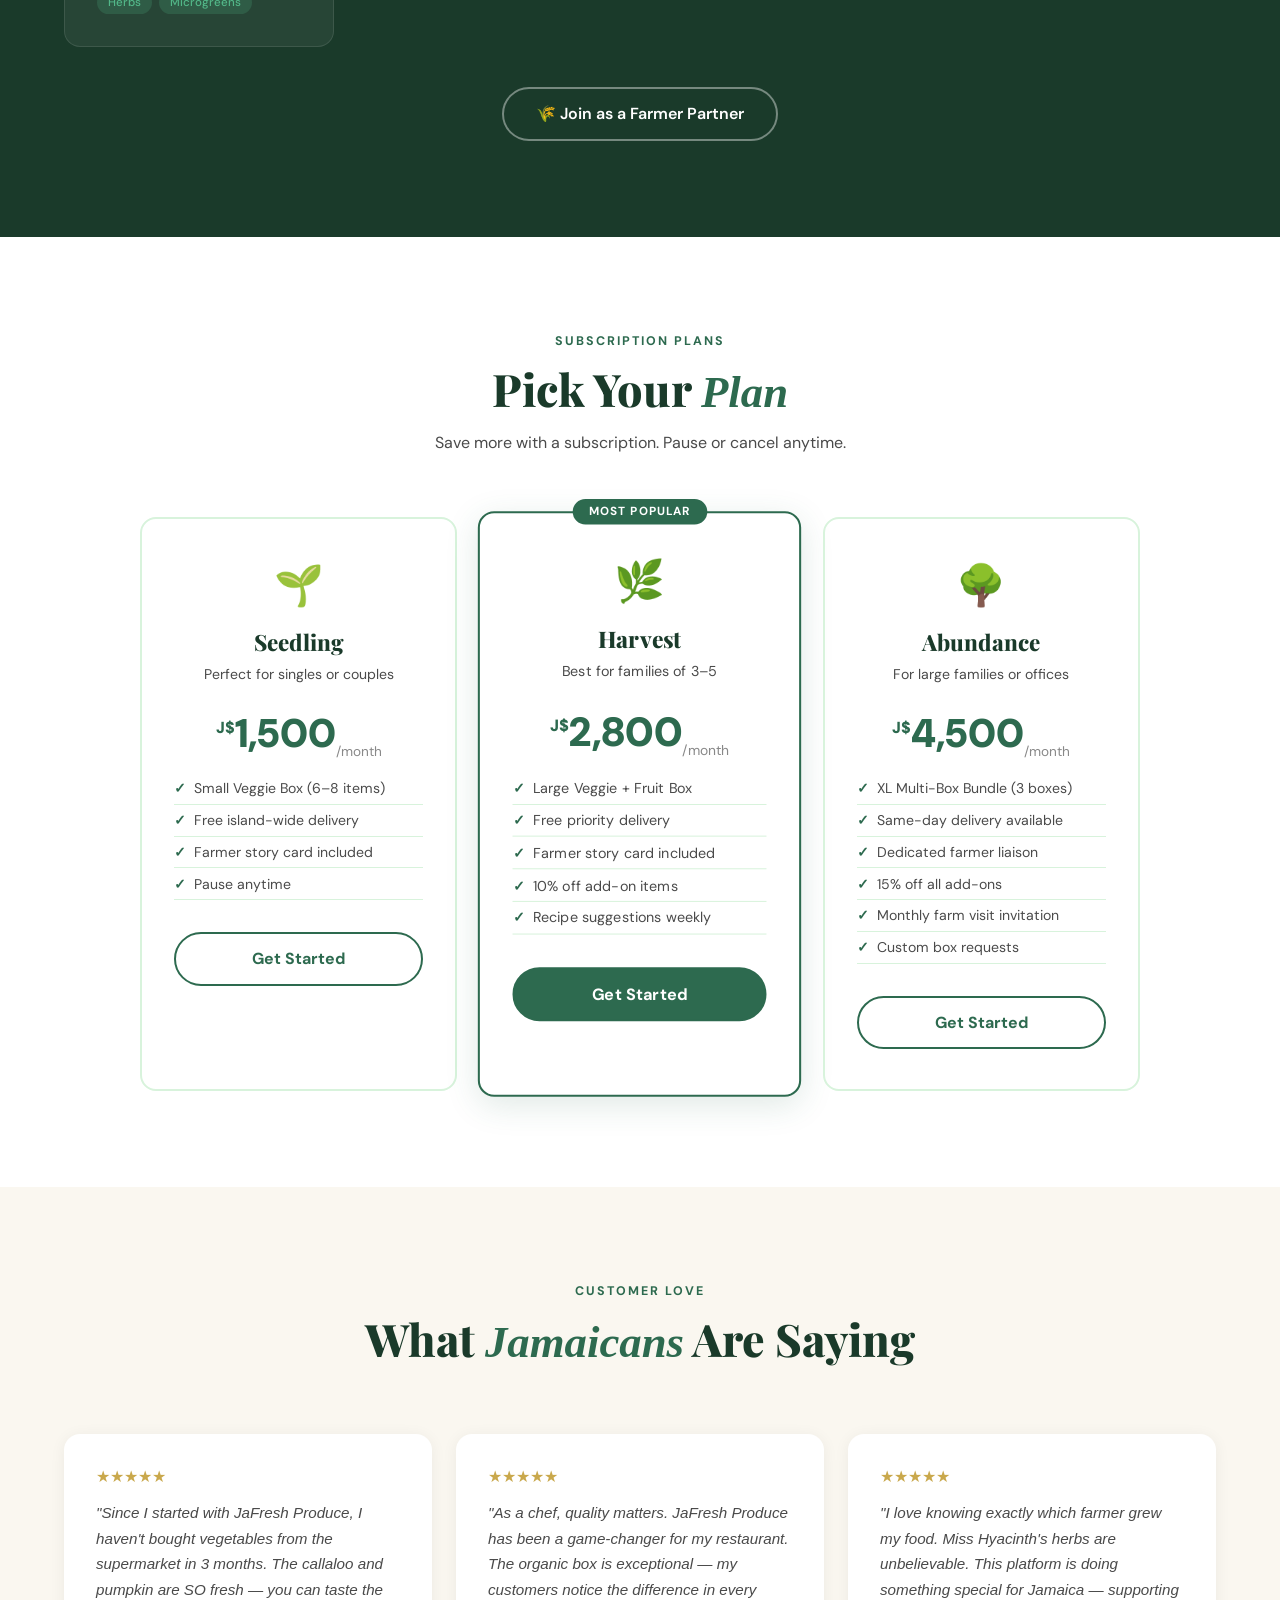
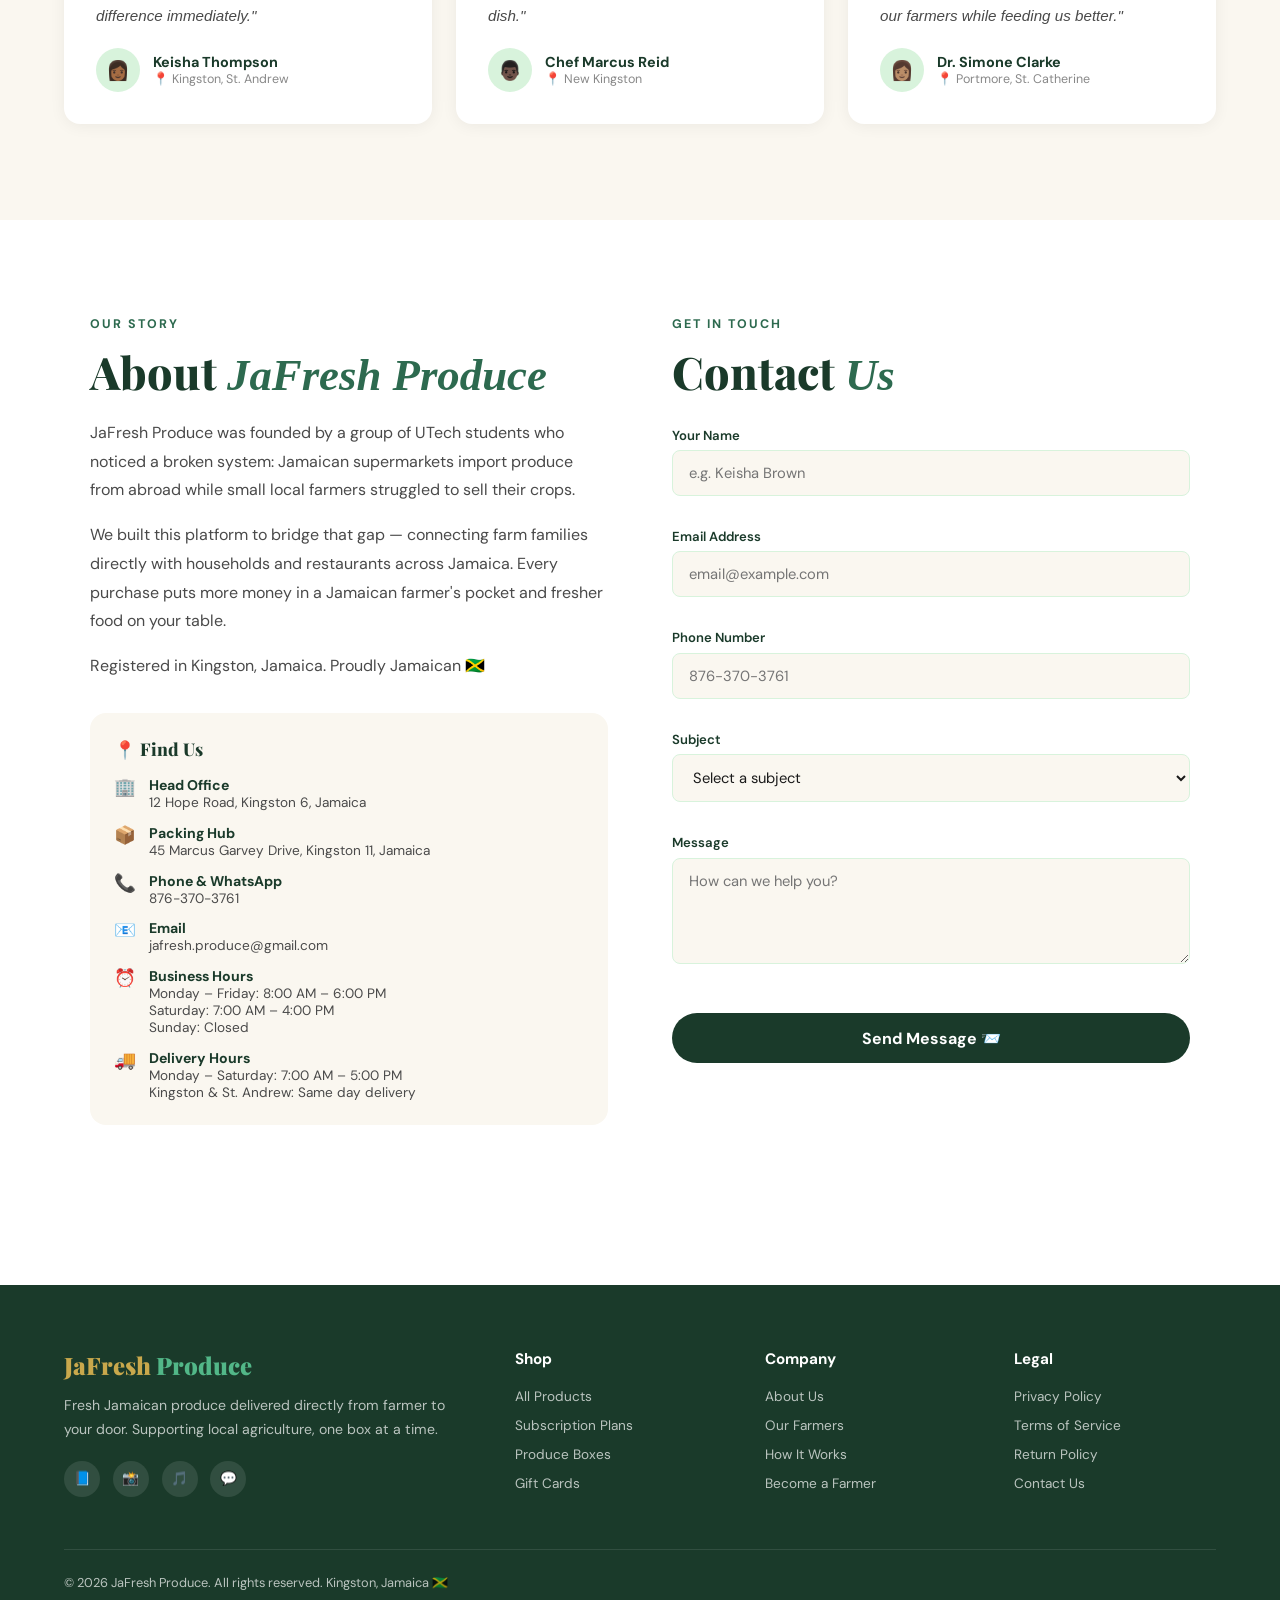
==== commit 03892ad7: "Last Updates" ====
--- a/index.html
+++ b/index.html
@@ -171,7 +171,7 @@
           <div class="plan-icon">🌱</div>
           <div class="plan-name">Seedling</div>
           <div class="plan-desc">Perfect for singles or couples</div>
-          <div class="plan-price"><sup>J$</sup>1,500<sub>/week</sub></div>
+          <div class="plan-price"><sup>J$</sup>1,500<sub>/month</sub></div>
           <ul class="plan-features">
             <li>Small Veggie Box (6–8 items)</li>
             <li>Free island-wide delivery</li>
@@ -185,7 +185,7 @@
           <div class="plan-icon">🌿</div>
           <div class="plan-name">Harvest</div>
           <div class="plan-desc">Best for families of 3–5</div>
-          <div class="plan-price"><sup>J$</sup>2,800<sub>/week</sub></div>
+          <div class="plan-price"><sup>J$</sup>2,800<sub>/month</sub></div>
           <ul class="plan-features">
             <li>Large Veggie + Fruit Box</li>
             <li>Free priority delivery</li>
@@ -199,7 +199,7 @@
           <div class="plan-icon">🌳</div>
           <div class="plan-name">Abundance</div>
           <div class="plan-desc">For large families or offices</div>
-          <div class="plan-price"><sup>J$</sup>4,500<sub>/week</sub></div>
+          <div class="plan-price"><sup>J$</sup>4,500<sub>/month</sub></div>
           <ul class="plan-features">
             <li>XL Multi-Box Bundle (3 boxes)</li>
             <li>Same-day delivery available</li>
